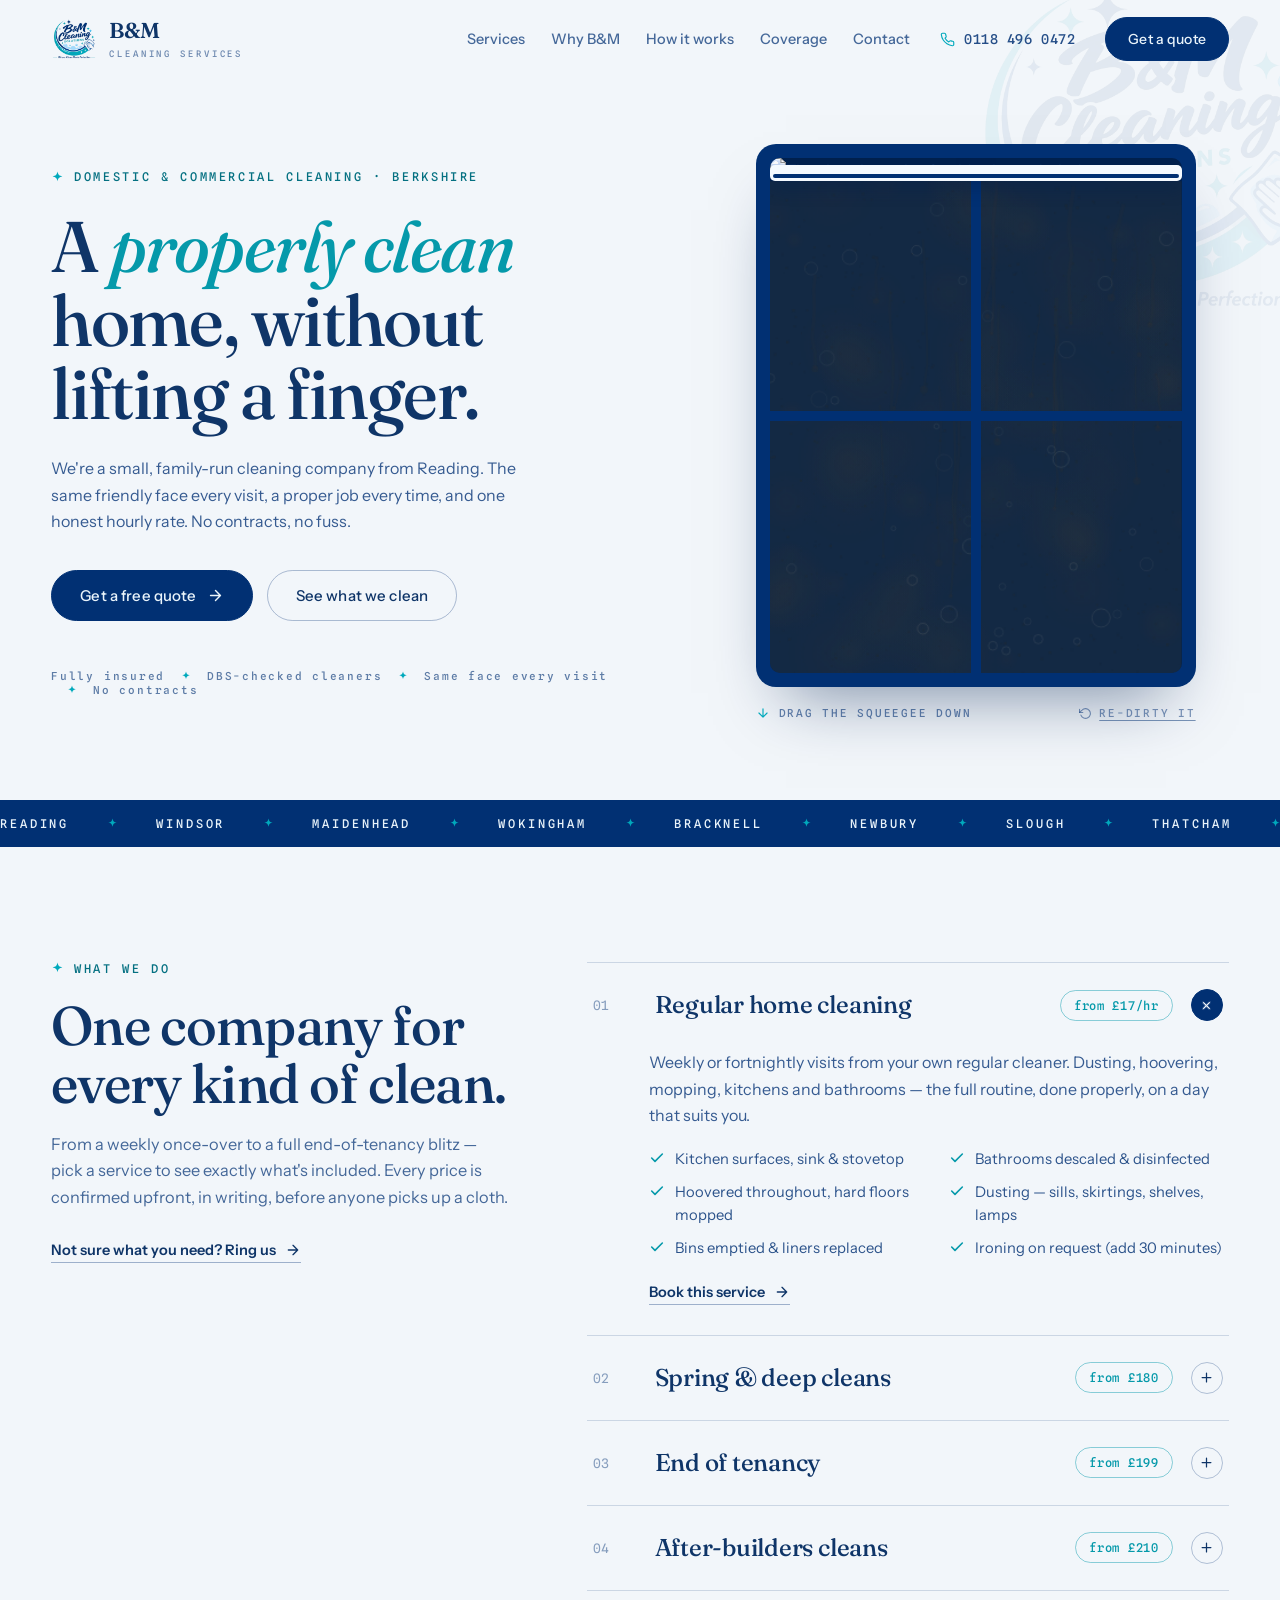
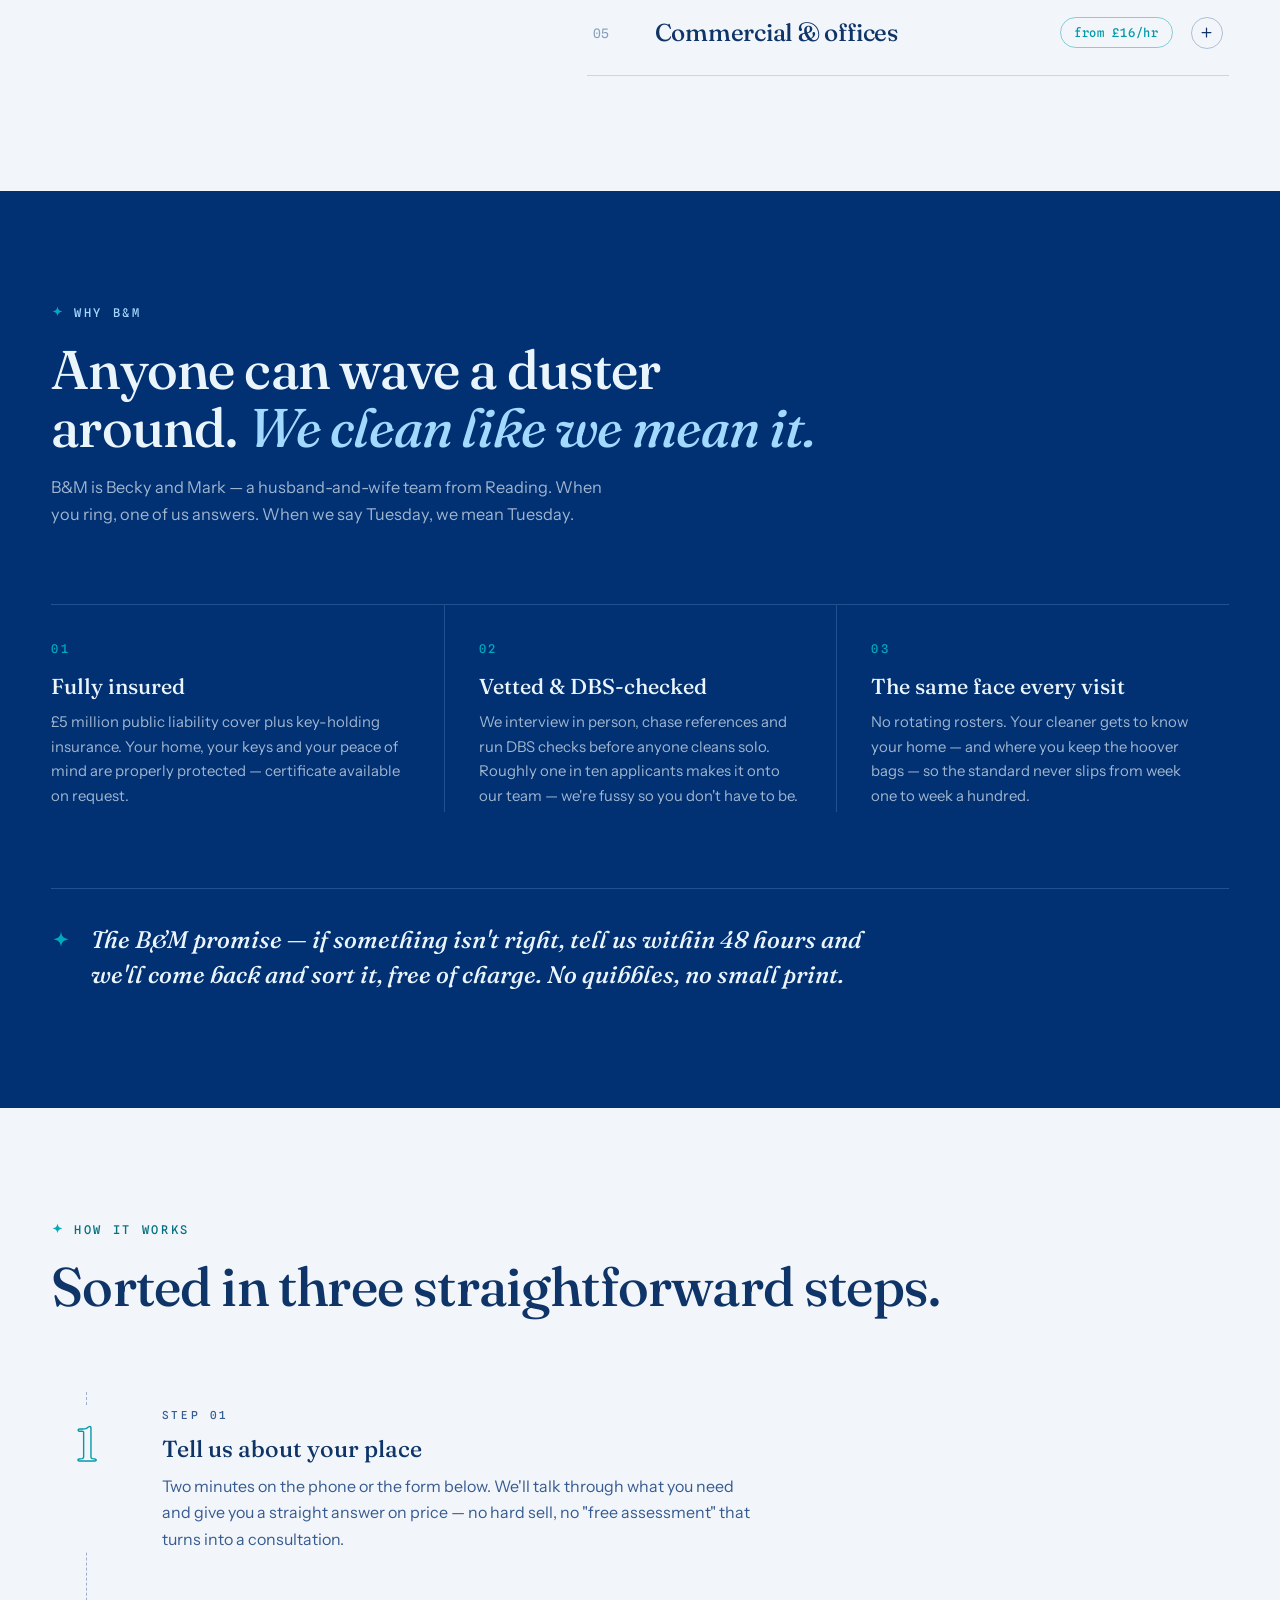
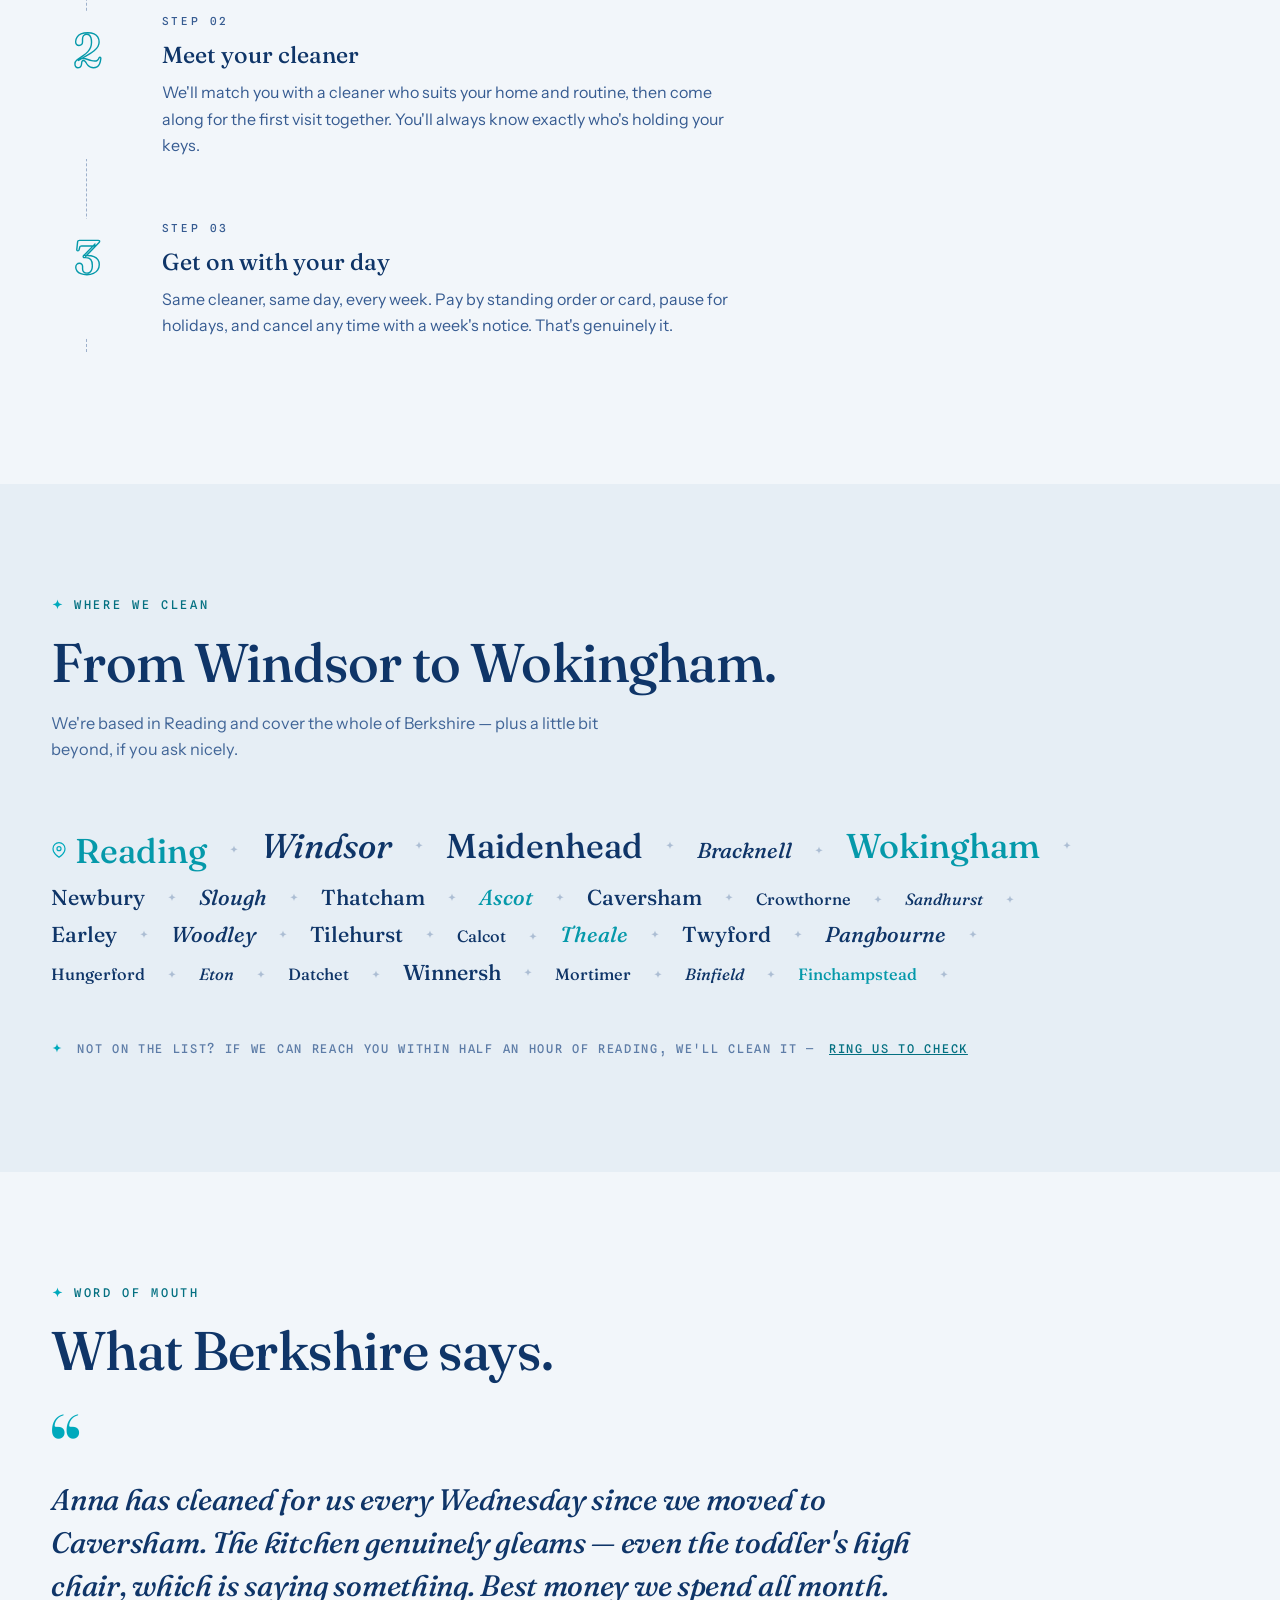
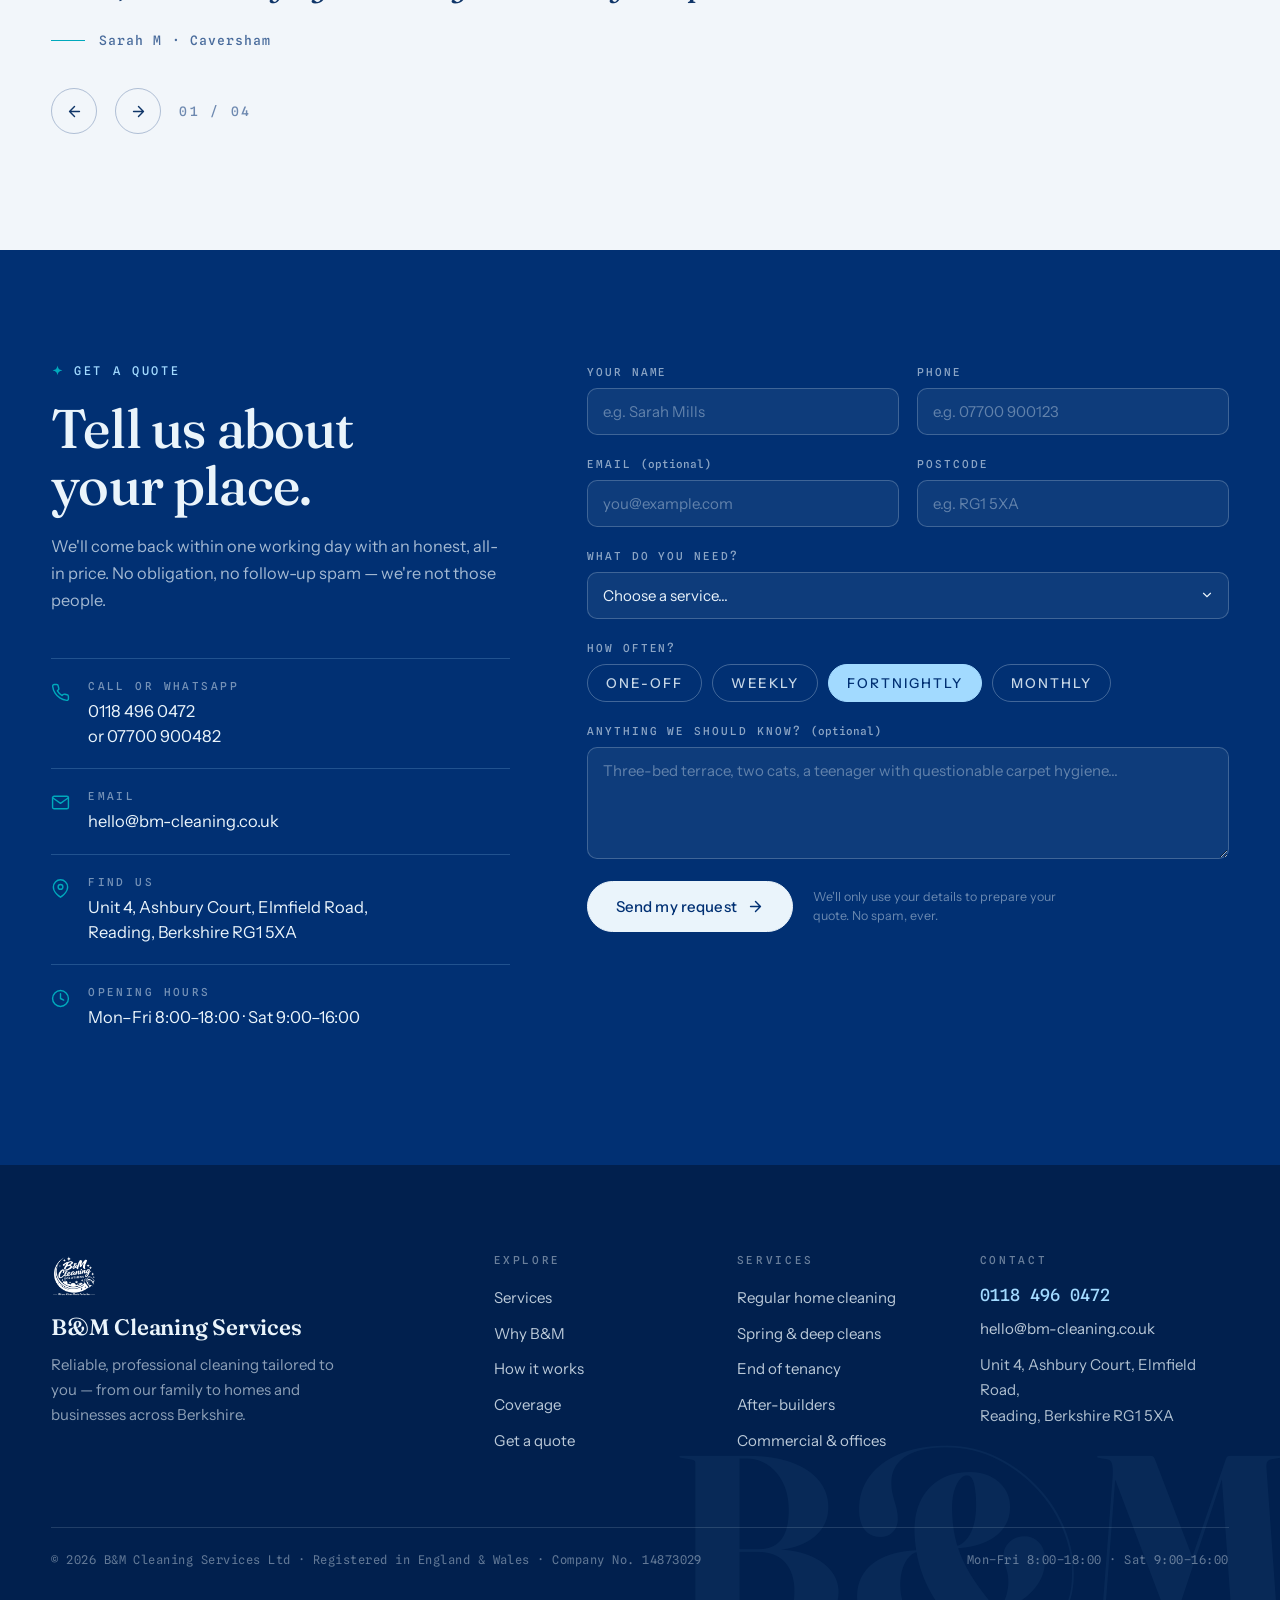
==== index.html @ b9543eba "Rename clean2.html to index.html" ====
<!DOCTYPE html>
<html lang="en-GB">
<head>
<meta charset="UTF-8">
<meta name="viewport" content="width=device-width, initial-scale=1.0">
<title>B&M Cleaning Services | Domestic &amp; Commercial Cleaners in Reading &amp; Berkshire</title>
<meta name="description" content="B&M Cleaning Services — reliable, professional home and office cleaning across Berkshire. Based in Reading. Fully insured, DBS-checked, no contracts.">
<meta name="theme-color" content="#013073">
<link rel="icon" type="image/png" href="logo.png">
<link rel="apple-touch-icon" href="logo.png">
<link rel="preconnect" href="https://fonts.googleapis.com">
<link rel="preconnect" href="https://fonts.gstatic.com" crossorigin>
<link href="https://fonts.googleapis.com/css2?family=Fraunces:ital,opsz,wght@0,9..144,340..640;1,9..144,340..640&family=Instrument+Sans:ital,wght@0,400..600;1,400..600&family=Spline+Sans+Mono:wght@400;500&display=swap" rel="stylesheet">
<style>
/* ---------- Tokens & reset ---------- */
:root{
  --paper:#F2F6FA;
  --paper-2:#E6EEF5;
  --ink:#0F3568;
  --navy:#013073;       /* brand primary */
  --navy-deep:#01204E;
  --cyan:#00A9BC;       /* brand accent */
  --sky:#A2DAFF;        /* brand light */
  --teal:#0599AA;       /* brand mid */
  --teal-ink:#047081;   /* darkened teal for small text on light bg (AA contrast) */
  --ice:#EAF4FB;
  --line:rgba(1,48,115,.16);
  --lined:rgba(162,218,255,.2);
  --serif:"Fraunces",Georgia,serif;
  --sans:"Instrument Sans",Helvetica,sans-serif;
  --mono:"Spline Sans Mono",monospace;
}
*{margin:0;padding:0;box-sizing:border-box;-webkit-tap-highlight-color:transparent}
html{scroll-behavior:smooth;scroll-padding-top:96px}
body{font-family:var(--sans);background:var(--paper);color:var(--ink);-webkit-font-smoothing:antialiased;line-height:1.5}
img{display:block;max-width:100%}
ul,ol{list-style:none}
a{color:inherit}
button{font:inherit;color:inherit}
[hidden]{display:none!important}
::selection{background:var(--teal);color:#fff}
.container{width:min(1200px,92vw);margin-inline:auto}
section{padding:clamp(72px,9vw,128px) 0;position:relative}

/* ---------- Shared bits ---------- */
.eyebrow{display:flex;align-items:center;gap:10px;font:500 12px/1 var(--mono);letter-spacing:.22em;text-transform:uppercase;color:var(--teal-ink)}
.eyebrow .sp{width:13px;height:13px;flex:none;color:var(--cyan);animation:spin 16s linear infinite}
@keyframes spin{to{transform:rotate(360deg)}}
.h2{font-family:var(--serif);font-weight:500;font-size:clamp(2.1rem,4.4vw,3.4rem);line-height:1.06;letter-spacing:-.015em;text-wrap:balance;margin-top:22px}
.sec-sub{margin-top:18px;max-width:52ch;color:rgba(1,48,115,.72);line-height:1.65;font-size:1.02rem}
.btn{display:inline-flex;align-items:center;gap:10px;padding:15px 28px;border-radius:999px;background:var(--navy);border:1px solid var(--navy);color:var(--ice);font:500 15px var(--sans);letter-spacing:.01em;text-decoration:none;cursor:pointer;transition:background .25s,transform .25s,box-shadow .25s,border-color .25s}
.btn svg{width:17px;height:17px;transition:transform .25s}
.btn:hover{background:var(--teal);border-color:var(--teal);transform:translateY(-2px);box-shadow:0 12px 26px -14px rgba(1,48,115,.55)}
.btn:hover svg{transform:translateX(4px)}
.btn:active{transform:translateY(0)}
.btn-ghost{background:transparent;color:var(--ink);border-color:rgba(1,48,115,.3)}
.btn-ghost:hover{background:rgba(1,48,115,.05);border-color:var(--ink);color:var(--ink);box-shadow:none}
.btn-light{background:var(--ice);border-color:var(--ice);color:var(--navy)}
.btn-light:hover{background:var(--sky);border-color:var(--sky);color:var(--navy-deep)}
.link-arrow{display:inline-flex;align-items:center;gap:9px;font:600 14.5px var(--sans);color:var(--ink);text-decoration:none;border-bottom:1.5px solid rgba(1,48,115,.35);padding-bottom:3px;transition:color .2s,border-color .2s;background:none;border-top:0;border-left:0;border-right:0;cursor:pointer}
.link-arrow svg{width:16px;height:16px;transition:transform .25s}
.link-arrow:hover{color:var(--teal);border-color:var(--teal)}
.link-arrow:hover svg{transform:translateX(4px)}
.reveal{opacity:0;transform:translateY(26px);transition:opacity .7s ease var(--d,0s),transform .7s cubic-bezier(.22,1,.36,1) var(--d,0s)}
.reveal.in{opacity:1;transform:none}

/* ---------- Header ---------- */
.site-header{position:fixed;inset:0 0 auto 0;z-index:80;border-bottom:1px solid transparent;transition:background .3s,border-color .3s,box-shadow .3s}
.site-header.scrolled{background:rgba(242,246,250,.92);backdrop-filter:blur(12px);border-color:rgba(1,48,115,.12);box-shadow:0 10px 30px -20px rgba(1,32,78,.3)}
.head-inner{display:flex;align-items:center;gap:30px;height:78px}
.brand{display:flex;align-items:center;gap:12px;text-decoration:none}
.brand-logo{width:46px;height:46px;object-fit:contain;flex:none}
.brand-name{font:600 1.35rem/1 var(--serif);letter-spacing:-.01em}
.brand-sub{display:block;font:500 9px var(--mono);letter-spacing:.32em;text-transform:uppercase;color:rgba(1,48,115,.55);margin-top:4px}
.nav{display:flex;gap:26px;margin-left:auto}
.nav a{font:500 14.5px var(--sans);color:rgba(1,48,115,.72);text-decoration:none;padding:6px 0;position:relative}
.nav a::after{content:"";position:absolute;left:0;bottom:0;width:0;height:1.5px;background:var(--cyan);transition:width .25s}
.nav a:hover{color:var(--ink)}
.nav a:hover::after{width:100%}
.head-tel{display:flex;align-items:center;gap:9px;font:500 13.5px var(--mono);letter-spacing:.04em;color:rgba(1,48,115,.85);text-decoration:none;white-space:nowrap}
.head-tel svg{width:15px;height:15px;color:var(--cyan)}
.head-tel:hover{color:var(--teal)}
.head-cta{padding:12px 22px;font-size:14px}
.burger{display:none;width:44px;height:44px;margin-left:auto;border:1px solid rgba(1,48,115,.25);border-radius:50%;background:none;cursor:pointer;place-items:center}
.burger svg{width:20px;height:20px}
@media(max-width:940px){.nav,.head-tel,.head-cta{display:none}.burger{display:grid}}

/* Mobile nav overlay */
.mnav{position:fixed;inset:0;z-index:90;background:var(--navy);color:var(--ice);display:flex;flex-direction:column;padding:26px 6vw 40px;opacity:0;visibility:hidden;transition:opacity .35s,visibility .35s}
.mnav.open{opacity:1;visibility:visible}
.mnav-top{display:flex;justify-content:space-between;align-items:center}
.mnav-logo{width:32px;height:32px;object-fit:contain}
.mnav-close{width:46px;height:46px;border:1px solid var(--lined);border-radius:50%;background:none;cursor:pointer;display:grid;place-items:center}
.mnav-close svg{width:19px;height:19px}
.mnav-links{margin:auto 0;display:flex;flex-direction:column}
.mnav-links a{font:480 2.1rem/1.2 var(--serif);color:var(--ice);text-decoration:none;padding:12px 0;border-bottom:1px solid var(--lined);opacity:0;transform:translateY(14px);transition:opacity .45s var(--d,0s),transform .45s var(--d,0s)}
.mnav.open .mnav-links a{opacity:1;transform:none}
.mnav-foot{display:flex;flex-wrap:wrap;gap:14px;align-items:center;justify-content:space-between}
.mnav-foot a.tel{font:500 1.15rem var(--mono);text-decoration:none;color:var(--sky)}

/* ---------- Hero ---------- */
.hero{padding:calc(108px + 4vh) 0 76px;overflow:hidden}
.hero-bg-logo{position:absolute;top:-40px;right:-60px;width:min(34vw,380px);aspect-ratio:1;opacity:.07;mix-blend-mode:multiply;pointer-events:none;z-index:0}
.hero-grid{position:relative;z-index:1;display:grid;grid-template-columns:1.08fr .92fr;gap:clamp(40px,6vw,88px);align-items:center}
.hero h1{font:500 clamp(2.7rem,5.6vw,4.9rem)/1.03 var(--serif);letter-spacing:-.022em;margin:26px 0 24px;max-width:13ch;text-wrap:balance}
.hero h1 em{font-style:italic;color:var(--teal);font-weight:480}
.hero-sub{max-width:46ch;color:rgba(1,48,115,.78);font-size:clamp(1rem,1.25vw,1.13rem);line-height:1.65}
.hero-ctas{display:flex;flex-wrap:wrap;gap:14px;margin-top:36px}
.hero-trust{margin-top:48px;display:flex;flex-wrap:wrap;align-items:center;font:500 11px var(--mono);letter-spacing:.16em;color:rgba(1,48,115,.62)}
.hero-trust .sp{width:10px;height:10px;margin:0 16px;color:var(--cyan);animation:spin 10s linear infinite}
.fade-up{opacity:0;transform:translateY(26px);animation:fadeUp .85s cubic-bezier(.22,1,.36,1) forwards}
@keyframes fadeUp{to{opacity:1;transform:none}}

/* The window */
.window{position:relative;max-width:440px;margin-inline:auto;user-select:none}
.window-frame{background:var(--navy);padding:clamp(10px,1.4vw,14px);border-radius:20px;box-shadow:0 36px 64px -30px rgba(1,32,78,.5)}
.pane{position:relative;aspect-ratio:4/5;border-radius:10px;overflow:hidden;background:#01214E;cursor:grab;touch-action:none;outline:none}
.pane:active{cursor:grabbing}
.pane:focus-visible{outline:2px solid var(--sky);outline-offset:4px}
.pane img{position:absolute;inset:0;width:100%;height:100%;object-fit:cover;pointer-events:none}
.dirty{position:absolute;inset:0;z-index:2;clip-path:inset(4.5% 0 0 0)}
.dirty img{filter:saturate(.4) brightness(.62) contrast(.94) sepia(.3) blur(1.4px);transform:scale(1.02)}
.grime{position:absolute;inset:0;background-size:cover;background-position:center;opacity:.95;transition:opacity .45s}
.dirty::after{content:"";position:absolute;inset:0;background:rgba(60,50,30,.14)}
.mullion-v,.mullion-h{position:absolute;background:var(--navy);z-index:3}
.mullion-v{left:50%;top:0;bottom:0;width:10px;transform:translateX(-50%)}
.mullion-h{top:50%;left:0;right:0;height:10px;transform:translateY(-50%)}
.squeegee{position:absolute;left:0;right:0;top:3%;z-index:5;transform:translateY(-50%)}
.squeegee.sq-anim{animation:nudge 2.4s ease-in-out infinite}
@keyframes nudge{0%,100%{transform:translateY(-50%)}50%{transform:translateY(calc(-50% + 16px))}}
.window.touched .squeegee.sq-anim{animation:none}
.sq-blade{position:relative;height:16px;background:#F5FAFF;border-radius:5px;box-shadow:0 8px 16px rgba(1,32,78,.4);transition:transform .2s ease-out}
.sq-blade::after{content:"";position:absolute;left:3px;right:3px;bottom:3px;height:4px;border-radius:3px;background:var(--navy)}
.sq-handle{position:absolute;left:50%;bottom:100%;transform:translateX(-50%);width:11px;height:92px;background:var(--navy-deep);border-radius:6px 6px 0 0;box-shadow:0 6px 14px rgba(1,32,78,.3)}
.sq-handle::after{content:"";position:absolute;left:-3px;right:-3px;top:9px;height:15px;border-radius:4px;background:var(--cyan)}
.window.resetting .squeegee{transition:top .9s cubic-bezier(.65,0,.35,1)}
.window.resetting .dirty{transition:clip-path .9s cubic-bezier(.65,0,.35,1)}
.window.resetting .grime{opacity:0}
.pop{position:absolute;color:var(--sky);opacity:0;pointer-events:none;z-index:4;transform:translate(-50%,-50%) scale(0)}
.window.done .pop{animation:popIn .8s cubic-bezier(.2,1.4,.4,1) var(--d,0s) forwards}
@keyframes popIn{0%{opacity:0;transform:translate(-50%,-50%) scale(0) rotate(-50deg)}100%{opacity:1;transform:translate(-50%,-50%) scale(1) rotate(0)}}
.window-cap{display:flex;justify-content:space-between;align-items:center;gap:14px;margin-top:15px;font:500 11px var(--mono);letter-spacing:.16em;text-transform:uppercase}
.cap-drag{display:flex;align-items:center;gap:9px;color:rgba(1,48,115,.6)}
.cap-drag svg{width:14px;height:14px;color:var(--cyan);animation:bob 1.6s ease-in-out infinite}
@keyframes bob{0%,100%{transform:translateY(0)}50%{transform:translateY(4px)}}
.cap-done{display:none;align-items:center;gap:9px;color:var(--teal)}
.cap-done .sp{width:12px;height:12px}
.window.done .cap-drag{display:none}
.window.done .cap-done{display:flex}
.reset-btn{display:inline-flex;align-items:center;gap:7px;background:none;border:none;cursor:pointer;font:500 11px var(--mono);letter-spacing:.16em;text-transform:uppercase;color:rgba(1,48,115,.5);text-decoration:underline;text-underline-offset:3px;transition:color .2s;padding:4px 0}
.reset-btn svg{width:13px;height:13px}
.reset-btn:hover{color:var(--cyan)}

/* ---------- Towns marquee ---------- */
.marquee{background:var(--navy);color:var(--ice);overflow:hidden;padding:16px 0}
.mq-track{display:flex;width:max-content;animation:mq 44s linear infinite}
.marquee:hover .mq-track{animation-play-state:paused}
.mq-group{display:flex;align-items:center;gap:38px;padding-right:38px;font:500 12px var(--mono);letter-spacing:.24em;text-transform:uppercase;white-space:nowrap}
.mq-group .sp{width:11px;height:11px;flex:none;color:var(--cyan);animation:spin 9s linear infinite}
@keyframes mq{to{transform:translateX(-50%)}}

/* ---------- Services ---------- */
.services-grid{display:grid;grid-template-columns:5fr 7fr;gap:clamp(40px,6vw,96px);align-items:start}
.svc-intro{position:sticky;top:112px}
.svc-intro .link-arrow{margin-top:30px}
.svc-list{border-top:1px solid var(--line)}
.svc{border-bottom:1px solid var(--line)}
.svc-head{display:grid;grid-template-columns:44px 1fr auto 32px;align-items:center;gap:18px;width:100%;padding:26px 6px;background:none;border:0;cursor:pointer;text-align:left;transition:background .25s}
.svc-no{font:400 13px var(--mono);color:rgba(1,48,115,.45);transition:color .25s}
.svc-title{font:480 clamp(1.22rem,1.9vw,1.58rem)/1.15 var(--serif);letter-spacing:-.01em;transition:transform .3s cubic-bezier(.22,1,.36,1)}
.svc-price{font:500 12px var(--mono);letter-spacing:.06em;color:var(--teal);border:1px solid rgba(5,153,170,.45);padding:7px 13px;border-radius:999px;white-space:nowrap}
.svc-toggle{width:32px;height:32px;border-radius:50%;border:1px solid rgba(1,48,115,.28);background:none;display:grid;place-items:center;transition:background .3s,border-color .3s,color .3s}
.svc-toggle svg{width:15px;height:15px;transition:transform .35s}
.svc-head:hover{background:rgba(1,48,115,.04)}
.svc-head:hover .svc-title{transform:translateX(6px)}
.svc-head:hover .svc-no{color:var(--cyan)}
.svc.open .svc-toggle{background:var(--navy);border-color:var(--navy);color:var(--paper)}
.svc.open .svc-toggle svg{transform:rotate(45deg)}
.svc-body{display:grid;grid-template-rows:0fr;transition:grid-template-rows .55s cubic-bezier(.22,1,.36,1)}
.svc.open .svc-body{grid-template-rows:1fr}
.svc-inner{overflow:hidden;min-height:0}
.svc-content{padding:2px 6px 30px 62px}
.svc-content .lead{max-width:56ch;color:rgba(1,48,115,.78);line-height:1.65;margin-bottom:20px}
.checklist{display:grid;grid-template-columns:1fr 1fr;gap:11px 26px}
.checklist li{display:flex;gap:10px;align-items:flex-start;font-size:.92rem;color:rgba(1,48,115,.82);line-height:1.5}
.checklist svg{width:16px;height:16px;flex:none;color:var(--teal);margin-top:2px}
.svc-content .link-arrow{margin-top:24px}

/* ---------- Why (dark) ---------- */
.why{background:var(--navy);color:var(--ice)}
.why .eyebrow{color:var(--sky)}
.why .eyebrow .sp{color:var(--cyan)}
.why .h2{max-width:22ch}
.why .h2 em{font-style:italic;color:var(--sky);font-weight:480}
.why-pts{display:grid;grid-template-columns:repeat(3,1fr);margin-top:clamp(44px,6vw,76px)}
.why-pt{padding:30px 34px 4px 0;border-top:1px solid var(--lined)}
.why-pt + .why-pt{border-left:1px solid var(--lined);padding-left:34px}
.why-pt .no{font:500 12px var(--mono);letter-spacing:.22em;color:var(--cyan)}
.why-pt h3{font:480 1.35rem var(--serif);margin:14px 0 10px}
.why-pt p{color:rgba(234,244,251,.68);font-size:.93rem;line-height:1.65}
.promise{margin-top:clamp(48px,6vw,76px);padding-top:34px;border-top:1px solid var(--lined);display:flex;gap:20px;align-items:flex-start}
.promise .sp{width:20px;height:20px;flex:none;color:var(--cyan);margin-top:8px;animation:spin 14s linear infinite}
.promise p{font:italic 480 clamp(1.15rem,2vw,1.5rem)/1.45 var(--serif);max-width:58ch;text-wrap:balance}

/* ---------- How it works ---------- */
.steps{position:relative;margin-top:clamp(36px,5vw,60px);max-width:820px}
.steps::before{content:"";position:absolute;left:35px;top:16px;bottom:16px;border-left:1px dashed rgba(1,48,115,.35)}
.step{display:grid;grid-template-columns:72px 1fr;gap:clamp(20px,3vw,42px);padding:30px 0}
.step-no{font:600 3rem/1 var(--serif);color:transparent;-webkit-text-stroke:1.4px var(--teal);background:var(--paper);text-align:center;position:relative;z-index:1;padding:14px 0}
@supports not (-webkit-text-stroke:1px black){.step-no{color:var(--teal)}}
.step-meta{font:500 11px var(--mono);letter-spacing:.24em;color:var(--teal);margin-bottom:10px}
.step h3{font:480 1.45rem var(--serif);margin-bottom:10px}
.step p{max-width:54ch;color:rgba(1,48,115,.78);line-height:1.65}

/* ---------- Coverage ---------- */
.coverage{background:var(--paper-2)}
.towns{display:flex;flex-wrap:wrap;align-items:baseline;column-gap:22px;row-gap:4px;margin-top:clamp(36px,5vw,56px);max-width:1050px}
.towns li{font:480 var(--fs,1.35rem)/1.55 var(--serif);display:flex;align-items:center;transition:color .2s;cursor:default}
.towns li:hover{color:var(--teal)}
.towns li .sp{width:10px;height:10px;margin-left:22px;color:rgba(1,48,115,.25);flex:none}
.towns li .pin{width:16px;height:16px;margin-right:8px;color:var(--cyan);flex:none;align-self:center}
.towns .lg{--fs:2.15rem}
.towns .sm{--fs:1.02rem}
.towns .it{font-style:italic}
.towns .lf{color:var(--teal)}
.coverage-note{margin-top:clamp(36px,5vw,52px);font:500 12px var(--mono);letter-spacing:.14em;text-transform:uppercase;color:rgba(1,48,115,.6);display:flex;flex-wrap:wrap;gap:8px 14px;align-items:center}
.coverage-note a{color:var(--teal-ink)}

/* ---------- Testimonials ---------- */
.tst-wrap{max-width:860px;margin-top:clamp(36px,5vw,56px)}
.tst-mark{font:600 5.5rem/0.4 var(--serif);color:var(--cyan);height:44px}
.tst-track{position:relative;transition:height .45s ease}
.tst-item{position:absolute;top:0;left:0;width:100%;opacity:0;transform:translateY(16px);transition:opacity .55s ease,transform .55s ease;pointer-events:none}
.tst-item.active{opacity:1;transform:none;pointer-events:auto}
.tst-q{font:italic 480 clamp(1.3rem,2.6vw,1.85rem)/1.45 var(--serif);letter-spacing:-.01em;text-wrap:balance}
.tst-a{margin-top:24px;display:flex;align-items:center;gap:14px;font:500 13px var(--mono);letter-spacing:.08em;color:rgba(1,48,115,.7)}
.tst-a::before{content:"";width:34px;height:1px;background:var(--cyan)}
.tst-ctl{display:flex;align-items:center;gap:18px;margin-top:40px}
.tst-btn{width:46px;height:46px;border-radius:50%;border:1px solid rgba(1,48,115,.28);background:none;display:grid;place-items:center;cursor:pointer;transition:background .25s,color .25s,border-color .25s}
.tst-btn svg{width:17px;height:17px}
.tst-btn:hover{background:var(--navy);border-color:var(--navy);color:var(--paper)}
.tst-count{font:500 13px var(--mono);letter-spacing:.18em;color:rgba(1,48,115,.55)}

/* ---------- Quote (dark) ---------- */
.quote{background:var(--navy);color:var(--ice)}
.quote .eyebrow{color:var(--sky)}
.quote .eyebrow .sp{color:var(--cyan)}
.quote-grid{display:grid;grid-template-columns:5fr 7fr;gap:clamp(44px,6vw,96px);align-items:start}
.c-list{margin-top:clamp(30px,4vw,44px)}
.c-row{display:flex;gap:18px;padding:20px 0;border-top:1px solid var(--lined);align-items:flex-start;text-decoration:none;transition:opacity .2s}
a.c-row:hover .c-value{color:var(--sky)}
.c-row svg{width:19px;height:19px;color:var(--cyan);flex:none;margin-top:4px}
.c-label{display:block;font:500 11px var(--mono);letter-spacing:.22em;text-transform:uppercase;color:rgba(234,244,251,.5);margin-bottom:6px}
.c-value{font-size:1.03rem;line-height:1.5;transition:color .2s}
.c-row:hover svg{animation:spin 3s linear infinite}
.form{display:grid;grid-template-columns:1fr 1fr;gap:22px 18px}
.field{display:flex;flex-direction:column;gap:9px}
.field.full{grid-column:1/-1}
.field label{font:500 11px var(--mono);letter-spacing:.18em;text-transform:uppercase;color:rgba(234,244,251,.6)}
.field input,.field select,.field textarea{background:rgba(234,244,251,.06);border:1px solid rgba(234,244,251,.22);color:var(--ice);border-radius:10px;padding:13px 15px;font:400 15px var(--sans);width:100%;transition:border-color .2s,background .2s}
.field input::placeholder,.field textarea::placeholder{color:rgba(234,244,251,.38)}
.field input:focus,.field select:focus,.field textarea:focus{outline:none;border-color:var(--sky);background:rgba(234,244,251,.1)}
.field select{appearance:none;-webkit-appearance:none;background-image:url("data:image/svg+xml,%3Csvg xmlns='http://www.w3.org/2000/svg' viewBox='0 0 24 24' fill='none' stroke='%23EAF4FB' stroke-width='2' stroke-linecap='round'%3E%3Cpath d='M6 9l6 6 6-6'/%3E%3C/svg%3E");background-repeat:no-repeat;background-position:right 14px center;background-size:14px;padding-right:42px;cursor:pointer}
.field select option{color:var(--ink);background:var(--paper)}
.field textarea{min-height:112px;resize:vertical}
.err{display:none;font-size:12.5px;color:#FF9E8C}
.field.error .err{display:block}
.field.error input,.field.error select{border-color:#F0826E}
.pills{display:flex;flex-wrap:wrap;gap:10px}
.pill{position:relative;display:inline-flex}
.pill input{position:absolute;opacity:0;pointer-events:none}
.pill span{padding:10px 18px;border-radius:999px;border:1px solid rgba(234,244,251,.28);font:500 13.5px var(--sans);color:rgba(234,244,251,.85);cursor:pointer;transition:background .2s,border-color .2s,color .2s}
.pill span:hover{border-color:rgba(234,244,251,.65)}
.pill input:checked + span{background:var(--sky);border-color:var(--sky);color:var(--navy)}
.pill input:focus-visible + span{outline:2px solid var(--cyan);outline-offset:2px}
.form-foot{grid-column:1/-1;display:flex;flex-wrap:wrap;align-items:center;gap:20px}
.form-note{font-size:12.5px;color:rgba(234,244,251,.45);max-width:34ch;line-height:1.55}
.form-success{padding:8px 0}
.ok-ring{width:60px;height:60px;margin-bottom:26px}
.ok-ring circle{stroke-dasharray:170;stroke-dashoffset:170;animation:draw .7s .1s ease forwards}
.ok-ring path{stroke-dasharray:42;stroke-dashoffset:42;animation:draw .45s .65s ease forwards}
@keyframes draw{to{stroke-dashoffset:0}}
.form-success h3{font:500 1.9rem var(--serif);margin-bottom:14px}
.form-success p{color:rgba(234,244,251,.75);line-height:1.7;max-width:52ch;margin-bottom:26px}
.form-success .ref{color:var(--sky);font:500 15px var(--mono)}

/* ---------- Footer ---------- */
footer{background:var(--navy-deep);color:var(--ice);padding:clamp(56px,7vw,88px) 0 34px;position:relative;overflow:hidden}
.foot-grid{display:grid;grid-template-columns:2fr 1fr 1fr 1.25fr;gap:44px;position:relative;z-index:1}
.foot-logo{width:46px;height:46px;object-fit:contain}
.foot-brand .brand-name{display:block;margin-top:14px;font:600 1.4rem var(--serif)}
.foot-brand p{color:rgba(234,244,251,.6);max-width:30ch;margin-top:12px;font-size:.94rem;line-height:1.65}
.f-h{font:500 11px var(--mono);letter-spacing:.24em;text-transform:uppercase;color:rgba(234,244,251,.45);margin-bottom:18px}
.f-list li{margin-bottom:11px}
.f-list a{color:rgba(234,244,251,.8);text-decoration:none;font-size:.94rem;transition:color .2s}
.f-list a:hover{color:var(--sky)}
.f-addr{font-size:.94rem;line-height:1.7;color:rgba(234,244,251,.75);font-style:normal}
.f-tel{display:block;font:500 1.05rem var(--mono);color:var(--sky);text-decoration:none;margin-bottom:11px}
.f-tel:hover{text-decoration:underline}
.foot-bottom{margin-top:clamp(40px,5vw,64px);padding-top:24px;border-top:1px solid rgba(234,244,251,.14);display:flex;justify-content:space-between;flex-wrap:wrap;gap:12px 24px;font:400 12px var(--mono);letter-spacing:.04em;color:rgba(234,244,251,.42);position:relative;z-index:1}
.foot-ghost{position:absolute;right:-16px;bottom:-70px;font:700 clamp(9rem,20vw,17rem)/1 var(--serif);color:rgba(162,218,255,.05);pointer-events:none;user-select:none}

/* ---------- Responsive ---------- */
@media(max-width:980px){
  .hero-grid{grid-template-columns:1fr;gap:56px}
  .window{max-width:400px}
  .services-grid{grid-template-columns:1fr;gap:40px}
  .svc-intro{position:static}
  .why-pts{grid-template-columns:1fr}
  .why-pt + .why-pt{border-left:none;padding-left:0}
  .quote-grid{grid-template-columns:1fr}
  .foot-grid{grid-template-columns:1fr 1fr}
}
@media(max-width:620px){
  .checklist{grid-template-columns:1fr}
  .form{grid-template-columns:1fr}
  .svc-content{padding-left:0}
  .svc-head{grid-template-columns:32px 1fr auto 30px;gap:12px}
  .svc-price{display:none}
  .step-no{font-size:2.4rem;padding:10px 0}
  .steps::before{left:29px}
  .promise{gap:14px}
  .foot-grid{grid-template-columns:1fr}
  .brand-logo{width:40px;height:40px}
}
@media(prefers-reduced-motion:reduce){
  *,*::before,*::after{animation:none!important;transition:none!important}
  .reveal{opacity:1;transform:none}
  html{scroll-behavior:auto}
}
</style>
</head>
<body>

<!-- Icon sprite -->
<svg xmlns="http://www.w3.org/2000/svg" style="position:absolute;width:0;height:0;overflow:hidden" aria-hidden="true">
  <symbol id="i-sparkle" viewBox="0 0 24 24"><path fill="currentColor" d="M12 1C13.2 7 15 8.8 21 10C15 11.2 13.2 13 12 19C10.8 13 9 11.2 3 10C9 8.8 10.8 7 12 1Z"/></symbol>
  <symbol id="i-phone" viewBox="0 0 24 24" fill="none" stroke="currentColor" stroke-width="1.8" stroke-linecap="round" stroke-linejoin="round"><path d="M22 16.92v3a2 2 0 0 1-2.18 2 19.79 19.79 0 0 1-8.63-3.07 19.5 19.5 0 0 1-6-6 19.79 19.79 0 0 1-3.07-8.67A2 2 0 0 1 4.11 2h3a2 2 0 0 1 2 1.72c.127.96.361 1.903.7 2.81a2 2 0 0 1-.45 2.11L8.09 9.91a16 16 0 0 0 6 6l1.27-1.27a2 2 0 0 1 2.11-.45c.907.339 1.85.573 2.81.7A2 2 0 0 1 22 16.92z"/></symbol>
  <symbol id="i-mail" viewBox="0 0 24 24" fill="none" stroke="currentColor" stroke-width="1.8" stroke-linecap="round" stroke-linejoin="round"><rect x="2" y="4" width="20" height="16" rx="2"/><path d="m22 6-10 7L2 6"/></symbol>
  <symbol id="i-pin" viewBox="0 0 24 24" fill="none" stroke="currentColor" stroke-width="1.8" stroke-linecap="round" stroke-linejoin="round"><path d="M21 10c0 7-9 13-9 13s-9-6-9-13a9 9 0 0 1 18 0z"/><circle cx="12" cy="10" r="3"/></symbol>
  <symbol id="i-clock" viewBox="0 0 24 24" fill="none" stroke="currentColor" stroke-width="1.8" stroke-linecap="round" stroke-linejoin="round"><circle cx="12" cy="12" r="10"/><path d="M12 6v6l4 2"/></symbol>
  <symbol id="i-check" viewBox="0 0 24 24" fill="none" stroke="currentColor" stroke-width="2.4" stroke-linecap="round" stroke-linejoin="round"><path d="M20 6 9 17l-5-5"/></symbol>
  <symbol id="i-arrow" viewBox="0 0 24 24" fill="none" stroke="currentColor" stroke-width="2" stroke-linecap="round" stroke-linejoin="round"><path d="M5 12h14M12 5l7 7-7 7"/></symbol>
  <symbol id="i-arrow-down" viewBox="0 0 24 24" fill="none" stroke="currentColor" stroke-width="2" stroke-linecap="round" stroke-linejoin="round"><path d="M12 5v14M5 12l7 7 7-7"/></symbol>
  <symbol id="i-arrow-left" viewBox="0 0 24 24" fill="none" stroke="currentColor" stroke-width="2" stroke-linecap="round" stroke-linejoin="round"><path d="M19 12H5M12 19l-7-7 7-7"/></symbol>
  <symbol id="i-plus" viewBox="0 0 24 24" fill="none" stroke="currentColor" stroke-width="2" stroke-linecap="round"><path d="M12 5v14M5 12h14"/></symbol>
  <symbol id="i-close" viewBox="0 0 24 24" fill="none" stroke="currentColor" stroke-width="2" stroke-linecap="round"><path d="M18 6 6 18M6 6l12 12"/></symbol>
  <symbol id="i-menu" viewBox="0 0 24 24" fill="none" stroke="currentColor" stroke-width="2" stroke-linecap="round"><path d="M3 8h18M3 16h18"/></symbol>
  <symbol id="i-reset" viewBox="0 0 24 24" fill="none" stroke="currentColor" stroke-width="2" stroke-linecap="round" stroke-linejoin="round"><path d="M1 4v6h6"/><path d="M3.51 15a9 9 0 1 0 2.13-9.36L1 10"/></symbol>
</svg>

<!-- Header -->
<header class="site-header" id="siteHeader">
  <div class="container head-inner">
    <a class="brand" href="#top" aria-label="B&M Cleaning Services — home">
      <img class="brand-logo" src="logo.png" alt="B&M Cleaning Services logo" width="46" height="46">
      <span>
        <span class="brand-name">B&amp;M</span>
        <span class="brand-sub">Cleaning Services</span>
      </span>
    </a>
    <nav class="nav" aria-label="Main">
      <a href="#services">Services</a>
      <a href="#why">Why B&amp;M</a>
      <a href="#how">How it works</a>
      <a href="#coverage">Coverage</a>
      <a href="#quote">Contact</a>
    </nav>
    <a class="head-tel" href="tel:+441184960472"><svg aria-hidden="true"><use href="#i-phone"/></svg>0118 496 0472</a>
    <a class="btn head-cta" href="#quote">Get a quote</a>
    <button class="burger" id="burger" aria-label="Open menu" aria-expanded="false"><svg aria-hidden="true"><use href="#i-menu"/></svg></button>
  </div>
</header>

<!-- Mobile nav -->
<div class="mnav" id="mnav" aria-hidden="true">
  <div class="mnav-top">
    <img class="mnav-logo" src="logo.png" alt="" width="32" height="32">
    <button class="mnav-close" id="mnavClose" aria-label="Close menu"><svg aria-hidden="true"><use href="#i-close"/></svg></button>
  </div>
  <nav class="mnav-links" aria-label="Mobile">
    <a href="#services" style="--d:.05s">Services</a>
    <a href="#why" style="--d:.1s">Why B&amp;M</a>
    <a href="#how" style="--d:.15s">How it works</a>
    <a href="#coverage" style="--d:.2s">Coverage</a>
    <a href="#quote" style="--d:.25s">Contact</a>
  </nav>
  <div class="mnav-foot">
    <a class="tel" href="tel:+441184960472">0118 496 0472</a>
    <a class="btn btn-light" href="#quote">Get a quote</a>
  </div>
</div>

<main id="top">

  <!-- Hero -->
  <section class="hero">
    <img class="hero-bg-logo" src="logo.png" alt="" aria-hidden="true">
    <div class="container hero-grid">
      <div class="hero-copy">
        <p class="eyebrow fade-up"><svg class="sp" aria-hidden="true"><use href="#i-sparkle"/></svg>Domestic &amp; commercial cleaning · Berkshire</p>
        <h1 class="fade-up" style="animation-delay:.1s">A <em>properly clean</em> home, without lifting a finger.</h1>
        <p class="hero-sub fade-up" style="animation-delay:.2s">We're a small, family-run cleaning company from Reading. The same friendly face every visit, a proper job every time, and one honest hourly rate. No contracts, no fuss.</p>
        <div class="hero-ctas fade-up" style="animation-delay:.3s">
          <a class="btn" href="#quote">Get a free quote <svg aria-hidden="true"><use href="#i-arrow"/></svg></a>
          <a class="btn btn-ghost" href="#services">See what we clean</a>
        </div>
        <p class="hero-trust fade-up" style="animation-delay:.4s">
          <span>Fully insured</span><svg class="sp" aria-hidden="true"><use href="#i-sparkle"/></svg>
          <span>DBS-checked cleaners</span><svg class="sp" aria-hidden="true"><use href="#i-sparkle"/></svg>
          <span>Same face every visit</span><svg class="sp" aria-hidden="true"><use href="#i-sparkle"/></svg>
          <span>No contracts</span>
        </p>
      </div>

      <!-- The wipeable window -->
      <div class="hero-window fade-up" style="animation-delay:.25s">
        <div class="window" id="windowEl">
          <div class="window-frame">
            <div class="pane" id="pane" role="slider" tabindex="0"
                 aria-label="Squeegee — drag it down (or use the arrow keys) to clean the window"
                 aria-valuemin="0" aria-valuemax="100" aria-valuenow="3">
              <img class="base" src="https://picsum.photos/seed/bm-berkshire/720/900.jpg" alt="The view through a freshly cleaned window" draggable="false">
              <div class="dirty" id="dirtyLayer" style="clip-path:inset(4.5% 0 0 0)">
                <img src="https://picsum.photos/seed/bm-berkshire/720/900.jpg" alt="" aria-hidden="true" draggable="false">
                <div class="grime" id="grime"></div>
              </div>
              <div class="mullion-v" aria-hidden="true"></div>
              <div class="mullion-h" aria-hidden="true"></div>
              <svg class="pop" style="left:24%;top:20%;width:30px;height:30px;--d:.05s" aria-hidden="true"><use href="#i-sparkle"/></svg>
              <svg class="pop" style="left:72%;top:34%;width:22px;height:22px;--d:.2s" aria-hidden="true"><use href="#i-sparkle"/></svg>
              <svg class="pop" style="left:46%;top:74%;width:36px;height:36px;--d:.35s" aria-hidden="true"><use href="#i-sparkle"/></svg>
              <div class="squeegee sq-anim" id="squeegee" style="top:3%">
                <div class="sq-handle" aria-hidden="true"></div>
                <div class="sq-blade" id="sqBlade" aria-hidden="true"></div>
              </div>
            </div>
          </div>
          <div class="window-cap">
            <span class="cap-drag"><svg aria-hidden="true"><use href="#i-arrow-down"/></svg>Drag the squeegee down</span>
            <span class="cap-done"><svg class="sp" aria-hidden="true"><use href="#i-sparkle"/></svg>Spotless. That's the B&amp;M standard</span>
            <button class="reset-btn" id="resetBtn" type="button"><svg aria-hidden="true"><use href="#i-reset"/></svg>Re-dirty it</button>
          </div>
        </div>
      </div>
    </div>
  </section>

  <!-- Towns marquee -->
  <div class="marquee" aria-label="Towns we serve across Berkshire">
    <div class="mq-track">
      <div class="mq-group">
        <span>Reading</span><svg class="sp" aria-hidden="true"><use href="#i-sparkle"/></svg>
        <span>Windsor</span><svg class="sp" aria-hidden="true"><use href="#i-sparkle"/></svg>
        <span>Maidenhead</span><svg class="sp" aria-hidden="true"><use href="#i-sparkle"/></svg>
        <span>Wokingham</span><svg class="sp" aria-hidden="true"><use href="#i-sparkle"/></svg>
        <span>Bracknell</span><svg class="sp" aria-hidden="true"><use href="#i-sparkle"/></svg>
        <span>Newbury</span><svg class="sp" aria-hidden="true"><use href="#i-sparkle"/></svg>
        <span>Slough</span><svg class="sp" aria-hidden="true"><use href="#i-sparkle"/></svg>
        <span>Thatcham</span><svg class="sp" aria-hidden="true"><use href="#i-sparkle"/></svg>
        <span>Ascot</span><svg class="sp" aria-hidden="true"><use href="#i-sparkle"/></svg>
        <span>Caversham</span><svg class="sp" aria-hidden="true"><use href="#i-sparkle"/></svg>
        <span>Crowthorne</span><svg class="sp" aria-hidden="true"><use href="#i-sparkle"/></svg>
        <span>Sandhurst</span><svg class="sp" aria-hidden="true"><use href="#i-sparkle"/></svg>
        <span>Earley</span><svg class="sp" aria-hidden="true"><use href="#i-sparkle"/></svg>
        <span>Woodley</span><svg class="sp" aria-hidden="true"><use href="#i-sparkle"/></svg>
        <span>Tilehurst</span><svg class="sp" aria-hidden="true"><use href="#i-sparkle"/></svg>
        <span>Theale</span><svg class="sp" aria-hidden="true"><use href="#i-sparkle"/></svg>
        <span>Twyford</span><svg class="sp" aria-hidden="true"><use href="#i-sparkle"/></svg>
        <span>Pangbourne</span><svg class="sp" aria-hidden="true"><use href="#i-sparkle"/></svg>
        <span>Hungerford</span><svg class="sp" aria-hidden="true"><use href="#i-sparkle"/></svg>
        <span>Eton</span><svg class="sp" aria-hidden="true"><use href="#i-sparkle"/></svg>
        <span>Datchet</span><svg class="sp" aria-hidden="true"><use href="#i-sparkle"/></svg>
        <span>Winnersh</span><svg class="sp" aria-hidden="true"><use href="#i-sparkle"/></svg>
      </div>
      <div class="mq-group" aria-hidden="true">
        <span>Reading</span><svg class="sp"><use href="#i-sparkle"/></svg>
        <span>Windsor</span><svg class="sp"><use href="#i-sparkle"/></svg>
        <span>Maidenhead</span><svg class="sp"><use href="#i-sparkle"/></svg>
        <span>Wokingham</span><svg class="sp"><use href="#i-sparkle"/></svg>
        <span>Bracknell</span><svg class="sp"><use href="#i-sparkle"/></svg>
        <span>Newbury</span><svg class="sp"><use href="#i-sparkle"/></svg>
        <span>Slough</span><svg class="sp"><use href="#i-sparkle"/></svg>
        <span>Thatcham</span><svg class="sp"><use href="#i-sparkle"/></svg>
        <span>Ascot</span><svg class="sp"><use href="#i-sparkle"/></svg>
        <span>Caversham</span><svg class="sp"><use href="#i-sparkle"/></svg>
        <span>Crowthorne</span><svg class="sp"><use href="#i-sparkle"/></svg>
        <span>Sandhurst</span><svg class="sp"><use href="#i-sparkle"/></svg>
        <span>Earley</span><svg class="sp"><use href="#i-sparkle"/></svg>
        <span>Woodley</span><svg class="sp"><use href="#i-sparkle"/></svg>
        <span>Tilehurst</span><svg class="sp"><use href="#i-sparkle"/></svg>
        <span>Theale</span><svg class="sp"><use href="#i-sparkle"/></svg>
        <span>Twyford</span><svg class="sp"><use href="#i-sparkle"/></svg>
        <span>Pangbourne</span><svg class="sp"><use href="#i-sparkle"/></svg>
        <span>Hungerford</span><svg class="sp"><use href="#i-sparkle"/></svg>
        <span>Eton</span><svg class="sp"><use href="#i-sparkle"/></svg>
        <span>Datchet</span><svg class="sp"><use href="#i-sparkle"/></svg>
        <span>Winnersh</span><svg class="sp"><use href="#i-sparkle"/></svg>
      </div>
    </div>
  </div>

  <!-- Services -->
  <section id="services">
    <div class="container services-grid">
      <div class="svc-intro reveal">
        <p class="eyebrow"><svg class="sp" aria-hidden="true"><use href="#i-sparkle"/></svg>What we do</p>
        <h2 class="h2">One company for every kind of clean.</h2>
        <p class="sec-sub">From a weekly once-over to a full end-of-tenancy blitz — pick a service to see exactly what's included. Every price is confirmed upfront, in writing, before anyone picks up a cloth.</p>
        <button class="link-arrow" type="button" id="introRing">Not sure what you need? Ring us <svg aria-hidden="true"><use href="#i-arrow"/></svg></button>
      </div>

      <div class="svc-list">
        <div class="svc open reveal">
          <button class="svc-head" aria-expanded="true">
            <span class="svc-no">01</span>
            <span class="svc-title">Regular home cleaning</span>
            <span class="svc-price">from £17/hr</span>
            <span class="svc-toggle"><svg aria-hidden="true"><use href="#i-plus"/></svg></span>
          </button>
          <div class="svc-body"><div class="svc-inner"><div class="svc-content">
            <p class="lead">Weekly or fortnightly visits from your own regular cleaner. Dusting, hoovering, mopping, kitchens and bathrooms — the full routine, done properly, on a day that suits you.</p>
            <ul class="checklist">
              <li><svg aria-hidden="true"><use href="#i-check"/></svg>Kitchen surfaces, sink &amp; stovetop</li>
              <li><svg aria-hidden="true"><use href="#i-check"/></svg>Bathrooms descaled &amp; disinfected</li>
              <li><svg aria-hidden="true"><use href="#i-check"/></svg>Hoovered throughout, hard floors mopped</li>
              <li><svg aria-hidden="true"><use href="#i-check"/></svg>Dusting — sills, skirtings, shelves, lamps</li>
              <li><svg aria-hidden="true"><use href="#i-check"/></svg>Bins emptied &amp; liners replaced</li>
              <li><svg aria-hidden="true"><use href="#i-check"/></svg>Ironing on request (add 30 minutes)</li>
            </ul>
            <button class="link-arrow" type="button" data-book="Regular home cleaning">Book this service <svg aria-hidden="true"><use href="#i-arrow"/></svg></button>
          </div></div></div>
        </div>

        <div class="svc reveal" style="--d:.06s">
          <button class="svc-head" aria-expanded="false">
            <span class="svc-no">02</span>
            <span class="svc-title">Spring &amp; deep cleans</span>
            <span class="svc-price">from £180</span>
            <span class="svc-toggle"><svg aria-hidden="true"><use href="#i-plus"/></svg></span>
          </button>
          <div class="svc-body"><div class="svc-inner"><div class="svc-content">
            <p class="lead">The once- or twice-a-year reset. We go everywhere the weekly clean doesn't — behind, on top of, and inside the things you'd rather not think about.</p>
            <ul class="checklist">
              <li><svg aria-hidden="true"><use href="#i-check"/></svg>Inside all kitchen cabinets &amp; drawers</li>
              <li><svg aria-hidden="true"><use href="#i-check"/></svg>Oven, extractor &amp; fridge deep-cleaned</li>
              <li><svg aria-hidden="true"><use href="#i-check"/></svg>Limescale &amp; grout treatment</li>
              <li><svg aria-hidden="true"><use href="#i-check"/></svg>Skirting boards, frames &amp; light switches</li>
              <li><svg aria-hidden="true"><use href="#i-check"/></svg>Interior windows &amp; mirrors</li>
              <li><svg aria-hidden="true"><use href="#i-check"/></svg>Behind &amp; under movable furniture</li>
            </ul>
            <button class="link-arrow" type="button" data-book="Spring &amp; deep clean">Book this service <svg aria-hidden="true"><use href="#i-arrow"/></svg></button>
          </div></div></div>
        </div>

        <div class="svc reveal" style="--d:.12s">
          <button class="svc-head" aria-expanded="false">
            <span class="svc-no">03</span>
            <span class="svc-title">End of tenancy</span>
            <span class="svc-price">from £199</span>
            <span class="svc-toggle"><svg aria-hidden="true"><use href="#i-plus"/></svg></span>
          </button>
          <div class="svc-body"><div class="svc-inner"><div class="svc-content">
            <p class="lead">Landlord- and letting-agent-approved cleans, worked through a 60-point inventory checklist. Book with your move date and we'll handle the rest — including key collection if you've already left.</p>
            <ul class="checklist">
              <li><svg aria-hidden="true"><use href="#i-check"/></svg>60-point checklist, photographed on completion</li>
              <li><svg aria-hidden="true"><use href="#i-check"/></svg>Carpets steam-cleaned (optional add-on)</li>
              <li><svg aria-hidden="true"><use href="#i-check"/></svg>Oven &amp; all appliances, inside and out</li>
              <li><svg aria-hidden="true"><use href="#i-check"/></svg>Walls, skirtings &amp; woodwork wiped down</li>
              <li><svg aria-hidden="true"><use href="#i-check"/></svg>48-hour re-clean guarantee if your agent flags anything</li>
              <li><svg aria-hidden="true"><use href="#i-check"/></svg>Certificate of completion for your landlord</li>
            </ul>
            <button class="link-arrow" type="button" data-book="End of tenancy clean">Book this service <svg aria-hidden="true"><use href="#i-arrow"/></svg></button>
          </div></div></div>
        </div>

        <div class="svc reveal" style="--d:.18s">
          <button class="svc-head" aria-expanded="false">
            <span class="svc-no">04</span>
            <span class="svc-title">After-builders cleans</span>
            <span class="svc-price">from £210</span>
            <span class="svc-toggle"><svg aria-hidden="true"><use href="#i-plus"/></svg></span>
          </button>
          <div class="svc-body"><div class="svc-inner"><div class="svc-content">
            <p class="lead">Building dust gets everywhere — including places builders swear don't exist. We do the fine-detail clean that turns a building site back into a home.</p>
            <ul class="checklist">
              <li><svg aria-hidden="true"><use href="#i-check"/></svg>Fine dust extraction — every surface &amp; crevice</li>
              <li><svg aria-hidden="true"><use href="#i-check"/></svg>Paint splatter &amp; adhesive removal</li>
              <li><svg aria-hidden="true"><use href="#i-check"/></svg>Windows, frames &amp; sills, in and out where safe</li>
              <li><svg aria-hidden="true"><use href="#i-check"/></svg>Full deep clean of kitchen &amp; bathrooms</li>
              <li><svg aria-hidden="true"><use href="#i-check"/></svg>Builders' rubble bagged for collection</li>
              <li><svg aria-hidden="true"><use href="#i-check"/></svg>Air out &amp; final polish throughout</li>
            </ul>
            <button class="link-arrow" type="button" data-book="After-builders clean">Book this service <svg aria-hidden="true"><use href="#i-arrow"/></svg></button>
          </div></div></div>
        </div>

        <div class="svc reveal" style="--d:.24s">
          <button class="svc-head" aria-expanded="false">
            <span class="svc-no">05</span>
            <span class="svc-title">Commercial &amp; offices</span>
            <span class="svc-price">from £16/hr</span>
            <span class="svc-toggle"><svg aria-hidden="true"><use href="#i-plus"/></svg></span>
          </button>
          <div class="svc-body"><div class="svc-inner"><div class="svc-content">
            <p class="lead">Offices, surgeries, salons and studios across Berkshire. Out-of-hours cleaning with secure key-holding, so your team walks into a fresh space every morning.</p>
            <ul class="checklist">
              <li><svg aria-hidden="true"><use href="#i-check"/></svg>Early-morning or evening shifts, 7 days a week</li>
              <li><svg aria-hidden="true"><use href="#i-check"/></svg>Key-holding &amp; alarm-code protocols</li>
              <li><svg aria-hidden="true"><use href="#i-check"/></svg>Kitchens, washrooms &amp; communal areas</li>
              <li><svg aria-hidden="true"><use href="#i-check"/></svg>Consumables restocked at cost</li>
              <li><svg aria-hidden="true"><use href="#i-check"/></svg>Same dedicated team, full holiday cover</li>
              <li><svg aria-hidden="true"><use href="#i-check"/></svg>Monthly invoice — no surprises</li>
            </ul>
            <button class="link-arrow" type="button" data-book="Commercial cleaning">Book this service <svg aria-hidden="true"><use href="#i-arrow"/></svg></button>
          </div></div></div>
        </div>
      </div>
    </div>
  </section>

  <!-- Why B&M -->
  <section class="why" id="why">
    <div class="container">
      <div class="reveal">
        <p class="eyebrow"><svg class="sp" aria-hidden="true"><use href="#i-sparkle"/></svg>Why B&amp;M</p>
        <h2 class="h2">Anyone can wave a duster around. <em>We clean like we mean it.</em></h2>
        <p class="sec-sub" style="color:rgba(234,244,251,.68)">B&amp;M is Becky and Mark — a husband-and-wife team from Reading. When you ring, one of us answers. When we say Tuesday, we mean Tuesday.</p>
      </div>
      <div class="why-pts">
        <div class="why-pt reveal">
          <span class="no">01</span>
          <h3>Fully insured</h3>
          <p>£5 million public liability cover plus key-holding insurance. Your home, your keys and your peace of mind are properly protected — certificate available on request.</p>
        </div>
        <div class="why-pt reveal" style="--d:.1s">
          <span class="no">02</span>
          <h3>Vetted &amp; DBS-checked</h3>
          <p>We interview in person, chase references and run DBS checks before anyone cleans solo. Roughly one in ten applicants makes it onto our team — we're fussy so you don't have to be.</p>
        </div>
        <div class="why-pt reveal" style="--d:.2s">
          <span class="no">03</span>
          <h3>The same face every visit</h3>
          <p>No rotating rosters. Your cleaner gets to know your home — and where you keep the hoover bags — so the standard never slips from week one to week a hundred.</p>
        </div>
      </div>
      <div class="promise reveal">
        <svg class="sp" aria-hidden="true"><use href="#i-sparkle"/></svg>
        <p>The B&amp;M promise — if something isn't right, tell us within 48 hours and we'll come back and sort it, free of charge. No quibbles, no small print.</p>
      </div>
    </div>
  </section>

  <!-- How it works -->
  <section id="how">
    <div class="container">
      <div class="reveal">
        <p class="eyebrow"><svg class="sp" aria-hidden="true"><use href="#i-sparkle"/></svg>How it works</p>
        <h2 class="h2">Sorted in three straightforward steps.</h2>
      </div>
      <ol class="steps">
        <li class="step reveal">
          <span class="step-no">1</span>
          <div>
            <p class="step-meta">STEP 01</p>
            <h3>Tell us about your place</h3>
            <p>Two minutes on the phone or the form below. We'll talk through what you need and give you a straight answer on price — no hard sell, no "free assessment" that turns into a consultation.</p>
          </div>
        </li>
        <li class="step reveal" style="--d:.08s">
          <span class="step-no">2</span>
          <div>
            <p class="step-meta">STEP 02</p>
            <h3>Meet your cleaner</h3>
            <p>We'll match you with a cleaner who suits your home and routine, then come along for the first visit together. You'll always know exactly who's holding your keys.</p>
          </div>
        </li>
        <li class="step reveal" style="--d:.16s">
          <span class="step-no">3</span>
          <div>
            <p class="step-meta">STEP 03</p>
            <h3>Get on with your day</h3>
            <p>Same cleaner, same day, every week. Pay by standing order or card, pause for holidays, and cancel any time with a week's notice. That's genuinely it.</p>
          </div>
        </li>
      </ol>
    </div>
  </section>

  <!-- Coverage -->
  <section class="coverage" id="coverage">
    <div class="container">
      <div class="reveal">
        <p class="eyebrow"><svg class="sp" aria-hidden="true"><use href="#i-sparkle"/></svg>Where we clean</p>
        <h2 class="h2">From Windsor to Wokingham.</h2>
        <p class="sec-sub">We're based in Reading and cover the whole of Berkshire — plus a little bit beyond, if you ask nicely.</p>
      </div>
      <ul class="towns reveal">
        <li class="lg lf"><svg class="pin" aria-hidden="true"><use href="#i-pin"/></svg>Reading<svg class="sp" aria-hidden="true"><use href="#i-sparkle"/></svg></li>
        <li class="lg it">Windsor<svg class="sp" aria-hidden="true"><use href="#i-sparkle"/></svg></li>
        <li class="lg">Maidenhead<svg class="sp" aria-hidden="true"><use href="#i-sparkle"/></svg></li>
        <li class="it">Bracknell<svg class="sp" aria-hidden="true"><use href="#i-sparkle"/></svg></li>
        <li class="lg lf">Wokingham<svg class="sp" aria-hidden="true"><use href="#i-sparkle"/></svg></li>
        <li>Newbury<svg class="sp" aria-hidden="true"><use href="#i-sparkle"/></svg></li>
        <li class="it">Slough<svg class="sp" aria-hidden="true"><use href="#i-sparkle"/></svg></li>
        <li>Thatcham<svg class="sp" aria-hidden="true"><use href="#i-sparkle"/></svg></li>
        <li class="it lf">Ascot<svg class="sp" aria-hidden="true"><use href="#i-sparkle"/></svg></li>
        <li>Caversham<svg class="sp" aria-hidden="true"><use href="#i-sparkle"/></svg></li>
        <li class="sm">Crowthorne<svg class="sp" aria-hidden="true"><use href="#i-sparkle"/></svg></li>
        <li class="sm it">Sandhurst<svg class="sp" aria-hidden="true"><use href="#i-sparkle"/></svg></li>
        <li>Earley<svg class="sp" aria-hidden="true"><use href="#i-sparkle"/></svg></li>
        <li class="it">Woodley<svg class="sp" aria-hidden="true"><use href="#i-sparkle"/></svg></li>
        <li>Tilehurst<svg class="sp" aria-hidden="true"><use href="#i-sparkle"/></svg></li>
        <li class="sm">Calcot<svg class="sp" aria-hidden="true"><use href="#i-sparkle"/></svg></li>
        <li class="it lf">Theale<svg class="sp" aria-hidden="true"><use href="#i-sparkle"/></svg></li>
        <li>Twyford<svg class="sp" aria-hidden="true"><use href="#i-sparkle"/></svg></li>
        <li class="it">Pangbourne<svg class="sp" aria-hidden="true"><use href="#i-sparkle"/></svg></li>
        <li class="sm">Hungerford<svg class="sp" aria-hidden="true"><use href="#i-sparkle"/></svg></li>
        <li class="sm it">Eton<svg class="sp" aria-hidden="true"><use href="#i-sparkle"/></svg></li>
        <li class="sm">Datchet<svg class="sp" aria-hidden="true"><use href="#i-sparkle"/></svg></li>
        <li>Winnersh<svg class="sp" aria-hidden="true"><use href="#i-sparkle"/></svg></li>
        <li class="sm">Mortimer<svg class="sp" aria-hidden="true"><use href="#i-sparkle"/></svg></li>
        <li class="sm it">Binfield<svg class="sp" aria-hidden="true"><use href="#i-sparkle"/></svg></li>
        <li class="sm lf">Finchampstead<svg class="sp" aria-hidden="true"><use href="#i-sparkle"/></svg></li>
      </ul>
      <p class="coverage-note reveal">
        <svg class="sp" style="width:12px;height:12px;color:var(--cyan)" aria-hidden="true"><use href="#i-sparkle"/></svg>
        <span>Not on the list? If we can reach you within half an hour of Reading, we'll clean it —</span>
        <a href="tel:+441184960472">ring us to check</a>
      </p>
    </div>
  </section>

  <!-- Testimonials -->
  <section id="testimonials">
    <div class="container">
      <div class="reveal">
        <p class="eyebrow"><svg class="sp" aria-hidden="true"><use href="#i-sparkle"/></svg>Word of mouth</p>
        <h2 class="h2">What Berkshire says.</h2>
      </div>
      <div class="tst-wrap reveal" id="tstWrap">
        <div class="tst-mark" aria-hidden="true">&ldquo;</div>
        <div class="tst-track" id="tstTrack">
          <div class="tst-item active">
            <p class="tst-q">Anna has cleaned for us every Wednesday since we moved to Caversham. The kitchen genuinely gleams — even the toddler's high chair, which is saying something. Best money we spend all month.</p>
            <p class="tst-a">Sarah M · Caversham</p>
          </div>
          <div class="tst-item">
            <p class="tst-q">End-of-tenancy clean on our flat in Windsor. Full deposit back, no quibbles from the letting agent, and they even did the oven without being asked.</p>
            <p class="tst-a">James H · Windsor</p>
          </div>
          <div class="tst-item">
            <p class="tst-q">B&amp;M come into my dental practice in Bracknell after hours. Immaculate every morning, completely discreet, and in two years they've never once let us down.</p>
            <p class="tst-a">Priya K · Bracknell</p>
          </div>
          <div class="tst-item">
            <p class="tst-q">They deep-cleaned Mum's bungalow before we moved her in. Kind, careful with her things, and the oven looked brand new by the time they left.</p>
            <p class="tst-a">Denise W · Thatcham</p>
          </div>
        </div>
        <div class="tst-ctl">
          <button class="tst-btn" id="tstPrev" aria-label="Previous testimonial"><svg aria-hidden="true"><use href="#i-arrow-left"/></svg></button>
          <button class="tst-btn" id="tstNext" aria-label="Next testimonial"><svg aria-hidden="true"><use href="#i-arrow"/></svg></button>
          <span class="tst-count" id="tstCount">01 / 04</span>
        </div>
      </div>
    </div>
  </section>

  <!-- Quote / contact -->
  <section class="quote" id="quote">
    <div class="container quote-grid">
      <div class="reveal">
        <p class="eyebrow"><svg class="sp" aria-hidden="true"><use href="#i-sparkle"/></svg>Get a quote</p>
        <h2 class="h2">Tell us about your place.</h2>
        <p class="sec-sub" style="color:rgba(234,244,251,.7)">We'll come back within one working day with an honest, all-in price. No obligation, no follow-up spam — we're not those people.</p>
        <div class="c-list">
          <a class="c-row" href="tel:+441184960472">
            <svg aria-hidden="true"><use href="#i-phone"/></svg>
            <span><span class="c-label">Call or WhatsApp</span><span class="c-value">0118 496 0472<br>or 07700 900482</span></span>
          </a>
          <a class="c-row" href="mailto:hello@bm-cleaning.co.uk">
            <svg aria-hidden="true"><use href="#i-mail"/></svg>
            <span><span class="c-label">Email</span><span class="c-value">hello@bm-cleaning.co.uk</span></span>
          </a>
          <div class="c-row">
            <svg aria-hidden="true"><use href="#i-pin"/></svg>
            <span><span class="c-label">Find us</span><span class="c-value">Unit 4, Ashbury Court, Elmfield Road,<br>Reading, Berkshire RG1 5XA</span></span>
          </div>
          <div class="c-row">
            <svg aria-hidden="true"><use href="#i-clock"/></svg>
            <span><span class="c-label">Opening hours</span><span class="c-value">Mon–Fri 8:00–18:00 · Sat 9:00–16:00</span></span>
          </div>
        </div>
      </div>

      <div class="reveal" style="--d:.1s">
        <form class="form" id="quoteForm" novalidate>
          <div class="field">
            <label for="q-name">Your name</label>
            <input id="q-name" name="name" type="text" placeholder="e.g. Sarah Mills" autocomplete="name">
            <span class="err">Please tell us your name</span>
          </div>
          <div class="field">
            <label for="q-phone">Phone</label>
            <input id="q-phone" name="phone" type="tel" placeholder="e.g. 07700 900123" autocomplete="tel">
            <span class="err">Please add a UK phone number so we can ring you back</span>
          </div>
          <div class="field">
            <label for="q-email">Email <span style="text-transform:none;letter-spacing:0">(optional)</span></label>
            <input id="q-email" name="email" type="email" placeholder="you@example.com" autocomplete="email">
            <span class="err">That email doesn't look right</span>
          </div>
          <div class="field">
            <label for="q-post">Postcode</label>
            <input id="q-post" name="postcode" type="text" placeholder="e.g. RG1 5XA" autocomplete="postal-code">
            <span class="err">Please enter a UK postcode, e.g. RG1 5XA</span>
          </div>
          <div class="field full">
            <label for="q-svc">What do you need?</label>
            <select id="q-svc" name="service">
              <option value="" selected disabled>Choose a service…</option>
              <option>Regular home cleaning</option>
              <option>Spring &amp; deep clean</option>
              <option>End of tenancy clean</option>
              <option>After-builders clean</option>
              <option>Commercial / office cleaning</option>
              <option>Not sure yet — advise me</option>
            </select>
            <span class="err">Pick the closest option — "not sure" is fine</span>
          </div>
          <div class="field full">
            <label>How often?</label>
            <div class="pills">
              <label class="pill"><input type="radio" name="frequency" value="One-off"><span>One-off</span></label>
              <label class="pill"><input type="radio" name="frequency" value="Weekly"><span>Weekly</span></label>
              <label class="pill"><input type="radio" name="frequency" value="Fortnightly" checked><span>Fortnightly</span></label>
              <label class="pill"><input type="radio" name="frequency" value="Monthly"><span>Monthly</span></label>
            </div>
          </div>
          <div class="field full">
            <label for="q-msg">Anything we should know? <span style="text-transform:none;letter-spacing:0">(optional)</span></label>
            <textarea id="q-msg" name="message" placeholder="Three-bed terrace, two cats, a teenager with questionable carpet hygiene…"></textarea>
          </div>
          <div class="form-foot">
            <button class="btn btn-light" type="submit" id="submitBtn">Send my request <svg aria-hidden="true"><use href="#i-arrow"/></svg></button>
            <p class="form-note">We'll only use your details to prepare your quote. No spam, ever.</p>
          </div>
        </form>

        <div class="form-success" id="formSuccess" role="status" aria-live="polite" hidden>
          <svg class="ok-ring" viewBox="0 0 60 60" fill="none" stroke="#A2DAFF" stroke-width="2" stroke-linecap="round" stroke-linejoin="round" aria-hidden="true">
            <circle cx="30" cy="30" r="27"/>
            <path d="M20 31.5 L27.5 39 L42 23" stroke-width="2.5"/>
          </svg>
          <h3 id="okName">Thanks.</h3>
          <p>Your request is in — reference <span class="ref" id="okRef">BM-0000</span>. We'll ring you on <strong id="okPhone"></strong> within one working day. If it's urgent, call <a href="tel:+441184960472" style="color:var(--sky)">0118 496 0472</a>.</p>
          <button class="btn btn-ghost" type="button" id="againBtn" style="border-color:rgba(234,244,251,.4);color:var(--ice)">Make another enquiry</button>
        </div>
      </div>
    </div>
  </section>
</main>

<!-- Footer -->
<footer>
  <div class="foot-ghost" aria-hidden="true">B&amp;M</div>
  <div class="container">
    <div class="foot-grid">
      <div class="foot-brand">
        <img class="foot-logo" src="logo-white.png" alt="B&M Cleaning Services" width="46" height="46">
        <span class="brand-name">B&amp;M Cleaning Services</span>
        <p>Reliable, professional cleaning tailored to you — from our family to homes and businesses across Berkshire.</p>
      </div>
      <div>
        <p class="f-h">Explore</p>
        <ul class="f-list">
          <li><a href="#services">Services</a></li>
          <li><a href="#why">Why B&amp;M</a></li>
          <li><a href="#how">How it works</a></li>
          <li><a href="#coverage">Coverage</a></li>
          <li><a href="#quote">Get a quote</a></li>
        </ul>
      </div>
      <div>
        <p class="f-h">Services</p>
        <ul class="f-list">
          <li><a href="#services">Regular home cleaning</a></li>
          <li><a href="#services">Spring &amp; deep cleans</a></li>
          <li><a href="#services">End of tenancy</a></li>
          <li><a href="#services">After-builders</a></li>
          <li><a href="#services">Commercial &amp; offices</a></li>
        </ul>
      </div>
      <div>
        <p class="f-h">Contact</p>
        <a class="f-tel" href="tel:+441184960472">0118 496 0472</a>
        <ul class="f-list">
          <li><a href="mailto:hello@bm-cleaning.co.uk">hello@bm-cleaning.co.uk</a></li>
        </ul>
        <address class="f-addr">Unit 4, Ashbury Court, Elmfield Road,<br>Reading, Berkshire RG1 5XA</address>
      </div>
    </div>
    <div class="foot-bottom">
      <span>© <span id="year">2025</span> B&amp;M Cleaning Services Ltd · Registered in England &amp; Wales · Company No. 14873029</span>
      <span>Mon–Fri 8:00–18:00 · Sat 9:00–16:00</span>
    </div>
  </div>
</footer>

<script>
(function(){
  "use strict";
  var reduceMotion = window.matchMedia("(prefers-reduced-motion: reduce)").matches;

  /* ---------- Header ---------- */
  var header = document.getElementById("siteHeader");
  window.addEventListener("scroll", function(){
    header.classList.toggle("scrolled", window.scrollY > 10);
  }, {passive:true});

  /* ---------- Mobile nav ---------- */
  var burger = document.getElementById("burger"),
      mnav = document.getElementById("mnav"),
      mnavClose = document.getElementById("mnavClose");
  function setNav(open){
    mnav.classList.toggle("open", open);
    mnav.setAttribute("aria-hidden", String(!open));
    burger.setAttribute("aria-expanded", String(open));
    document.body.style.overflow = open ? "hidden" : "";
  }
  burger.addEventListener("click", function(){ setNav(true); });
  mnavClose.addEventListener("click", function(){ setNav(false); });
  mnav.querySelectorAll("a").forEach(function(a){ a.addEventListener("click", function(){ setNav(false); }); });
  document.addEventListener("keydown", function(e){ if(e.key === "Escape") setNav(false); });

  /* ---------- Reveal on scroll ---------- */
  var io = new IntersectionObserver(function(entries){
    entries.forEach(function(en){
      if(en.isIntersecting){ en.target.classList.add("in"); io.unobserve(en.target); }
    });
  }, {threshold:.12});
  document.querySelectorAll(".reveal").forEach(function(el){ io.observe(el); });

  /* ---------- Services accordion ---------- */
  document.querySelectorAll(".svc-head").forEach(function(btn){
    btn.addEventListener("click", function(){
      var item = btn.closest(".svc"), wasOpen = item.classList.contains("open");
      document.querySelectorAll(".svc.open").forEach(function(o){
        o.classList.remove("open");
        o.querySelector(".svc-head").setAttribute("aria-expanded", "false");
      });
      if(!wasOpen){
        item.classList.add("open");
        btn.setAttribute("aria-expanded", "true");
      }
    });
  });
  /* "Book this service" jumps to the form and pre-selects the service */
  document.querySelectorAll("[data-book]").forEach(function(btn){
    btn.addEventListener("click", function(){
      var sel = document.getElementById("q-svc"), want = btn.getAttribute("data-book");
      Array.prototype.forEach.call(sel.options, function(o){
        if(o.text.indexOf(want.replace(/ clean$/, "")) === 0) sel.value = o.value || o.text;
      });
      document.getElementById("quote").scrollIntoView({behavior: reduceMotion ? "auto" : "smooth"});
    });
  });
  document.getElementById("introRing").addEventListener("click", function(){
    window.location.href = "tel:+441184960472";
  });

  /* ---------- The squeegee window ---------- */
  var winEl = document.getElementById("windowEl"),
      pane = document.getElementById("pane"),
      squeegee = document.getElementById("squeegee"),
      blade = document.getElementById("sqBlade"),
      dirty = document.getElementById("dirtyLayer"),
      grime = document.getElementById("grime"),
      resetBtn = document.getElementById("resetBtn");

  var pos = 3, dragging = false, startY = 0, startPos = 3, rect = null,
      done = false, busy = false;

  /* Procedurally generate a layer of grime — different every time */
  function makeGrime(){
    var c = document.createElement("canvas");
    c.width = 360; c.height = 450;
    var x = c.getContext("2d");
    x.fillStyle = "rgba(92,80,56,.15)"; x.fillRect(0, 0, 360, 450);
    var i, cx, cy, r, g, a, dx, dy, len;
    for(i = 0; i < 70; i++){ /* blotches */
      cx = Math.random()*360; cy = Math.random()*450; r = 8 + Math.random()*44;
      a = .04 + Math.random()*.09;
      g = x.createRadialGradient(cx, cy, 0, cx, cy, r);
      g.addColorStop(0, "rgba(88,74,50," + a + ")");
      g.addColorStop(1, "rgba(88,74,50,0)");
      x.fillStyle = g; x.beginPath(); x.arc(cx, cy, r, 0, 7); x.fill();
    }
    for(i = 0; i < 26; i++){ /* drips with a droplet at the end */
      dx = Math.random()*360; dy = Math.random()*220; len = 30 + Math.random()*140;
      x.strokeStyle = "rgba(70,58,36," + (.05 + Math.random()*.08) + ")";
      x.lineWidth = 1 + Math.random()*2.5;
      x.beginPath(); x.moveTo(dx, dy);
      var s; for(s = 0; s < 6; s++){ dx += (Math.random()-.5)*6; dy += len/6; x.lineTo(dx, dy); }
      x.stroke();
      x.fillStyle = "rgba(70,58,36,.14)";
      x.beginPath(); x.arc(dx, dy, 1.5 + Math.random()*2, 0, 7); x.fill();
    }
    for(i = 0; i < 650; i++){ /* fine specks */
      x.fillStyle = "rgba(46,38,22," + (.06 + Math.random()*.16) + ")";
      var sp2 = .5 + Math.random()*1.8;
      x.fillRect(Math.random()*360, Math.random()*450, sp2, sp2);
    }
    for(i = 0; i < 40; i++){ /* dried water rings */
      x.strokeStyle = "rgba(200,205,190," + (.05 + Math.random()*.09) + ")";
      x.lineWidth = 1;
      x.beginPath(); x.arc(Math.random()*360, Math.random()*450, 2 + Math.random()*6, 0, 7); x.stroke();
    }
    grime.style.backgroundImage = "url(" + c.toDataURL() + ")";
  }
  makeGrime();

  function render(){
    squeegee.style.top = pos + "%";
    dirty.style.clipPath = "inset(" + Math.max(pos + 1.5, 0) + "% 0 0 0)";
    pane.setAttribute("aria-valuenow", Math.round(pos));
    if(pos >= 100 && !done){ done = true; winEl.classList.add("done"); }
    else if(pos < 100 && done){ done = false; winEl.classList.remove("done"); }
  }
  function setPos(p){
    pos = Math.max(2, Math.min(100, p));
    render();
  }
  render();

  pane.addEventListener("pointerdown", function(e){
    if(busy) return;
    e.preventDefault();
    winEl.classList.add("touched");
    dragging = true;
    pane.setPointerCapture(e.pointerId);
    rect = pane.getBoundingClientRect();
    startY = e.clientY;
    setPos(((e.clientY - rect.top) / rect.height) * 100); /* jump to where you grab */
    startPos = pos;
  });
  pane.addEventListener("pointermove", function(e){
    if(!dragging) return;
    var next = startPos + ((e.clientY - startY) / rect.height) * 100;
    /* tilt the blade slightly with drag direction — feels physical */
    var tilt = Math.max(-4, Math.min(4, (next - pos) * 2.2));
    blade.style.transform = "rotate(" + tilt + "deg)";
    setPos(next);
  });
  function endDrag(){ dragging = false; blade.style.transform = "rotate(0deg)"; }
  pane.addEventListener("pointerup", endDrag);
  pane.addEventListener("pointercancel", endDrag);
  pane.addEventListener("dragstart", function(e){ e.preventDefault(); });

  pane.addEventListener("keydown", function(e){
    var k = e.key, hit = true;
    if(k === "ArrowDown" || k === "ArrowRight") setPos(pos + 6);
    else if(k === "ArrowUp" || k === "ArrowLeft") setPos(pos - 6);
    else if(k === "Home") setPos(2);
    else if(k === "End") setPos(100);
    else hit = false;
    if(hit){ winEl.classList.add("touched"); e.preventDefault(); }
  });

  resetBtn.addEventListener("click", function(){
    if(busy) return;
    busy = true;
    winEl.classList.add("resetting");
    setPos(3);
    setTimeout(makeGrime, 500);
    setTimeout(function(){
      winEl.classList.remove("resetting");
      busy = false;
    }, 1000);
  });

  /* ---------- Testimonials ---------- */
  var items = Array.prototype.slice.call(document.querySelectorAll(".tst-item")),
      track = document.getElementById("tstTrack"),
      count = document.getElementById("tstCount"),
      ti = 0, timer = null;
  function sizeTrack(){ track.style.height = items[ti].offsetHeight + "px"; }
  function show(n){
    ti = (n + items.length) % items.length;
    items.forEach(function(el, i){ el.classList.toggle("active", i === ti); });
    count.textContent = ("0" + (ti + 1)).slice(-2) + " / " + ("0" + items.length).slice(-2);
    sizeTrack();
  }
  document.getElementById("tstPrev").addEventListener("click", function(){ show(ti - 1); restart(); });
  document.getElementById("tstNext").addEventListener("click", function(){ show(ti + 1); restart(); });
  var wrap = document.getElementById("tstWrap");
  function start(){ if(!reduceMotion && !timer) timer = setInterval(function(){ show(ti + 1); }, 6500); }
  function stop(){ clearInterval(timer); timer = null; }
  function restart(){ stop(); start(); }
  wrap.addEventListener("mouseenter", stop);
  wrap.addEventListener("mouseleave", start);
  window.addEventListener("resize", sizeTrack);
  if(document.fonts && document.fonts.ready) document.fonts.ready.then(sizeTrack);
  start();

  /* ---------- Quote form ---------- */
  /* Note: this demo validates locally and shows a confirmation panel.
     Wire the submit handler to your form backend / email service before going live. */
  var form = document.getElementById("quoteForm"),
      success = document.getElementById("formSuccess"),
      submitBtn = document.getElementById("submitBtn");

  function fieldOf(input){ return input.closest(".field"); }
  function setErr(input, on){ fieldOf(input).classList.toggle("error", on); return on; }

  form.addEventListener("submit", function(e){
    e.preventDefault();
    var name = document.getElementById("q-name"),
        phone = document.getElementById("q-phone"),
        email = document.getElementById("q-email"),
        post = document.getElementById("q-post"),
        svc = document.getElementById("q-svc");
    var bad = null, b;

    b = setErr(name, name.value.trim().length < 2); if(b && !bad) bad = name;
    b = setErr(phone, !/^(\+44|0)\d{9,10}$/.test(phone.value.replace(/[\s\-\(\)]/g, ""))); if(b && !bad) bad = phone;
    b = setErr(email, email.value.trim() !== "" && !/^[^\s@]+@[^\s@]+\.[^\s@]+$/.test(email.value.trim())); if(b && !bad) bad = email;
    b = setErr(post, !/^[A-Za-z]{1,2}\d[A-Za-z\d]?\s*\d[A-Za-z]{2}$/.test(post.value.trim())); if(b && !bad) bad = post;
    b = setErr(svc, !svc.value); if(b && !bad) bad = svc;

    if(bad){ bad.focus(); return; }

    submitBtn.disabled = true;
    submitBtn.firstChild.textContent = "Sending… ";
    setTimeout(function(){
      var first = name.value.trim().split(/\s+/)[0];
      document.getElementById("okName").textContent = "Thanks, " + first + ".";
      document.getElementById("okRef").textContent = "BM-" + (1000 + Math.floor(Math.random() * 9000));
      document.getElementById("okPhone").textContent = phone.value.trim();
      form.hidden = true;
      success.hidden = false;
      submitBtn.disabled = false;
      submitBtn.firstChild.textContent = "Send my request ";
    }, 900);
  });
  ["q-name","q-phone","q-email","q-post","q-svc"].forEach(function(id){
    var el = document.getElementById(id);
    el.addEventListener("input", function(){ fieldOf(el).classList.remove("error"); });
    el.addEventListener("change", function(){ fieldOf(el).classList.remove("error"); });
  });
  document.getElementById("againBtn").addEventListener("click", function(){
    form.reset();
    form.hidden = false;
    success.hidden = true;
    document.getElementById("q-name").focus();
  });

  /* ---------- Footer year ---------- */
  document.getElementById("year").textContent = new Date().getFullYear();
})();
</script>
</body>
</html>
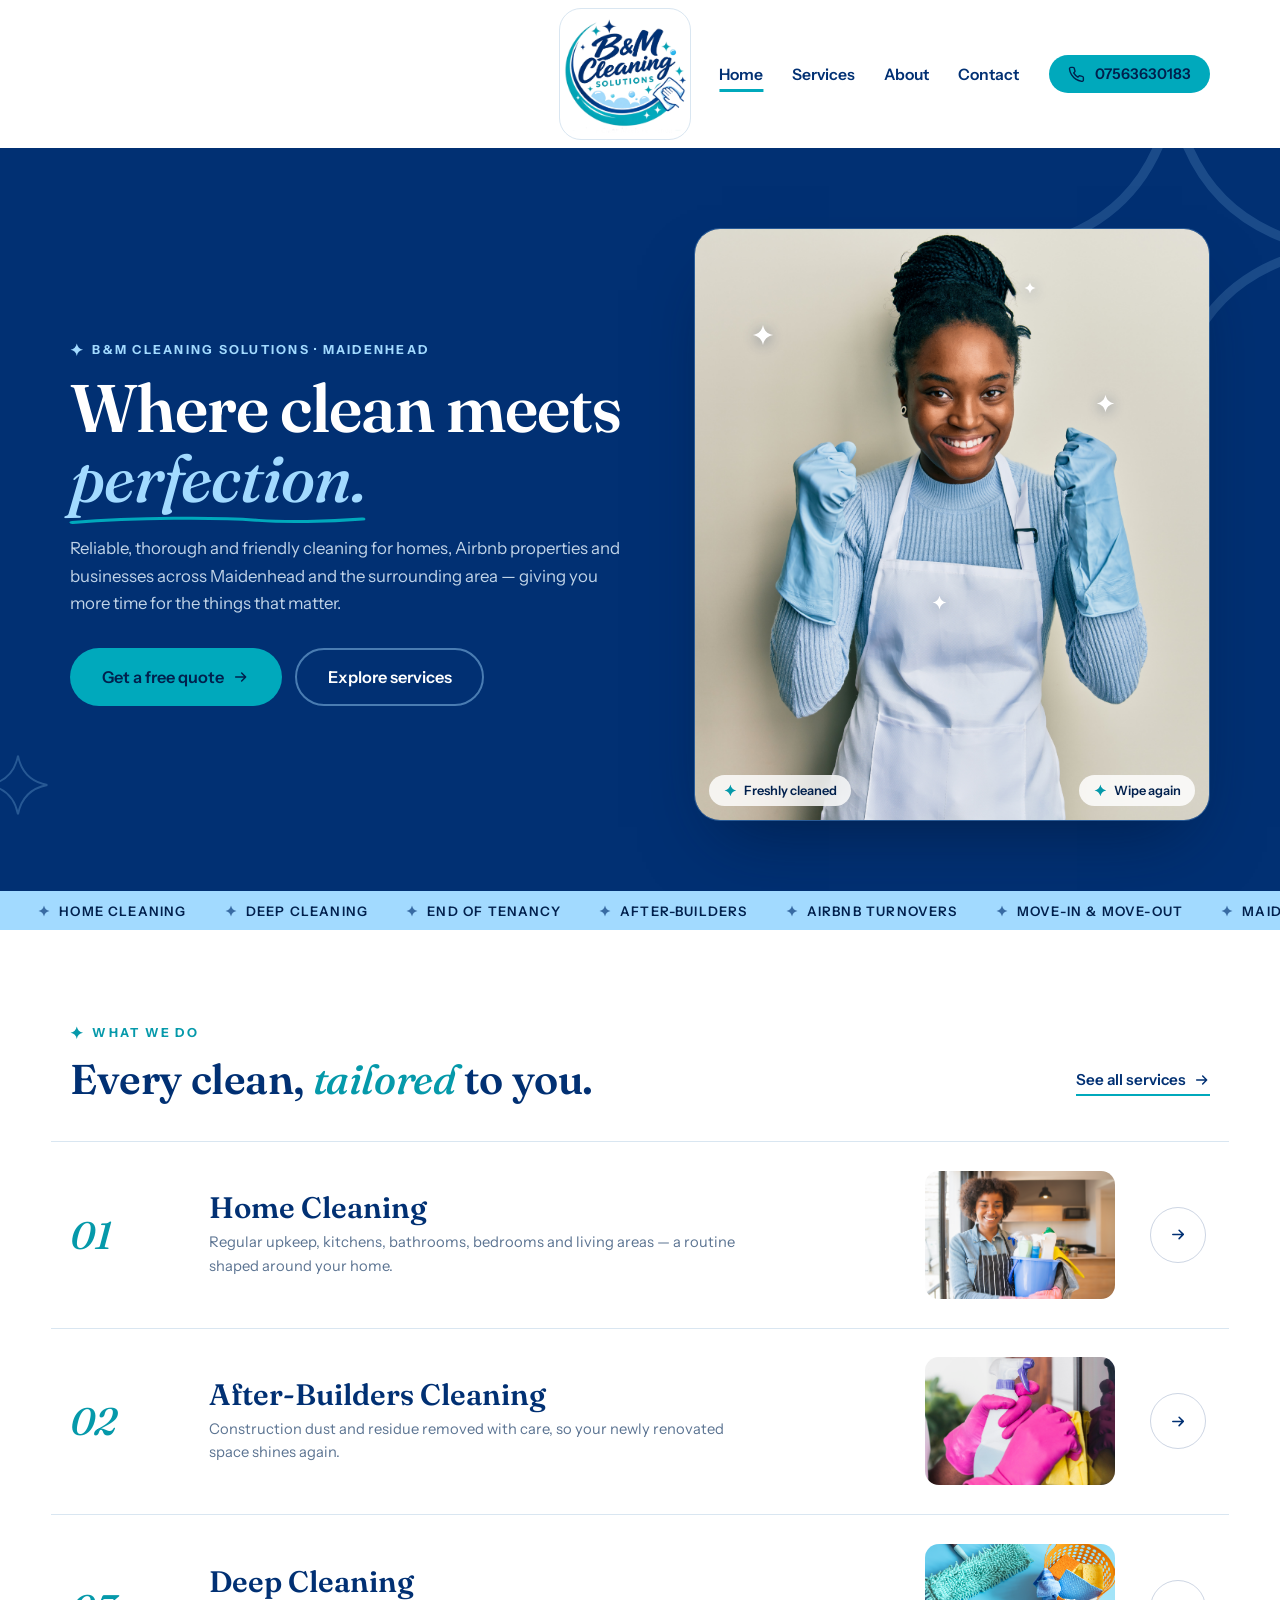
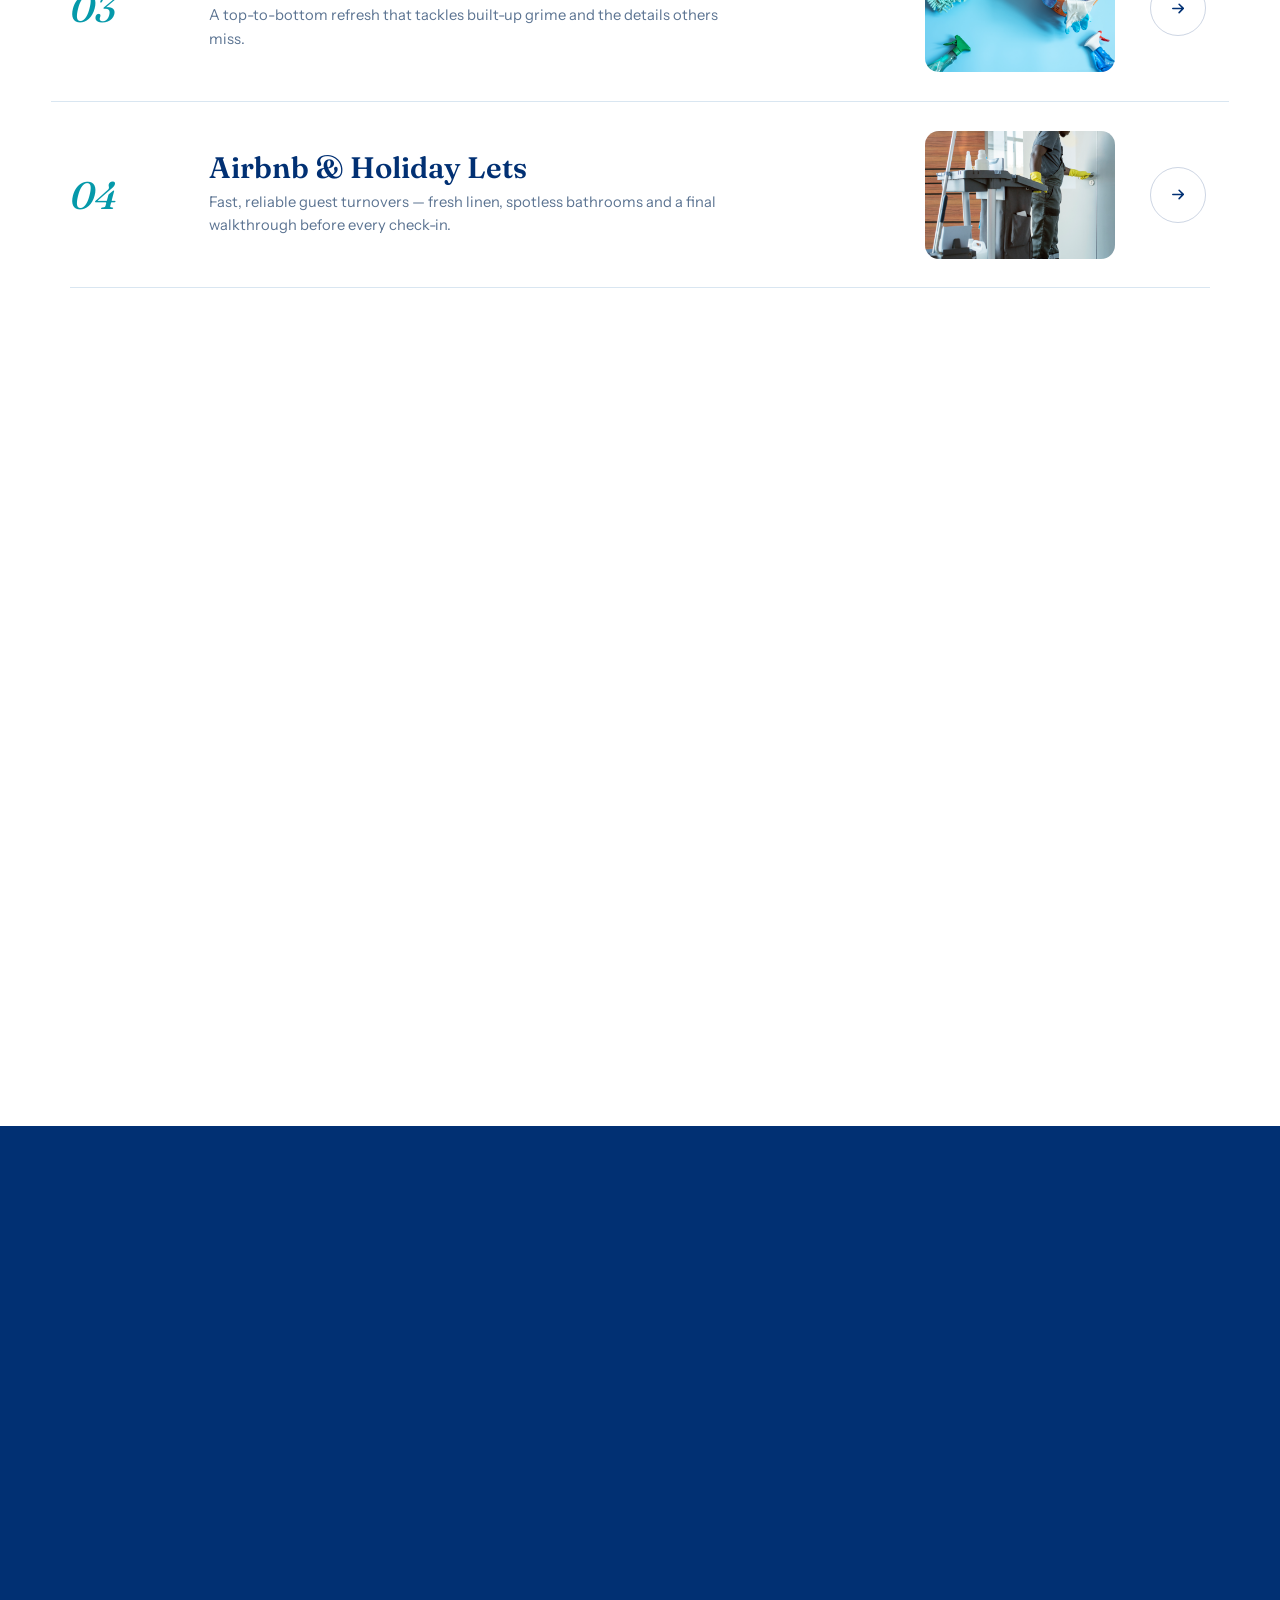
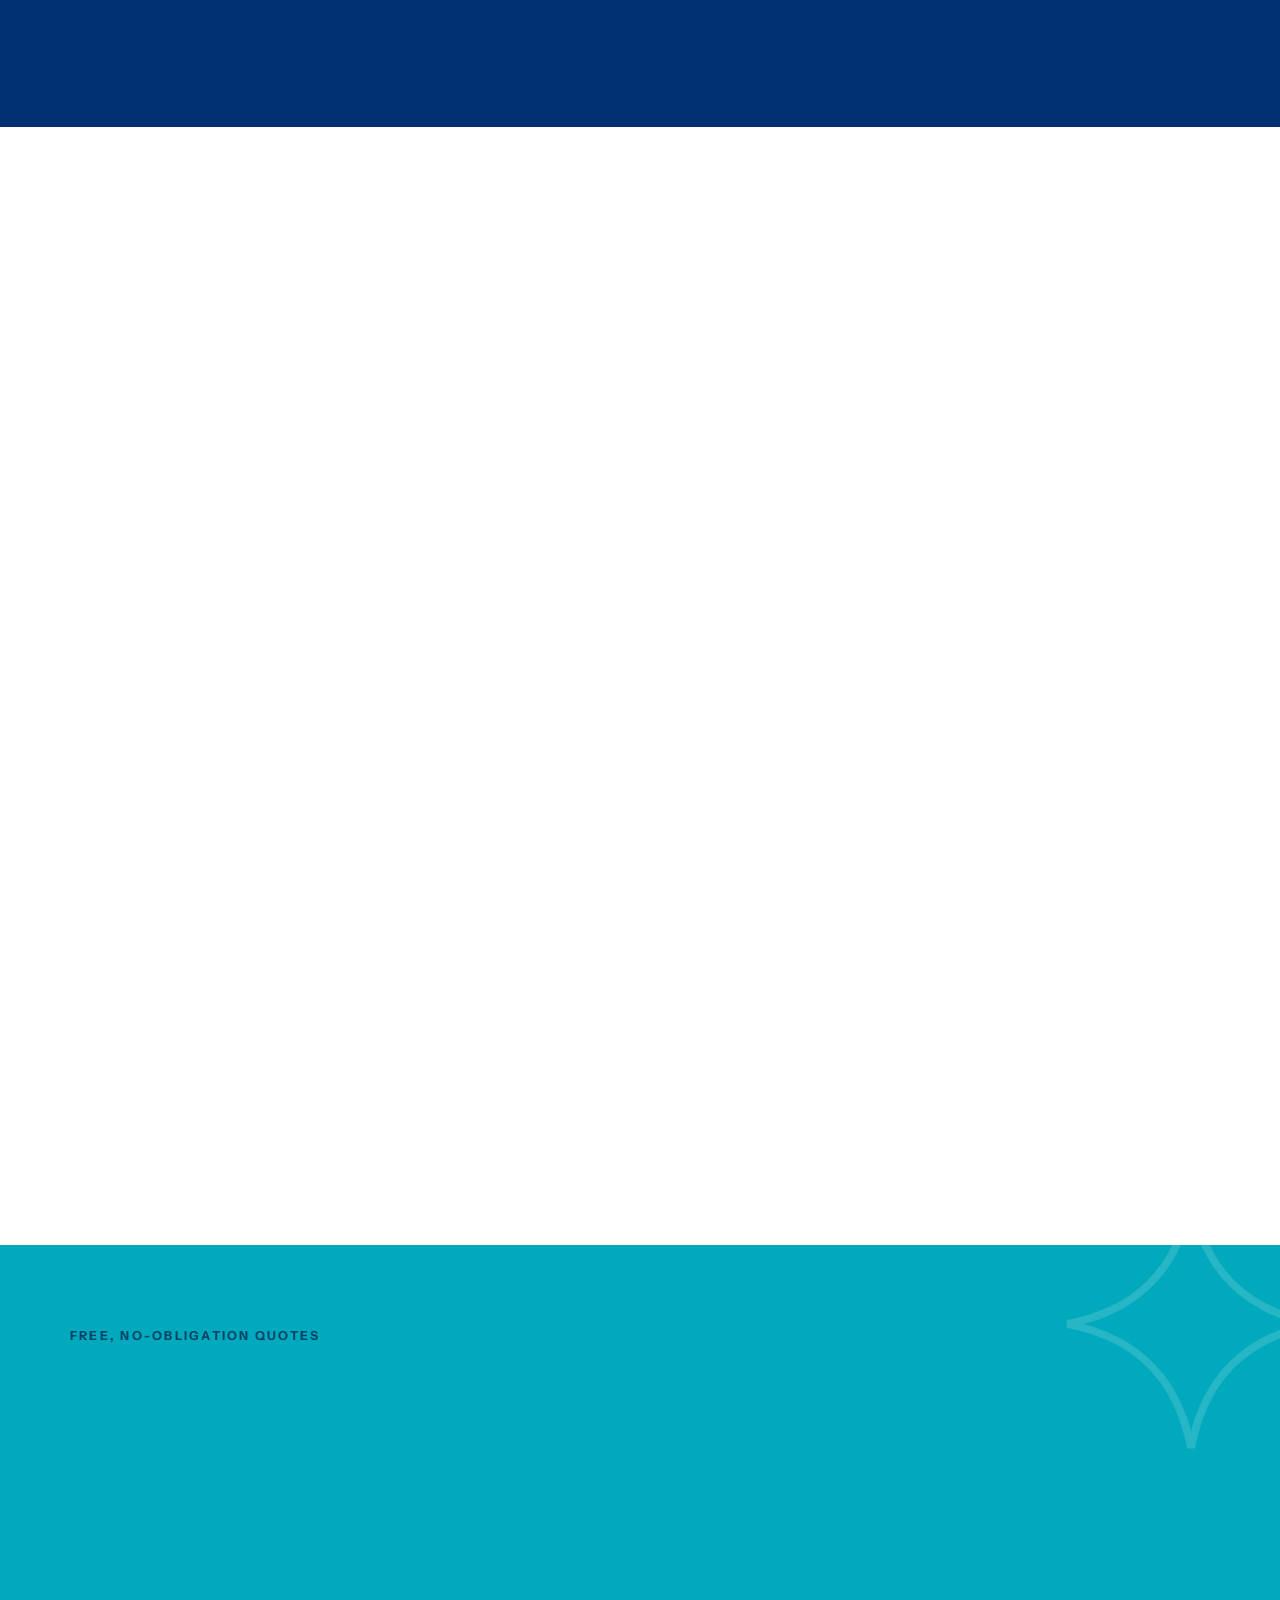
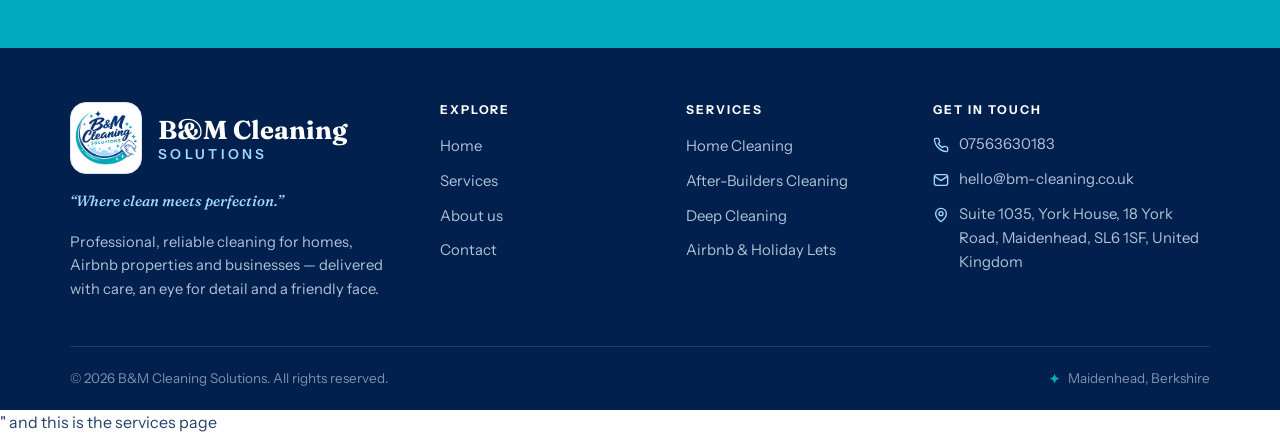
==== commit 65448099: "first commit" ====
--- a/index.html
+++ b/index.html
@@ -1,1164 +1,504 @@
 <!DOCTYPE html>
-<html lang="en-GB">
+<html lang="en">
 <head>
 <meta charset="UTF-8">
-<meta name="viewport" content="width=device-width, initial-scale=1.0">
-<title>B&M Cleaning Services | Domestic &amp; Commercial Cleaners in Reading &amp; Berkshire</title>
-<meta name="description" content="B&M Cleaning Services — reliable, professional home and office cleaning across Berkshire. Based in Reading. Fully insured, DBS-checked, no contracts.">
+<meta name="viewport" content="width=device-width, initial-scale=1">
+<title>B&amp;M Cleaning Solutions | Home &amp; Airbnb Cleaning in Maidenhead, Berkshire</title>
+<meta name="description" content="Reliable, thorough and friendly home cleaning, deep cleaning, after-builders cleaning and Airbnb turnovers across Maidenhead, Windsor, Slough and the surrounding area.">
+<link rel="icon" href="images/logo.png">
 <meta name="theme-color" content="#013073">
-<link rel="icon" type="image/png" href="logo.png">
-<link rel="apple-touch-icon" href="logo.png">
 <link rel="preconnect" href="https://fonts.googleapis.com">
 <link rel="preconnect" href="https://fonts.gstatic.com" crossorigin>
-<link href="https://fonts.googleapis.com/css2?family=Fraunces:ital,opsz,wght@0,9..144,340..640;1,9..144,340..640&family=Instrument+Sans:ital,wght@0,400..600;1,400..600&family=Spline+Sans+Mono:wght@400;500&display=swap" rel="stylesheet">
+<link href="https://fonts.googleapis.com/css2?family=Fraunces:ital,opsz,wght@0,9..144,400..700;1,9..144,400..700&family=Instrument+Sans:wght@400..700&display=swap" rel="stylesheet">
+<link rel="stylesheet" href="styles.css">
 <style>
-/* ---------- Tokens & reset ---------- */
-:root{
-  --paper:#F2F6FA;
-  --paper-2:#E6EEF5;
-  --ink:#0F3568;
-  --navy:#013073;       /* brand primary */
-  --navy-deep:#01204E;
-  --cyan:#00A9BC;       /* brand accent */
-  --sky:#A2DAFF;        /* brand light */
-  --teal:#0599AA;       /* brand mid */
-  --teal-ink:#047081;   /* darkened teal for small text on light bg (AA contrast) */
-  --ice:#EAF4FB;
-  --line:rgba(1,48,115,.16);
-  --lined:rgba(162,218,255,.2);
-  --serif:"Fraunces",Georgia,serif;
-  --sans:"Instrument Sans",Helvetica,sans-serif;
-  --mono:"Spline Sans Mono",monospace;
-}
-*{margin:0;padding:0;box-sizing:border-box;-webkit-tap-highlight-color:transparent}
-html{scroll-behavior:smooth;scroll-padding-top:96px}
-body{font-family:var(--sans);background:var(--paper);color:var(--ink);-webkit-font-smoothing:antialiased;line-height:1.5}
-img{display:block;max-width:100%}
-ul,ol{list-style:none}
-a{color:inherit}
-button{font:inherit;color:inherit}
-[hidden]{display:none!important}
-::selection{background:var(--teal);color:#fff}
-.container{width:min(1200px,92vw);margin-inline:auto}
-section{padding:clamp(72px,9vw,128px) 0;position:relative}
-
-/* ---------- Shared bits ---------- */
-.eyebrow{display:flex;align-items:center;gap:10px;font:500 12px/1 var(--mono);letter-spacing:.22em;text-transform:uppercase;color:var(--teal-ink)}
-.eyebrow .sp{width:13px;height:13px;flex:none;color:var(--cyan);animation:spin 16s linear infinite}
-@keyframes spin{to{transform:rotate(360deg)}}
-.h2{font-family:var(--serif);font-weight:500;font-size:clamp(2.1rem,4.4vw,3.4rem);line-height:1.06;letter-spacing:-.015em;text-wrap:balance;margin-top:22px}
-.sec-sub{margin-top:18px;max-width:52ch;color:rgba(1,48,115,.72);line-height:1.65;font-size:1.02rem}
-.btn{display:inline-flex;align-items:center;gap:10px;padding:15px 28px;border-radius:999px;background:var(--navy);border:1px solid var(--navy);color:var(--ice);font:500 15px var(--sans);letter-spacing:.01em;text-decoration:none;cursor:pointer;transition:background .25s,transform .25s,box-shadow .25s,border-color .25s}
-.btn svg{width:17px;height:17px;transition:transform .25s}
-.btn:hover{background:var(--teal);border-color:var(--teal);transform:translateY(-2px);box-shadow:0 12px 26px -14px rgba(1,48,115,.55)}
-.btn:hover svg{transform:translateX(4px)}
-.btn:active{transform:translateY(0)}
-.btn-ghost{background:transparent;color:var(--ink);border-color:rgba(1,48,115,.3)}
-.btn-ghost:hover{background:rgba(1,48,115,.05);border-color:var(--ink);color:var(--ink);box-shadow:none}
-.btn-light{background:var(--ice);border-color:var(--ice);color:var(--navy)}
-.btn-light:hover{background:var(--sky);border-color:var(--sky);color:var(--navy-deep)}
-.link-arrow{display:inline-flex;align-items:center;gap:9px;font:600 14.5px var(--sans);color:var(--ink);text-decoration:none;border-bottom:1.5px solid rgba(1,48,115,.35);padding-bottom:3px;transition:color .2s,border-color .2s;background:none;border-top:0;border-left:0;border-right:0;cursor:pointer}
-.link-arrow svg{width:16px;height:16px;transition:transform .25s}
-.link-arrow:hover{color:var(--teal);border-color:var(--teal)}
-.link-arrow:hover svg{transform:translateX(4px)}
-.reveal{opacity:0;transform:translateY(26px);transition:opacity .7s ease var(--d,0s),transform .7s cubic-bezier(.22,1,.36,1) var(--d,0s)}
-.reveal.in{opacity:1;transform:none}
-
-/* ---------- Header ---------- */
-.site-header{position:fixed;inset:0 0 auto 0;z-index:80;border-bottom:1px solid transparent;transition:background .3s,border-color .3s,box-shadow .3s}
-.site-header.scrolled{background:rgba(242,246,250,.92);backdrop-filter:blur(12px);border-color:rgba(1,48,115,.12);box-shadow:0 10px 30px -20px rgba(1,32,78,.3)}
-.head-inner{display:flex;align-items:center;gap:30px;height:78px}
-.brand{display:flex;align-items:center;gap:12px;text-decoration:none}
-.brand-logo{width:46px;height:46px;object-fit:contain;flex:none}
-.brand-name{font:600 1.35rem/1 var(--serif);letter-spacing:-.01em}
-.brand-sub{display:block;font:500 9px var(--mono);letter-spacing:.32em;text-transform:uppercase;color:rgba(1,48,115,.55);margin-top:4px}
-.nav{display:flex;gap:26px;margin-left:auto}
-.nav a{font:500 14.5px var(--sans);color:rgba(1,48,115,.72);text-decoration:none;padding:6px 0;position:relative}
-.nav a::after{content:"";position:absolute;left:0;bottom:0;width:0;height:1.5px;background:var(--cyan);transition:width .25s}
-.nav a:hover{color:var(--ink)}
-.nav a:hover::after{width:100%}
-.head-tel{display:flex;align-items:center;gap:9px;font:500 13.5px var(--mono);letter-spacing:.04em;color:rgba(1,48,115,.85);text-decoration:none;white-space:nowrap}
-.head-tel svg{width:15px;height:15px;color:var(--cyan)}
-.head-tel:hover{color:var(--teal)}
-.head-cta{padding:12px 22px;font-size:14px}
-.burger{display:none;width:44px;height:44px;margin-left:auto;border:1px solid rgba(1,48,115,.25);border-radius:50%;background:none;cursor:pointer;place-items:center}
-.burger svg{width:20px;height:20px}
-@media(max-width:940px){.nav,.head-tel,.head-cta{display:none}.burger{display:grid}}
-
-/* Mobile nav overlay */
-.mnav{position:fixed;inset:0;z-index:90;background:var(--navy);color:var(--ice);display:flex;flex-direction:column;padding:26px 6vw 40px;opacity:0;visibility:hidden;transition:opacity .35s,visibility .35s}
-.mnav.open{opacity:1;visibility:visible}
-.mnav-top{display:flex;justify-content:space-between;align-items:center}
-.mnav-logo{width:32px;height:32px;object-fit:contain}
-.mnav-close{width:46px;height:46px;border:1px solid var(--lined);border-radius:50%;background:none;cursor:pointer;display:grid;place-items:center}
-.mnav-close svg{width:19px;height:19px}
-.mnav-links{margin:auto 0;display:flex;flex-direction:column}
-.mnav-links a{font:480 2.1rem/1.2 var(--serif);color:var(--ice);text-decoration:none;padding:12px 0;border-bottom:1px solid var(--lined);opacity:0;transform:translateY(14px);transition:opacity .45s var(--d,0s),transform .45s var(--d,0s)}
-.mnav.open .mnav-links a{opacity:1;transform:none}
-.mnav-foot{display:flex;flex-wrap:wrap;gap:14px;align-items:center;justify-content:space-between}
-.mnav-foot a.tel{font:500 1.15rem var(--mono);text-decoration:none;color:var(--sky)}
-
-/* ---------- Hero ---------- */
-.hero{padding:calc(108px + 4vh) 0 76px;overflow:hidden}
-.hero-bg-logo{position:absolute;top:-40px;right:-60px;width:min(34vw,380px);aspect-ratio:1;opacity:.07;mix-blend-mode:multiply;pointer-events:none;z-index:0}
-.hero-grid{position:relative;z-index:1;display:grid;grid-template-columns:1.08fr .92fr;gap:clamp(40px,6vw,88px);align-items:center}
-.hero h1{font:500 clamp(2.7rem,5.6vw,4.9rem)/1.03 var(--serif);letter-spacing:-.022em;margin:26px 0 24px;max-width:13ch;text-wrap:balance}
-.hero h1 em{font-style:italic;color:var(--teal);font-weight:480}
-.hero-sub{max-width:46ch;color:rgba(1,48,115,.78);font-size:clamp(1rem,1.25vw,1.13rem);line-height:1.65}
-.hero-ctas{display:flex;flex-wrap:wrap;gap:14px;margin-top:36px}
-.hero-trust{margin-top:48px;display:flex;flex-wrap:wrap;align-items:center;font:500 11px var(--mono);letter-spacing:.16em;color:rgba(1,48,115,.62)}
-.hero-trust .sp{width:10px;height:10px;margin:0 16px;color:var(--cyan);animation:spin 10s linear infinite}
-.fade-up{opacity:0;transform:translateY(26px);animation:fadeUp .85s cubic-bezier(.22,1,.36,1) forwards}
-@keyframes fadeUp{to{opacity:1;transform:none}}
-
-/* The window */
-.window{position:relative;max-width:440px;margin-inline:auto;user-select:none}
-.window-frame{background:var(--navy);padding:clamp(10px,1.4vw,14px);border-radius:20px;box-shadow:0 36px 64px -30px rgba(1,32,78,.5)}
-.pane{position:relative;aspect-ratio:4/5;border-radius:10px;overflow:hidden;background:#01214E;cursor:grab;touch-action:none;outline:none}
-.pane:active{cursor:grabbing}
-.pane:focus-visible{outline:2px solid var(--sky);outline-offset:4px}
-.pane img{position:absolute;inset:0;width:100%;height:100%;object-fit:cover;pointer-events:none}
-.dirty{position:absolute;inset:0;z-index:2;clip-path:inset(4.5% 0 0 0)}
-.dirty img{filter:saturate(.4) brightness(.62) contrast(.94) sepia(.3) blur(1.4px);transform:scale(1.02)}
-.grime{position:absolute;inset:0;background-size:cover;background-position:center;opacity:.95;transition:opacity .45s}
-.dirty::after{content:"";position:absolute;inset:0;background:rgba(60,50,30,.14)}
-.mullion-v,.mullion-h{position:absolute;background:var(--navy);z-index:3}
-.mullion-v{left:50%;top:0;bottom:0;width:10px;transform:translateX(-50%)}
-.mullion-h{top:50%;left:0;right:0;height:10px;transform:translateY(-50%)}
-.squeegee{position:absolute;left:0;right:0;top:3%;z-index:5;transform:translateY(-50%)}
-.squeegee.sq-anim{animation:nudge 2.4s ease-in-out infinite}
-@keyframes nudge{0%,100%{transform:translateY(-50%)}50%{transform:translateY(calc(-50% + 16px))}}
-.window.touched .squeegee.sq-anim{animation:none}
-.sq-blade{position:relative;height:16px;background:#F5FAFF;border-radius:5px;box-shadow:0 8px 16px rgba(1,32,78,.4);transition:transform .2s ease-out}
-.sq-blade::after{content:"";position:absolute;left:3px;right:3px;bottom:3px;height:4px;border-radius:3px;background:var(--navy)}
-.sq-handle{position:absolute;left:50%;bottom:100%;transform:translateX(-50%);width:11px;height:92px;background:var(--navy-deep);border-radius:6px 6px 0 0;box-shadow:0 6px 14px rgba(1,32,78,.3)}
-.sq-handle::after{content:"";position:absolute;left:-3px;right:-3px;top:9px;height:15px;border-radius:4px;background:var(--cyan)}
-.window.resetting .squeegee{transition:top .9s cubic-bezier(.65,0,.35,1)}
-.window.resetting .dirty{transition:clip-path .9s cubic-bezier(.65,0,.35,1)}
-.window.resetting .grime{opacity:0}
-.pop{position:absolute;color:var(--sky);opacity:0;pointer-events:none;z-index:4;transform:translate(-50%,-50%) scale(0)}
-.window.done .pop{animation:popIn .8s cubic-bezier(.2,1.4,.4,1) var(--d,0s) forwards}
-@keyframes popIn{0%{opacity:0;transform:translate(-50%,-50%) scale(0) rotate(-50deg)}100%{opacity:1;transform:translate(-50%,-50%) scale(1) rotate(0)}}
-.window-cap{display:flex;justify-content:space-between;align-items:center;gap:14px;margin-top:15px;font:500 11px var(--mono);letter-spacing:.16em;text-transform:uppercase}
-.cap-drag{display:flex;align-items:center;gap:9px;color:rgba(1,48,115,.6)}
-.cap-drag svg{width:14px;height:14px;color:var(--cyan);animation:bob 1.6s ease-in-out infinite}
-@keyframes bob{0%,100%{transform:translateY(0)}50%{transform:translateY(4px)}}
-.cap-done{display:none;align-items:center;gap:9px;color:var(--teal)}
-.cap-done .sp{width:12px;height:12px}
-.window.done .cap-drag{display:none}
-.window.done .cap-done{display:flex}
-.reset-btn{display:inline-flex;align-items:center;gap:7px;background:none;border:none;cursor:pointer;font:500 11px var(--mono);letter-spacing:.16em;text-transform:uppercase;color:rgba(1,48,115,.5);text-decoration:underline;text-underline-offset:3px;transition:color .2s;padding:4px 0}
-.reset-btn svg{width:13px;height:13px}
-.reset-btn:hover{color:var(--cyan)}
-
-/* ---------- Towns marquee ---------- */
-.marquee{background:var(--navy);color:var(--ice);overflow:hidden;padding:16px 0}
-.mq-track{display:flex;width:max-content;animation:mq 44s linear infinite}
-.marquee:hover .mq-track{animation-play-state:paused}
-.mq-group{display:flex;align-items:center;gap:38px;padding-right:38px;font:500 12px var(--mono);letter-spacing:.24em;text-transform:uppercase;white-space:nowrap}
-.mq-group .sp{width:11px;height:11px;flex:none;color:var(--cyan);animation:spin 9s linear infinite}
-@keyframes mq{to{transform:translateX(-50%)}}
-
-/* ---------- Services ---------- */
-.services-grid{display:grid;grid-template-columns:5fr 7fr;gap:clamp(40px,6vw,96px);align-items:start}
-.svc-intro{position:sticky;top:112px}
-.svc-intro .link-arrow{margin-top:30px}
-.svc-list{border-top:1px solid var(--line)}
-.svc{border-bottom:1px solid var(--line)}
-.svc-head{display:grid;grid-template-columns:44px 1fr auto 32px;align-items:center;gap:18px;width:100%;padding:26px 6px;background:none;border:0;cursor:pointer;text-align:left;transition:background .25s}
-.svc-no{font:400 13px var(--mono);color:rgba(1,48,115,.45);transition:color .25s}
-.svc-title{font:480 clamp(1.22rem,1.9vw,1.58rem)/1.15 var(--serif);letter-spacing:-.01em;transition:transform .3s cubic-bezier(.22,1,.36,1)}
-.svc-price{font:500 12px var(--mono);letter-spacing:.06em;color:var(--teal);border:1px solid rgba(5,153,170,.45);padding:7px 13px;border-radius:999px;white-space:nowrap}
-.svc-toggle{width:32px;height:32px;border-radius:50%;border:1px solid rgba(1,48,115,.28);background:none;display:grid;place-items:center;transition:background .3s,border-color .3s,color .3s}
-.svc-toggle svg{width:15px;height:15px;transition:transform .35s}
-.svc-head:hover{background:rgba(1,48,115,.04)}
-.svc-head:hover .svc-title{transform:translateX(6px)}
-.svc-head:hover .svc-no{color:var(--cyan)}
-.svc.open .svc-toggle{background:var(--navy);border-color:var(--navy);color:var(--paper)}
-.svc.open .svc-toggle svg{transform:rotate(45deg)}
-.svc-body{display:grid;grid-template-rows:0fr;transition:grid-template-rows .55s cubic-bezier(.22,1,.36,1)}
-.svc.open .svc-body{grid-template-rows:1fr}
-.svc-inner{overflow:hidden;min-height:0}
-.svc-content{padding:2px 6px 30px 62px}
-.svc-content .lead{max-width:56ch;color:rgba(1,48,115,.78);line-height:1.65;margin-bottom:20px}
-.checklist{display:grid;grid-template-columns:1fr 1fr;gap:11px 26px}
-.checklist li{display:flex;gap:10px;align-items:flex-start;font-size:.92rem;color:rgba(1,48,115,.82);line-height:1.5}
-.checklist svg{width:16px;height:16px;flex:none;color:var(--teal);margin-top:2px}
-.svc-content .link-arrow{margin-top:24px}
-
-/* ---------- Why (dark) ---------- */
-.why{background:var(--navy);color:var(--ice)}
-.why .eyebrow{color:var(--sky)}
-.why .eyebrow .sp{color:var(--cyan)}
-.why .h2{max-width:22ch}
-.why .h2 em{font-style:italic;color:var(--sky);font-weight:480}
-.why-pts{display:grid;grid-template-columns:repeat(3,1fr);margin-top:clamp(44px,6vw,76px)}
-.why-pt{padding:30px 34px 4px 0;border-top:1px solid var(--lined)}
-.why-pt + .why-pt{border-left:1px solid var(--lined);padding-left:34px}
-.why-pt .no{font:500 12px var(--mono);letter-spacing:.22em;color:var(--cyan)}
-.why-pt h3{font:480 1.35rem var(--serif);margin:14px 0 10px}
-.why-pt p{color:rgba(234,244,251,.68);font-size:.93rem;line-height:1.65}
-.promise{margin-top:clamp(48px,6vw,76px);padding-top:34px;border-top:1px solid var(--lined);display:flex;gap:20px;align-items:flex-start}
-.promise .sp{width:20px;height:20px;flex:none;color:var(--cyan);margin-top:8px;animation:spin 14s linear infinite}
-.promise p{font:italic 480 clamp(1.15rem,2vw,1.5rem)/1.45 var(--serif);max-width:58ch;text-wrap:balance}
-
-/* ---------- How it works ---------- */
-.steps{position:relative;margin-top:clamp(36px,5vw,60px);max-width:820px}
-.steps::before{content:"";position:absolute;left:35px;top:16px;bottom:16px;border-left:1px dashed rgba(1,48,115,.35)}
-.step{display:grid;grid-template-columns:72px 1fr;gap:clamp(20px,3vw,42px);padding:30px 0}
-.step-no{font:600 3rem/1 var(--serif);color:transparent;-webkit-text-stroke:1.4px var(--teal);background:var(--paper);text-align:center;position:relative;z-index:1;padding:14px 0}
-@supports not (-webkit-text-stroke:1px black){.step-no{color:var(--teal)}}
-.step-meta{font:500 11px var(--mono);letter-spacing:.24em;color:var(--teal);margin-bottom:10px}
-.step h3{font:480 1.45rem var(--serif);margin-bottom:10px}
-.step p{max-width:54ch;color:rgba(1,48,115,.78);line-height:1.65}
-
-/* ---------- Coverage ---------- */
-.coverage{background:var(--paper-2)}
-.towns{display:flex;flex-wrap:wrap;align-items:baseline;column-gap:22px;row-gap:4px;margin-top:clamp(36px,5vw,56px);max-width:1050px}
-.towns li{font:480 var(--fs,1.35rem)/1.55 var(--serif);display:flex;align-items:center;transition:color .2s;cursor:default}
-.towns li:hover{color:var(--teal)}
-.towns li .sp{width:10px;height:10px;margin-left:22px;color:rgba(1,48,115,.25);flex:none}
-.towns li .pin{width:16px;height:16px;margin-right:8px;color:var(--cyan);flex:none;align-self:center}
-.towns .lg{--fs:2.15rem}
-.towns .sm{--fs:1.02rem}
-.towns .it{font-style:italic}
-.towns .lf{color:var(--teal)}
-.coverage-note{margin-top:clamp(36px,5vw,52px);font:500 12px var(--mono);letter-spacing:.14em;text-transform:uppercase;color:rgba(1,48,115,.6);display:flex;flex-wrap:wrap;gap:8px 14px;align-items:center}
-.coverage-note a{color:var(--teal-ink)}
-
-/* ---------- Testimonials ---------- */
-.tst-wrap{max-width:860px;margin-top:clamp(36px,5vw,56px)}
-.tst-mark{font:600 5.5rem/0.4 var(--serif);color:var(--cyan);height:44px}
-.tst-track{position:relative;transition:height .45s ease}
-.tst-item{position:absolute;top:0;left:0;width:100%;opacity:0;transform:translateY(16px);transition:opacity .55s ease,transform .55s ease;pointer-events:none}
-.tst-item.active{opacity:1;transform:none;pointer-events:auto}
-.tst-q{font:italic 480 clamp(1.3rem,2.6vw,1.85rem)/1.45 var(--serif);letter-spacing:-.01em;text-wrap:balance}
-.tst-a{margin-top:24px;display:flex;align-items:center;gap:14px;font:500 13px var(--mono);letter-spacing:.08em;color:rgba(1,48,115,.7)}
-.tst-a::before{content:"";width:34px;height:1px;background:var(--cyan)}
-.tst-ctl{display:flex;align-items:center;gap:18px;margin-top:40px}
-.tst-btn{width:46px;height:46px;border-radius:50%;border:1px solid rgba(1,48,115,.28);background:none;display:grid;place-items:center;cursor:pointer;transition:background .25s,color .25s,border-color .25s}
-.tst-btn svg{width:17px;height:17px}
-.tst-btn:hover{background:var(--navy);border-color:var(--navy);color:var(--paper)}
-.tst-count{font:500 13px var(--mono);letter-spacing:.18em;color:rgba(1,48,115,.55)}
-
-/* ---------- Quote (dark) ---------- */
-.quote{background:var(--navy);color:var(--ice)}
-.quote .eyebrow{color:var(--sky)}
-.quote .eyebrow .sp{color:var(--cyan)}
-.quote-grid{display:grid;grid-template-columns:5fr 7fr;gap:clamp(44px,6vw,96px);align-items:start}
-.c-list{margin-top:clamp(30px,4vw,44px)}
-.c-row{display:flex;gap:18px;padding:20px 0;border-top:1px solid var(--lined);align-items:flex-start;text-decoration:none;transition:opacity .2s}
-a.c-row:hover .c-value{color:var(--sky)}
-.c-row svg{width:19px;height:19px;color:var(--cyan);flex:none;margin-top:4px}
-.c-label{display:block;font:500 11px var(--mono);letter-spacing:.22em;text-transform:uppercase;color:rgba(234,244,251,.5);margin-bottom:6px}
-.c-value{font-size:1.03rem;line-height:1.5;transition:color .2s}
-.c-row:hover svg{animation:spin 3s linear infinite}
-.form{display:grid;grid-template-columns:1fr 1fr;gap:22px 18px}
-.field{display:flex;flex-direction:column;gap:9px}
-.field.full{grid-column:1/-1}
-.field label{font:500 11px var(--mono);letter-spacing:.18em;text-transform:uppercase;color:rgba(234,244,251,.6)}
-.field input,.field select,.field textarea{background:rgba(234,244,251,.06);border:1px solid rgba(234,244,251,.22);color:var(--ice);border-radius:10px;padding:13px 15px;font:400 15px var(--sans);width:100%;transition:border-color .2s,background .2s}
-.field input::placeholder,.field textarea::placeholder{color:rgba(234,244,251,.38)}
-.field input:focus,.field select:focus,.field textarea:focus{outline:none;border-color:var(--sky);background:rgba(234,244,251,.1)}
-.field select{appearance:none;-webkit-appearance:none;background-image:url("data:image/svg+xml,%3Csvg xmlns='http://www.w3.org/2000/svg' viewBox='0 0 24 24' fill='none' stroke='%23EAF4FB' stroke-width='2' stroke-linecap='round'%3E%3Cpath d='M6 9l6 6 6-6'/%3E%3C/svg%3E");background-repeat:no-repeat;background-position:right 14px center;background-size:14px;padding-right:42px;cursor:pointer}
-.field select option{color:var(--ink);background:var(--paper)}
-.field textarea{min-height:112px;resize:vertical}
-.err{display:none;font-size:12.5px;color:#FF9E8C}
-.field.error .err{display:block}
-.field.error input,.field.error select{border-color:#F0826E}
-.pills{display:flex;flex-wrap:wrap;gap:10px}
-.pill{position:relative;display:inline-flex}
-.pill input{position:absolute;opacity:0;pointer-events:none}
-.pill span{padding:10px 18px;border-radius:999px;border:1px solid rgba(234,244,251,.28);font:500 13.5px var(--sans);color:rgba(234,244,251,.85);cursor:pointer;transition:background .2s,border-color .2s,color .2s}
-.pill span:hover{border-color:rgba(234,244,251,.65)}
-.pill input:checked + span{background:var(--sky);border-color:var(--sky);color:var(--navy)}
-.pill input:focus-visible + span{outline:2px solid var(--cyan);outline-offset:2px}
-.form-foot{grid-column:1/-1;display:flex;flex-wrap:wrap;align-items:center;gap:20px}
-.form-note{font-size:12.5px;color:rgba(234,244,251,.45);max-width:34ch;line-height:1.55}
-.form-success{padding:8px 0}
-.ok-ring{width:60px;height:60px;margin-bottom:26px}
-.ok-ring circle{stroke-dasharray:170;stroke-dashoffset:170;animation:draw .7s .1s ease forwards}
-.ok-ring path{stroke-dasharray:42;stroke-dashoffset:42;animation:draw .45s .65s ease forwards}
-@keyframes draw{to{stroke-dashoffset:0}}
-.form-success h3{font:500 1.9rem var(--serif);margin-bottom:14px}
-.form-success p{color:rgba(234,244,251,.75);line-height:1.7;max-width:52ch;margin-bottom:26px}
-.form-success .ref{color:var(--sky);font:500 15px var(--mono)}
-
-/* ---------- Footer ---------- */
-footer{background:var(--navy-deep);color:var(--ice);padding:clamp(56px,7vw,88px) 0 34px;position:relative;overflow:hidden}
-.foot-grid{display:grid;grid-template-columns:2fr 1fr 1fr 1.25fr;gap:44px;position:relative;z-index:1}
-.foot-logo{width:46px;height:46px;object-fit:contain}
-.foot-brand .brand-name{display:block;margin-top:14px;font:600 1.4rem var(--serif)}
-.foot-brand p{color:rgba(234,244,251,.6);max-width:30ch;margin-top:12px;font-size:.94rem;line-height:1.65}
-.f-h{font:500 11px var(--mono);letter-spacing:.24em;text-transform:uppercase;color:rgba(234,244,251,.45);margin-bottom:18px}
-.f-list li{margin-bottom:11px}
-.f-list a{color:rgba(234,244,251,.8);text-decoration:none;font-size:.94rem;transition:color .2s}
-.f-list a:hover{color:var(--sky)}
-.f-addr{font-size:.94rem;line-height:1.7;color:rgba(234,244,251,.75);font-style:normal}
-.f-tel{display:block;font:500 1.05rem var(--mono);color:var(--sky);text-decoration:none;margin-bottom:11px}
-.f-tel:hover{text-decoration:underline}
-.foot-bottom{margin-top:clamp(40px,5vw,64px);padding-top:24px;border-top:1px solid rgba(234,244,251,.14);display:flex;justify-content:space-between;flex-wrap:wrap;gap:12px 24px;font:400 12px var(--mono);letter-spacing:.04em;color:rgba(234,244,251,.42);position:relative;z-index:1}
-.foot-ghost{position:absolute;right:-16px;bottom:-70px;font:700 clamp(9rem,20vw,17rem)/1 var(--serif);color:rgba(162,218,255,.05);pointer-events:none;user-select:none}
-
-/* ---------- Responsive ---------- */
-@media(max-width:980px){
-  .hero-grid{grid-template-columns:1fr;gap:56px}
-  .window{max-width:400px}
-  .services-grid{grid-template-columns:1fr;gap:40px}
-  .svc-intro{position:static}
-  .why-pts{grid-template-columns:1fr}
-  .why-pt + .why-pt{border-left:none;padding-left:0}
-  .quote-grid{grid-template-columns:1fr}
-  .foot-grid{grid-template-columns:1fr 1fr}
-}
-@media(max-width:620px){
-  .checklist{grid-template-columns:1fr}
-  .form{grid-template-columns:1fr}
-  .svc-content{padding-left:0}
-  .svc-head{grid-template-columns:32px 1fr auto 30px;gap:12px}
-  .svc-price{display:none}
-  .step-no{font-size:2.4rem;padding:10px 0}
-  .steps::before{left:29px}
-  .promise{gap:14px}
-  .foot-grid{grid-template-columns:1fr}
-  .brand-logo{width:40px;height:40px}
-}
-@media(prefers-reduced-motion:reduce){
-  *,*::before,*::after{animation:none!important;transition:none!important}
-  .reveal{opacity:1;transform:none}
-  html{scroll-behavior:auto}
-}
+  /* Added styles for the new reviews section to match the existing design */
+  .reviews-grid {
+    display: grid;
+    grid-template-columns: repeat(auto-fit, minmax(300px, 1fr));
+    gap: 32px;
+    margin-top: 48px;
+  }
+  .review-card {
+    background: #fff;
+    border: 1px solid #eef0f5;
+    border-radius: 16px;
+    padding: 36px;
+    display: flex;
+    flex-direction: column;
+    gap: 20px;
+    box-shadow: 0 10px 30px rgba(1, 48, 115, 0.07);
+  }
+  .review-card .stars {
+    display: flex;
+    gap: 4px;
+    color: #f5a623;
+  }
+  .review-card .stars .ic {
+    width: 22px;
+    height: 22px;
+  }
+  .review-card .review-cat {
+    font-size: 13px;
+    font-weight: 700;
+    color: #0599aa;
+    text-transform: uppercase;
+    letter-spacing: 0.8px;
+    margin: 0;
+  }
+  .review-card .review-text {
+    margin: 0;
+    font-size: 18px;
+    line-height: 1.65;
+    color: #2c2c2c;
+    font-style: italic;
+  }
+  .review-card .review-author {
+    margin-top: auto;
+    font-weight: 700;
+    color: #013073;
+    font-size: 16px;
+    letter-spacing: 0.5px;
+  }
 </style>
 </head>
 <body>
-
-<!-- Icon sprite -->
-<svg xmlns="http://www.w3.org/2000/svg" style="position:absolute;width:0;height:0;overflow:hidden" aria-hidden="true">
-  <symbol id="i-sparkle" viewBox="0 0 24 24"><path fill="currentColor" d="M12 1C13.2 7 15 8.8 21 10C15 11.2 13.2 13 12 19C10.8 13 9 11.2 3 10C9 8.8 10.8 7 12 1Z"/></symbol>
-  <symbol id="i-phone" viewBox="0 0 24 24" fill="none" stroke="currentColor" stroke-width="1.8" stroke-linecap="round" stroke-linejoin="round"><path d="M22 16.92v3a2 2 0 0 1-2.18 2 19.79 19.79 0 0 1-8.63-3.07 19.5 19.5 0 0 1-6-6 19.79 19.79 0 0 1-3.07-8.67A2 2 0 0 1 4.11 2h3a2 2 0 0 1 2 1.72c.127.96.361 1.903.7 2.81a2 2 0 0 1-.45 2.11L8.09 9.91a16 16 0 0 0 6 6l1.27-1.27a2 2 0 0 1 2.11-.45c.907.339 1.85.573 2.81.7A2 2 0 0 1 22 16.92z"/></symbol>
-  <symbol id="i-mail" viewBox="0 0 24 24" fill="none" stroke="currentColor" stroke-width="1.8" stroke-linecap="round" stroke-linejoin="round"><rect x="2" y="4" width="20" height="16" rx="2"/><path d="m22 6-10 7L2 6"/></symbol>
-  <symbol id="i-pin" viewBox="0 0 24 24" fill="none" stroke="currentColor" stroke-width="1.8" stroke-linecap="round" stroke-linejoin="round"><path d="M21 10c0 7-9 13-9 13s-9-6-9-13a9 9 0 0 1 18 0z"/><circle cx="12" cy="10" r="3"/></symbol>
-  <symbol id="i-clock" viewBox="0 0 24 24" fill="none" stroke="currentColor" stroke-width="1.8" stroke-linecap="round" stroke-linejoin="round"><circle cx="12" cy="12" r="10"/><path d="M12 6v6l4 2"/></symbol>
-  <symbol id="i-check" viewBox="0 0 24 24" fill="none" stroke="currentColor" stroke-width="2.4" stroke-linecap="round" stroke-linejoin="round"><path d="M20 6 9 17l-5-5"/></symbol>
-  <symbol id="i-arrow" viewBox="0 0 24 24" fill="none" stroke="currentColor" stroke-width="2" stroke-linecap="round" stroke-linejoin="round"><path d="M5 12h14M12 5l7 7-7 7"/></symbol>
-  <symbol id="i-arrow-down" viewBox="0 0 24 24" fill="none" stroke="currentColor" stroke-width="2" stroke-linecap="round" stroke-linejoin="round"><path d="M12 5v14M5 12l7 7 7-7"/></symbol>
-  <symbol id="i-arrow-left" viewBox="0 0 24 24" fill="none" stroke="currentColor" stroke-width="2" stroke-linecap="round" stroke-linejoin="round"><path d="M19 12H5M12 19l-7-7 7-7"/></symbol>
-  <symbol id="i-plus" viewBox="0 0 24 24" fill="none" stroke="currentColor" stroke-width="2" stroke-linecap="round"><path d="M12 5v14M5 12h14"/></symbol>
-  <symbol id="i-close" viewBox="0 0 24 24" fill="none" stroke="currentColor" stroke-width="2" stroke-linecap="round"><path d="M18 6 6 18M6 6l12 12"/></symbol>
-  <symbol id="i-menu" viewBox="0 0 24 24" fill="none" stroke="currentColor" stroke-width="2" stroke-linecap="round"><path d="M3 8h18M3 16h18"/></symbol>
-  <symbol id="i-reset" viewBox="0 0 24 24" fill="none" stroke="currentColor" stroke-width="2" stroke-linecap="round" stroke-linejoin="round"><path d="M1 4v6h6"/><path d="M3.51 15a9 9 0 1 0 2.13-9.36L1 10"/></symbol>
+<a class="skip" href="#main">Skip to content</a>
+
+<svg xmlns="http://www.w3.org/2000/svg" style="display:none" aria-hidden="true">
+  <symbol id="i-sparkle" viewBox="0 0 24 24"><path fill="currentColor" d="M12 1C13.2 7.2 16.8 10.8 23 12 16.8 13.2 13.2 16.8 12 23 10.8 16.8 7.2 13.2 1 12 7.2 10.8 10.8 7.2 12 1Z"/></symbol>
+  <symbol id="i-check" viewBox="0 0 24 24" fill="none" stroke="currentColor" stroke-width="2.4" stroke-linecap="round" stroke-linejoin="round"><path d="M4 12.5 9.5 18 20 6.5"/></symbol>
+  <symbol id="i-arrow" viewBox="0 0 24 24" fill="none" stroke="currentColor" stroke-width="2.2" stroke-linecap="round" stroke-linejoin="round"><path d="M4 12h15M13 6l6 6-6 6"/></symbol>
+  <symbol id="i-phone" viewBox="0 0 24 24" fill="none" stroke="currentColor" stroke-width="2" stroke-linecap="round" stroke-linejoin="round"><path d="M22 16.92v3a2 2 0 0 1-2.18 2 19.79 19.79 0 0 1-8.63-3.07 19.5 19.5 0 0 1-6-6 19.79 19.79 0 0 1-3.07-8.67A2 2 0 0 1 4.11 2h3a2 2 0 0 1 2 1.72c.13.96.36 1.9.7 2.81a2 2 0 0 1-.45 2.11L8.09 9.91a16 16 0 0 0 6 6l1.27-1.27a2 2 0 0 1 2.11-.45c.91.34 1.85.57 2.81.7A2 2 0 0 1 22 16.92z"/></symbol>
+  <symbol id="i-mail" viewBox="0 0 24 24" fill="none" stroke="currentColor" stroke-width="2" stroke-linecap="round" stroke-linejoin="round"><rect x="2" y="4" width="20" height="16" rx="3"/><path d="m3 7 9 6 9-6"/></symbol>
+  <symbol id="i-pin" viewBox="0 0 24 24" fill="none" stroke="currentColor" stroke-width="2" stroke-linecap="round" stroke-linejoin="round"><path d="M20 10c0 6-8 12-8 12s-8-6-8-12a8 8 0 0 1 16 0Z"/><circle cx="12" cy="10" r="3"/></symbol>
+  <symbol id="i-menu" viewBox="0 0 24 24" fill="none" stroke="currentColor" stroke-width="2.2" stroke-linecap="round"><path d="M4 7h16M4 12h16M4 17h16"/></symbol>
+  <symbol id="i-close" viewBox="0 0 24 24" fill="none" stroke="currentColor" stroke-width="2.2" stroke-linecap="round"><path d="M6 6l12 12M18 6 6 18"/></symbol>
+  <symbol id="i-chevron" viewBox="0 0 24 24" fill="none" stroke="currentColor" stroke-width="2.2" stroke-linecap="round" stroke-linejoin="round"><path d="m6 9 6 6 6-6"/></symbol>
+  <!-- Added Star Symbol for Reviews -->
+  <symbol id="i-star" viewBox="0 0 24 24" fill="currentColor"><path d="M12 2l3.09 6.26L22 9.27l-5 4.87L18.18 22 12 18.56 5.82 22 7 14.14l-5-4.87 6.91-1.01L12 2z"/></symbol>
 </svg>
 
-<!-- Header -->
-<header class="site-header" id="siteHeader">
-  <div class="container head-inner">
-    <a class="brand" href="#top" aria-label="B&M Cleaning Services — home">
-      <img class="brand-logo" src="logo.png" alt="B&M Cleaning Services logo" width="46" height="46">
-      <span>
-        <span class="brand-name">B&amp;M</span>
-        <span class="brand-sub">Cleaning Services</span>
-      </span>
+<header class="site-header">
+  <div class="header-inner container">
+    <a class="brand" href="index.html">
+      <img class="brand-logo" src="images/logo.png" alt="B&amp;M Cleaning Solutions logo" width="84" height="84">
     </a>
-    <nav class="nav" aria-label="Main">
-      <a href="#services">Services</a>
-      <a href="#why">Why B&amp;M</a>
-      <a href="#how">How it works</a>
-      <a href="#coverage">Coverage</a>
-      <a href="#quote">Contact</a>
+    <nav class="site-nav" id="siteNav" aria-label="Main navigation">
+      <div class="nav-links">
+        <a style="--i:0" href="index.html" aria-current="page">Home<svg class="ic nav-arrow"><use href="#i-arrow"/></svg></a>
+        <a style="--i:1" href="services.html">Services<svg class="ic nav-arrow"><use href="#i-arrow"/></svg></a>
+        <a style="--i:2" href="about.html">About<svg class="ic nav-arrow"><use href="#i-arrow"/></svg></a>
+        <a style="--i:3" href="contact.html">Contact<svg class="ic nav-arrow"><use href="#i-arrow"/></svg></a>
+      </div>
+      <div class="nav-foot">
+        <a class="nav-phone" href="tel:+447563630183"><svg class="ic"><use href="#i-phone"/></svg>07563630183</a>
+        <div class="nav-meta">
+          <a href="mailto:hello@bm-cleaning.co.uk">hello@bm-cleaning.co.uk</a>
+          <span>Maidenhead · Berkshire</span>
+        </div>
+      </div>
     </nav>
-    <a class="head-tel" href="tel:+441184960472"><svg aria-hidden="true"><use href="#i-phone"/></svg>0118 496 0472</a>
-    <a class="btn head-cta" href="#quote">Get a quote</a>
-    <button class="burger" id="burger" aria-label="Open menu" aria-expanded="false"><svg aria-hidden="true"><use href="#i-menu"/></svg></button>
+    <button class="nav-toggle" aria-expanded="false" aria-controls="siteNav" aria-label="Open menu">
+      <svg class="ic ic-menu"><use href="#i-menu"/></svg>
+      <svg class="ic ic-close"><use href="#i-close"/></svg>
+    </button>
   </div>
 </header>
 
-<!-- Mobile nav -->
-<div class="mnav" id="mnav" aria-hidden="true">
-  <div class="mnav-top">
-    <img class="mnav-logo" src="logo.png" alt="" width="32" height="32">
-    <button class="mnav-close" id="mnavClose" aria-label="Close menu"><svg aria-hidden="true"><use href="#i-close"/></svg></button>
-  </div>
-  <nav class="mnav-links" aria-label="Mobile">
-    <a href="#services" style="--d:.05s">Services</a>
-    <a href="#why" style="--d:.1s">Why B&amp;M</a>
-    <a href="#how" style="--d:.15s">How it works</a>
-    <a href="#coverage" style="--d:.2s">Coverage</a>
-    <a href="#quote" style="--d:.25s">Contact</a>
-  </nav>
-  <div class="mnav-foot">
-    <a class="tel" href="tel:+441184960472">0118 496 0472</a>
-    <a class="btn btn-light" href="#quote">Get a quote</a>
-  </div>
-</div>
-
-<main id="top">
-
-  <!-- Hero -->
+<main id="main">
+
   <section class="hero">
-    <img class="hero-bg-logo" src="logo.png" alt="" aria-hidden="true">
+    <svg class="deco deco-a" viewBox="0 0 24 24" aria-hidden="true"><path d="M12 1C13.2 7.2 16.8 10.8 23 12 16.8 13.2 13.2 16.8 12 23 10.8 16.8 7.2 13.2 1 12 7.2 10.8 10.8 7.2 12 1Z"/></svg>
+    <svg class="deco deco-b" viewBox="0 0 24 24" aria-hidden="true"><path d="M12 1C13.2 7.2 16.8 10.8 23 12 16.8 13.2 13.2 16.8 12 23 10.8 16.8 7.2 13.2 1 12 7.2 10.8 10.8 7.2 12 1Z"/></svg>
+
     <div class="container hero-grid">
       <div class="hero-copy">
-        <p class="eyebrow fade-up"><svg class="sp" aria-hidden="true"><use href="#i-sparkle"/></svg>Domestic &amp; commercial cleaning · Berkshire</p>
-        <h1 class="fade-up" style="animation-delay:.1s">A <em>properly clean</em> home, without lifting a finger.</h1>
-        <p class="hero-sub fade-up" style="animation-delay:.2s">We're a small, family-run cleaning company from Reading. The same friendly face every visit, a proper job every time, and one honest hourly rate. No contracts, no fuss.</p>
-        <div class="hero-ctas fade-up" style="animation-delay:.3s">
-          <a class="btn" href="#quote">Get a free quote <svg aria-hidden="true"><use href="#i-arrow"/></svg></a>
-          <a class="btn btn-ghost" href="#services">See what we clean</a>
+        <p class="eyebrow"><svg class="ic"><use href="#i-sparkle"/></svg>B&amp;M Cleaning Solutions · Maidenhead</p>
+        <h1>Where clean meets
+          <em>perfection.<svg class="squiggle" viewBox="0 0 220 16" preserveAspectRatio="none" aria-hidden="true"><path d="M4 11 C50 4 110 3 140 8 C160 11 190 10 216 6" pathLength="100"/></svg></em>
+        </h1>
+        <p class="lede">Reliable, thorough and friendly cleaning for homes, Airbnb properties and businesses across Maidenhead and the surrounding area — giving you more time for the things that matter.</p>
+        <div class="hero-actions">
+          <a class="btn btn-primary btn-lg" href="contact.html">Get a free quote<svg class="ic"><use href="#i-arrow"/></svg></a>
+          <a class="btn btn-ghost btn-lg" href="services.html">Explore services</a>
         </div>
-        <p class="hero-trust fade-up" style="animation-delay:.4s">
-          <span>Fully insured</span><svg class="sp" aria-hidden="true"><use href="#i-sparkle"/></svg>
-          <span>DBS-checked cleaners</span><svg class="sp" aria-hidden="true"><use href="#i-sparkle"/></svg>
-          <span>Same face every visit</span><svg class="sp" aria-hidden="true"><use href="#i-sparkle"/></svg>
-          <span>No contracts</span>
-        </p>
-      </div>
-
-      <!-- The wipeable window -->
-      <div class="hero-window fade-up" style="animation-delay:.25s">
-        <div class="window" id="windowEl">
-          <div class="window-frame">
-            <div class="pane" id="pane" role="slider" tabindex="0"
-                 aria-label="Squeegee — drag it down (or use the arrow keys) to clean the window"
-                 aria-valuemin="0" aria-valuemax="100" aria-valuenow="3">
-              <img class="base" src="https://picsum.photos/seed/bm-berkshire/720/900.jpg" alt="The view through a freshly cleaned window" draggable="false">
-              <div class="dirty" id="dirtyLayer" style="clip-path:inset(4.5% 0 0 0)">
-                <img src="https://picsum.photos/seed/bm-berkshire/720/900.jpg" alt="" aria-hidden="true" draggable="false">
-                <div class="grime" id="grime"></div>
-              </div>
-              <div class="mullion-v" aria-hidden="true"></div>
-              <div class="mullion-h" aria-hidden="true"></div>
-              <svg class="pop" style="left:24%;top:20%;width:30px;height:30px;--d:.05s" aria-hidden="true"><use href="#i-sparkle"/></svg>
-              <svg class="pop" style="left:72%;top:34%;width:22px;height:22px;--d:.2s" aria-hidden="true"><use href="#i-sparkle"/></svg>
-              <svg class="pop" style="left:46%;top:74%;width:36px;height:36px;--d:.35s" aria-hidden="true"><use href="#i-sparkle"/></svg>
-              <div class="squeegee sq-anim" id="squeegee" style="top:3%">
-                <div class="sq-handle" aria-hidden="true"></div>
-                <div class="sq-blade" id="sqBlade" aria-hidden="true"></div>
-              </div>
-            </div>
+      </div>
+
+      <div class="hero-window">
+        <div class="window-frame" id="wipeWindow">
+          <img class="main" draggable="false" src="images/cleanings/1.jpg" alt="A B&amp;M cleaner wiping down a kitchen worktop" data-fb="Home cleaning">
+          <svg class="spark" style="--d:.1s;width:22px;left:11%;top:16%" viewBox="0 0 24 24" aria-hidden="true"><path d="M12 1C13.2 7.2 16.8 10.8 23 12 16.8 13.2 13.2 16.8 12 23 10.8 16.8 7.2 13.2 1 12 7.2 10.8 10.8 7.2 12 1Z"/></svg>
+          <svg class="spark" style="--d:.28s;width:15px;left:46%;top:62%" viewBox="0 0 24 24" aria-hidden="true"><path d="M12 1C13.2 7.2 16.8 10.8 23 12 16.8 13.2 13.2 16.8 12 23 10.8 16.8 7.2 13.2 1 12 7.2 10.8 10.8 7.2 12 1Z"/></svg>
+          <svg class="spark" style="--d:.46s;width:19px;left:78%;top:28%" viewBox="0 0 24 24" aria-hidden="true"><path d="M12 1C13.2 7.2 16.8 10.8 23 12 16.8 13.2 13.2 16.8 12 23 10.8 16.8 7.2 13.2 1 12 7.2 10.8 10.8 7.2 12 1Z"/></svg>
+          <svg class="spark" style="--d:.6s;width:12px;left:64%;top:9%" viewBox="0 0 24 24" aria-hidden="true"><path d="M12 1C13.2 7.2 16.8 10.8 23 12 16.8 13.2 13.2 16.8 12 23 10.8 16.8 7.2 13.2 1 12 7.2 10.8 10.8 7.2 12 1Z"/></svg>
+
+          <div class="fog" id="fogLayer">
+            <img draggable="false" src="images/cleanings/1.jpg" alt="" aria-hidden="true">
+            <span class="fog-note">clean me<svg viewBox="0 0 60 24" aria-hidden="true"><path d="M2 16 C18 6 38 6 55 11 M47 5l9 6-10 4"/></svg></span>
           </div>
-          <div class="window-cap">
-            <span class="cap-drag"><svg aria-hidden="true"><use href="#i-arrow-down"/></svg>Drag the squeegee down</span>
-            <span class="cap-done"><svg class="sp" aria-hidden="true"><use href="#i-sparkle"/></svg>Spotless. That's the B&amp;M standard</span>
-            <button class="reset-btn" id="resetBtn" type="button"><svg aria-hidden="true"><use href="#i-reset"/></svg>Re-dirty it</button>
+
+          <div class="squeegee" id="squeegee">
+            <span class="sq-gleam"></span>
+            <span class="sq-blade"></span>
+            <span class="sq-grip"></span>
           </div>
+
+          <span class="window-chip window-caption"><svg class="ic"><use href="#i-sparkle"/></svg>Freshly cleaned</span>
+          <button class="window-chip wipe-again" type="button" id="wipeAgain"><svg class="ic"><use href="#i-sparkle"/></svg>Wipe again</button>
         </div>
       </div>
     </div>
   </section>
 
-  <!-- Towns marquee -->
-  <div class="marquee" aria-label="Towns we serve across Berkshire">
-    <div class="mq-track">
-      <div class="mq-group">
-        <span>Reading</span><svg class="sp" aria-hidden="true"><use href="#i-sparkle"/></svg>
-        <span>Windsor</span><svg class="sp" aria-hidden="true"><use href="#i-sparkle"/></svg>
-        <span>Maidenhead</span><svg class="sp" aria-hidden="true"><use href="#i-sparkle"/></svg>
-        <span>Wokingham</span><svg class="sp" aria-hidden="true"><use href="#i-sparkle"/></svg>
-        <span>Bracknell</span><svg class="sp" aria-hidden="true"><use href="#i-sparkle"/></svg>
-        <span>Newbury</span><svg class="sp" aria-hidden="true"><use href="#i-sparkle"/></svg>
-        <span>Slough</span><svg class="sp" aria-hidden="true"><use href="#i-sparkle"/></svg>
-        <span>Thatcham</span><svg class="sp" aria-hidden="true"><use href="#i-sparkle"/></svg>
-        <span>Ascot</span><svg class="sp" aria-hidden="true"><use href="#i-sparkle"/></svg>
-        <span>Caversham</span><svg class="sp" aria-hidden="true"><use href="#i-sparkle"/></svg>
-        <span>Crowthorne</span><svg class="sp" aria-hidden="true"><use href="#i-sparkle"/></svg>
-        <span>Sandhurst</span><svg class="sp" aria-hidden="true"><use href="#i-sparkle"/></svg>
-        <span>Earley</span><svg class="sp" aria-hidden="true"><use href="#i-sparkle"/></svg>
-        <span>Woodley</span><svg class="sp" aria-hidden="true"><use href="#i-sparkle"/></svg>
-        <span>Tilehurst</span><svg class="sp" aria-hidden="true"><use href="#i-sparkle"/></svg>
-        <span>Theale</span><svg class="sp" aria-hidden="true"><use href="#i-sparkle"/></svg>
-        <span>Twyford</span><svg class="sp" aria-hidden="true"><use href="#i-sparkle"/></svg>
-        <span>Pangbourne</span><svg class="sp" aria-hidden="true"><use href="#i-sparkle"/></svg>
-        <span>Hungerford</span><svg class="sp" aria-hidden="true"><use href="#i-sparkle"/></svg>
-        <span>Eton</span><svg class="sp" aria-hidden="true"><use href="#i-sparkle"/></svg>
-        <span>Datchet</span><svg class="sp" aria-hidden="true"><use href="#i-sparkle"/></svg>
-        <span>Winnersh</span><svg class="sp" aria-hidden="true"><use href="#i-sparkle"/></svg>
-      </div>
-      <div class="mq-group" aria-hidden="true">
-        <span>Reading</span><svg class="sp"><use href="#i-sparkle"/></svg>
-        <span>Windsor</span><svg class="sp"><use href="#i-sparkle"/></svg>
-        <span>Maidenhead</span><svg class="sp"><use href="#i-sparkle"/></svg>
-        <span>Wokingham</span><svg class="sp"><use href="#i-sparkle"/></svg>
-        <span>Bracknell</span><svg class="sp"><use href="#i-sparkle"/></svg>
-        <span>Newbury</span><svg class="sp"><use href="#i-sparkle"/></svg>
-        <span>Slough</span><svg class="sp"><use href="#i-sparkle"/></svg>
-        <span>Thatcham</span><svg class="sp"><use href="#i-sparkle"/></svg>
-        <span>Ascot</span><svg class="sp"><use href="#i-sparkle"/></svg>
-        <span>Caversham</span><svg class="sp"><use href="#i-sparkle"/></svg>
-        <span>Crowthorne</span><svg class="sp"><use href="#i-sparkle"/></svg>
-        <span>Sandhurst</span><svg class="sp"><use href="#i-sparkle"/></svg>
-        <span>Earley</span><svg class="sp"><use href="#i-sparkle"/></svg>
-        <span>Woodley</span><svg class="sp"><use href="#i-sparkle"/></svg>
-        <span>Tilehurst</span><svg class="sp"><use href="#i-sparkle"/></svg>
-        <span>Theale</span><svg class="sp"><use href="#i-sparkle"/></svg>
-        <span>Twyford</span><svg class="sp"><use href="#i-sparkle"/></svg>
-        <span>Pangbourne</span><svg class="sp"><use href="#i-sparkle"/></svg>
-        <span>Hungerford</span><svg class="sp"><use href="#i-sparkle"/></svg>
-        <span>Eton</span><svg class="sp"><use href="#i-sparkle"/></svg>
-        <span>Datchet</span><svg class="sp"><use href="#i-sparkle"/></svg>
-        <span>Winnersh</span><svg class="sp"><use href="#i-sparkle"/></svg>
+  <div class="ticker" aria-hidden="true">
+    <div class="ticker-track">
+      <div class="ticker-group">
+        <span class="tick"><svg class="ic"><use href="#i-sparkle"/></svg>Home Cleaning</span>
+        <span class="tick"><svg class="ic"><use href="#i-sparkle"/></svg>Deep Cleaning</span>
+        <span class="tick"><svg class="ic"><use href="#i-sparkle"/></svg>End of Tenancy</span>
+        <span class="tick"><svg class="ic"><use href="#i-sparkle"/></svg>After-Builders</span>
+        <span class="tick"><svg class="ic"><use href="#i-sparkle"/></svg>Airbnb Turnovers</span>
+        <span class="tick"><svg class="ic"><use href="#i-sparkle"/></svg>Move-In &amp; Move-Out</span>
+        <span class="tick"><svg class="ic"><use href="#i-sparkle"/></svg>Maidenhead &amp; Beyond</span>
+      </div>
+      <div class="ticker-group">
+        <span class="tick"><svg class="ic"><use href="#i-sparkle"/></svg>Home Cleaning</span>
+        <span class="tick"><svg class="ic"><use href="#i-sparkle"/></svg>Deep Cleaning</span>
+        <span class="tick"><svg class="ic"><use href="#i-sparkle"/></svg>End of Tenancy</span>
+        <span class="tick"><svg class="ic"><use href="#i-sparkle"/></svg>After-Builders</span>
+        <span class="tick"><svg class="ic"><use href="#i-sparkle"/></svg>Airbnb Turnovers</span>
+        <span class="tick"><svg class="ic"><use href="#i-sparkle"/></svg>Move-In &amp; Move-Out</span>
+        <span class="tick"><svg class="ic"><use href="#i-sparkle"/></svg>Maidenhead &amp; Beyond</span>
       </div>
     </div>
   </div>
 
-  <!-- Services -->
-  <section id="services">
-    <div class="container services-grid">
-      <div class="svc-intro reveal">
-        <p class="eyebrow"><svg class="sp" aria-hidden="true"><use href="#i-sparkle"/></svg>What we do</p>
-        <h2 class="h2">One company for every kind of clean.</h2>
-        <p class="sec-sub">From a weekly once-over to a full end-of-tenancy blitz — pick a service to see exactly what's included. Every price is confirmed upfront, in writing, before anyone picks up a cloth.</p>
-        <button class="link-arrow" type="button" id="introRing">Not sure what you need? Ring us <svg aria-hidden="true"><use href="#i-arrow"/></svg></button>
-      </div>
-
-      <div class="svc-list">
-        <div class="svc open reveal">
-          <button class="svc-head" aria-expanded="true">
-            <span class="svc-no">01</span>
-            <span class="svc-title">Regular home cleaning</span>
-            <span class="svc-price">from £17/hr</span>
-            <span class="svc-toggle"><svg aria-hidden="true"><use href="#i-plus"/></svg></span>
-          </button>
-          <div class="svc-body"><div class="svc-inner"><div class="svc-content">
-            <p class="lead">Weekly or fortnightly visits from your own regular cleaner. Dusting, hoovering, mopping, kitchens and bathrooms — the full routine, done properly, on a day that suits you.</p>
-            <ul class="checklist">
-              <li><svg aria-hidden="true"><use href="#i-check"/></svg>Kitchen surfaces, sink &amp; stovetop</li>
-              <li><svg aria-hidden="true"><use href="#i-check"/></svg>Bathrooms descaled &amp; disinfected</li>
-              <li><svg aria-hidden="true"><use href="#i-check"/></svg>Hoovered throughout, hard floors mopped</li>
-              <li><svg aria-hidden="true"><use href="#i-check"/></svg>Dusting — sills, skirtings, shelves, lamps</li>
-              <li><svg aria-hidden="true"><use href="#i-check"/></svg>Bins emptied &amp; liners replaced</li>
-              <li><svg aria-hidden="true"><use href="#i-check"/></svg>Ironing on request (add 30 minutes)</li>
-            </ul>
-            <button class="link-arrow" type="button" data-book="Regular home cleaning">Book this service <svg aria-hidden="true"><use href="#i-arrow"/></svg></button>
-          </div></div></div>
+  <section class="section">
+    <div class="container">
+      <div class="section-head split reveal">
+        <div>
+          <p class="eyebrow"><svg class="ic"><use href="#i-sparkle"/></svg>What we do</p>
+          <h2>Every clean, <em>tailored</em> to you.</h2>
         </div>
-
-        <div class="svc reveal" style="--d:.06s">
-          <button class="svc-head" aria-expanded="false">
-            <span class="svc-no">02</span>
-            <span class="svc-title">Spring &amp; deep cleans</span>
-            <span class="svc-price">from £180</span>
-            <span class="svc-toggle"><svg aria-hidden="true"><use href="#i-plus"/></svg></span>
-          </button>
-          <div class="svc-body"><div class="svc-inner"><div class="svc-content">
-            <p class="lead">The once- or twice-a-year reset. We go everywhere the weekly clean doesn't — behind, on top of, and inside the things you'd rather not think about.</p>
-            <ul class="checklist">
-              <li><svg aria-hidden="true"><use href="#i-check"/></svg>Inside all kitchen cabinets &amp; drawers</li>
-              <li><svg aria-hidden="true"><use href="#i-check"/></svg>Oven, extractor &amp; fridge deep-cleaned</li>
-              <li><svg aria-hidden="true"><use href="#i-check"/></svg>Limescale &amp; grout treatment</li>
-              <li><svg aria-hidden="true"><use href="#i-check"/></svg>Skirting boards, frames &amp; light switches</li>
-              <li><svg aria-hidden="true"><use href="#i-check"/></svg>Interior windows &amp; mirrors</li>
-              <li><svg aria-hidden="true"><use href="#i-check"/></svg>Behind &amp; under movable furniture</li>
-            </ul>
-            <button class="link-arrow" type="button" data-book="Spring &amp; deep clean">Book this service <svg aria-hidden="true"><use href="#i-arrow"/></svg></button>
-          </div></div></div>
+        <a class="head-link" href="services.html">See all services<svg class="ic"><use href="#i-arrow"/></svg></a>
+      </div>
+
+      <ol class="index-list">
+        <li>
+          <a class="index-row reveal" href="services.html#home-cleaning">
+            <span class="index-num">01</span>
+            <span class="index-body">
+              <span class="index-title">Home Cleaning</span>
+              <span class="index-desc">Regular upkeep, kitchens, bathrooms, bedrooms and living areas — a routine shaped around your home.</span>
+            </span>
+            <span class="index-media"><img src="images/cleanings/2.jpg" alt="Cleaning a kitchen worktop" data-fb="Home cleaning" loading="lazy"></span>
+            <span class="index-arrow"><svg class="ic"><use href="#i-arrow"/></svg></span>
+          </a>
+        </li>
+        <li>
+          <a class="index-row reveal" style="--d:.06s" href="services.html#after-builders">
+            <span class="index-num">02</span>
+            <span class="index-body">
+              <span class="index-title">After-Builders Cleaning</span>
+              <span class="index-desc">Construction dust and residue removed with care, so your newly renovated space shines again.</span>
+            </span>
+            <span class="index-media"><img src="images/cleanings/3.jpg" alt="Renovation work on a property" data-fb="After-builders cleaning" loading="lazy"></span>
+            <span class="index-arrow"><svg class="ic"><use href="#i-arrow"/></svg></span>
+          </a>
+        </li>
+        <li>
+          <a class="index-row reveal" style="--d:.12s" href="services.html#deep-cleaning">
+            <span class="index-num">03</span>
+            <span class="index-body">
+              <span class="index-title">Deep Cleaning</span>
+              <span class="index-desc">A top-to-bottom refresh that tackles built-up grime and the details others miss.</span>
+            </span>
+            <span class="index-media"><img src="images/cleanings/4.jpg" alt="Deep cleaning a bathroom" data-fb="Deep cleaning" loading="lazy"></span>
+            <span class="index-arrow"><svg class="ic"><use href="#i-arrow"/></svg></span>
+          </a>
+        </li>
+        <li>
+          <a class="index-row reveal" style="--d:.18s" href="services.html#airbnb">
+            <span class="index-num">04</span>
+            <span class="index-body">
+              <span class="index-title">Airbnb &amp; Holiday Lets</span>
+              <span class="index-desc">Fast, reliable guest turnovers — fresh linen, spotless bathrooms and a final walkthrough before every check-in.</span>
+            </span>
+            <span class="index-media"><img src="images/cleanings/5.jpg" alt="Fresh bed linen for a holiday let" data-fb="Airbnb cleaning" loading="lazy"></span>
+            <span class="index-arrow"><svg class="ic"><use href="#i-arrow"/></svg></span>
+          </a>
+        </li>
+      </ol>
+    </div>
+  </section>
+
+  <section class="section">
+    <div class="container feature-grid">
+      <div class="photo-stack reveal">
+        <img class="ps-main" src="images/cleanings/27.jpg" alt="A B&amp;M cleaner at work in a family kitchen" data-fb="The B&amp;M team at work" loading="lazy">
+        <img class="ps-sub" src="images/cleanings/7.jpg" alt="A freshly cleaned living room" data-fb="Fresh spaces" loading="lazy">
+        <svg class="spin-badge" viewBox="0 0 100 100" aria-hidden="true">
+          <circle cx="50" cy="50" r="49" fill="#fff"/>
+          <defs><path id="badge-circ" d="M50 50 m -37 0 a 37 37 0 1 1 74 0 a 37 37 0 1 1 -74 0"/></defs>
+          <text font-size="7" letter-spacing="1.1" fill="#013073" font-weight="600" font-family="Instrument Sans, sans-serif"><textPath href="#badge-circ" textLength="232">WHERE CLEAN MEETS PERFECTION · B&amp;M CLEANING ·</textPath></text>
+          <path d="M50 38c1.1 5.6 4.2 8.7 9.8 9.8-5.6 1.1-8.7 4.2-9.8 9.8-1.1-5.6-4.2-8.7-9.8-9.8 5.6-1.1 8.7-4.2 9.8-9.8Z" fill="#0599aa"/>
+        </svg>
+      </div>
+      <div class="at-copy reveal" style="--d:.1s">
+          <p class="eyebrow"><svg class="ic"><use href="#i-sparkle"/></svg>About B&amp;M</p>
+          <h2>A local team with <em>big</em> standards.</h2>
+          <p class="sub">At B&amp;M Cleaning Services, we believe a clean, well-kept space makes a real difference. Based in Maidenhead, we take the time to understand what every home and business needs — then deliver it with care, reliability and an eye for the details others miss.</p>
+          <blockquote class="pull-quote">
+            “Where clean meets perfection.”
+            <cite>The B&amp;M promise</cite>
+          </blockquote>
+          <a class="head-link" href="about.html">More about us<svg class="ic"><use href="#i-arrow"/></svg></a>
         </div>
-
-        <div class="svc reveal" style="--d:.12s">
-          <button class="svc-head" aria-expanded="false">
-            <span class="svc-no">03</span>
-            <span class="svc-title">End of tenancy</span>
-            <span class="svc-price">from £199</span>
-            <span class="svc-toggle"><svg aria-hidden="true"><use href="#i-plus"/></svg></span>
-          </button>
-          <div class="svc-body"><div class="svc-inner"><div class="svc-content">
-            <p class="lead">Landlord- and letting-agent-approved cleans, worked through a 60-point inventory checklist. Book with your move date and we'll handle the rest — including key collection if you've already left.</p>
-            <ul class="checklist">
-              <li><svg aria-hidden="true"><use href="#i-check"/></svg>60-point checklist, photographed on completion</li>
-              <li><svg aria-hidden="true"><use href="#i-check"/></svg>Carpets steam-cleaned (optional add-on)</li>
-              <li><svg aria-hidden="true"><use href="#i-check"/></svg>Oven &amp; all appliances, inside and out</li>
-              <li><svg aria-hidden="true"><use href="#i-check"/></svg>Walls, skirtings &amp; woodwork wiped down</li>
-              <li><svg aria-hidden="true"><use href="#i-check"/></svg>48-hour re-clean guarantee if your agent flags anything</li>
-              <li><svg aria-hidden="true"><use href="#i-check"/></svg>Certificate of completion for your landlord</li>
-            </ul>
-            <button class="link-arrow" type="button" data-book="End of tenancy clean">Book this service <svg aria-hidden="true"><use href="#i-arrow"/></svg></button>
-          </div></div></div>
-        </div>
-
-        <div class="svc reveal" style="--d:.18s">
-          <button class="svc-head" aria-expanded="false">
-            <span class="svc-no">04</span>
-            <span class="svc-title">After-builders cleans</span>
-            <span class="svc-price">from £210</span>
-            <span class="svc-toggle"><svg aria-hidden="true"><use href="#i-plus"/></svg></span>
-          </button>
-          <div class="svc-body"><div class="svc-inner"><div class="svc-content">
-            <p class="lead">Building dust gets everywhere — including places builders swear don't exist. We do the fine-detail clean that turns a building site back into a home.</p>
-            <ul class="checklist">
-              <li><svg aria-hidden="true"><use href="#i-check"/></svg>Fine dust extraction — every surface &amp; crevice</li>
-              <li><svg aria-hidden="true"><use href="#i-check"/></svg>Paint splatter &amp; adhesive removal</li>
-              <li><svg aria-hidden="true"><use href="#i-check"/></svg>Windows, frames &amp; sills, in and out where safe</li>
-              <li><svg aria-hidden="true"><use href="#i-check"/></svg>Full deep clean of kitchen &amp; bathrooms</li>
-              <li><svg aria-hidden="true"><use href="#i-check"/></svg>Builders' rubble bagged for collection</li>
-              <li><svg aria-hidden="true"><use href="#i-check"/></svg>Air out &amp; final polish throughout</li>
-            </ul>
-            <button class="link-arrow" type="button" data-book="After-builders clean">Book this service <svg aria-hidden="true"><use href="#i-arrow"/></svg></button>
-          </div></div></div>
-        </div>
-
-        <div class="svc reveal" style="--d:.24s">
-          <button class="svc-head" aria-expanded="false">
-            <span class="svc-no">05</span>
-            <span class="svc-title">Commercial &amp; offices</span>
-            <span class="svc-price">from £16/hr</span>
-            <span class="svc-toggle"><svg aria-hidden="true"><use href="#i-plus"/></svg></span>
-          </button>
-          <div class="svc-body"><div class="svc-inner"><div class="svc-content">
-            <p class="lead">Offices, surgeries, salons and studios across Berkshire. Out-of-hours cleaning with secure key-holding, so your team walks into a fresh space every morning.</p>
-            <ul class="checklist">
-              <li><svg aria-hidden="true"><use href="#i-check"/></svg>Early-morning or evening shifts, 7 days a week</li>
-              <li><svg aria-hidden="true"><use href="#i-check"/></svg>Key-holding &amp; alarm-code protocols</li>
-              <li><svg aria-hidden="true"><use href="#i-check"/></svg>Kitchens, washrooms &amp; communal areas</li>
-              <li><svg aria-hidden="true"><use href="#i-check"/></svg>Consumables restocked at cost</li>
-              <li><svg aria-hidden="true"><use href="#i-check"/></svg>Same dedicated team, full holiday cover</li>
-              <li><svg aria-hidden="true"><use href="#i-check"/></svg>Monthly invoice — no surprises</li>
-            </ul>
-            <button class="link-arrow" type="button" data-book="Commercial cleaning">Book this service <svg aria-hidden="true"><use href="#i-arrow"/></svg></button>
-          </div></div></div>
-        </div>
-      </div>
-    </div>
-  </section>
-
-  <!-- Why B&M -->
-  <section class="why" id="why">
+    </div>
+  </section>
+
+  <section class="section principles">
+    <div class="container principles-grid">
+      <div class="reveal">
+        <p class="eyebrow"><svg class="ic"><use href="#i-sparkle"/></svg>Why choose us</p>
+        <h2>The B&amp;M <em>standard</em>.</h2>
+        <p class="sub">What every visit includes — whether it’s a weekly spruce-up, a full deep clean or a guest turnover.</p>
+        <a class="btn btn-ghost" href="about.html">Our commitments</a>
+      </div>
+      <ul class="pr-list">
+        <li class="pr-item reveal">
+          <span class="pr-ic"><svg class="ic"><use href="#i-sparkle"/></svg></span>
+          <div><h3>Reliable &amp; professional</h3><p>We turn up when we say we will — prepared, punctual and ready to get stuck in.</p></div>
+        </li>
+        <li class="pr-item reveal" style="--d:.08s">
+          <span class="pr-ic"><svg class="ic"><use href="#i-sparkle"/></svg></span>
+          <div><h3>Detail-obsessed</h3><p>From skirting boards to light switches, we catch what everyday cleans often overlook.</p></div>
+        </li>
+        <li class="pr-item reveal" style="--d:.16s">
+          <span class="pr-ic"><svg class="ic"><use href="#i-sparkle"/></svg></span>
+          <div><h3>Care &amp; respect</h3><p>Your home is treated like our own — carefully, considerately, every single visit.</p></div>
+        </li>
+        <li class="pr-item reveal" style="--d:.24s">
+          <span class="pr-ic"><svg class="ic"><use href="#i-sparkle"/></svg></span>
+          <div><h3>Friendly &amp; trustworthy</h3><p>A warm, honest service you can rely on week after week — that’s the reputation we’re building.</p></div>
+        </li>
+      </ul>
+    </div>
+  </section>
+
+  <!-- New Reviews Section Added Here -->
+  <section class="section reviews-section">
     <div class="container">
-      <div class="reveal">
-        <p class="eyebrow"><svg class="sp" aria-hidden="true"><use href="#i-sparkle"/></svg>Why B&amp;M</p>
-        <h2 class="h2">Anyone can wave a duster around. <em>We clean like we mean it.</em></h2>
-        <p class="sec-sub" style="color:rgba(234,244,251,.68)">B&amp;M is Becky and Mark — a husband-and-wife team from Reading. When you ring, one of us answers. When we say Tuesday, we mean Tuesday.</p>
-      </div>
-      <div class="why-pts">
-        <div class="why-pt reveal">
-          <span class="no">01</span>
-          <h3>Fully insured</h3>
-          <p>£5 million public liability cover plus key-holding insurance. Your home, your keys and your peace of mind are properly protected — certificate available on request.</p>
-        </div>
-        <div class="why-pt reveal" style="--d:.1s">
-          <span class="no">02</span>
-          <h3>Vetted &amp; DBS-checked</h3>
-          <p>We interview in person, chase references and run DBS checks before anyone cleans solo. Roughly one in ten applicants makes it onto our team — we're fussy so you don't have to be.</p>
-        </div>
-        <div class="why-pt reveal" style="--d:.2s">
-          <span class="no">03</span>
-          <h3>The same face every visit</h3>
-          <p>No rotating rosters. Your cleaner gets to know your home — and where you keep the hoover bags — so the standard never slips from week one to week a hundred.</p>
-        </div>
-      </div>
-      <div class="promise reveal">
-        <svg class="sp" aria-hidden="true"><use href="#i-sparkle"/></svg>
-        <p>The B&amp;M promise — if something isn't right, tell us within 48 hours and we'll come back and sort it, free of charge. No quibbles, no small print.</p>
-      </div>
-    </div>
-  </section>
-
-  <!-- How it works -->
-  <section id="how">
+      <div class="section-head reveal">
+        <p class="eyebrow"><svg class="ic"><use href="#i-sparkle"/></svg>Client Reviews</p>
+        <h2>What our <em>clients</em> say.</h2>
+      </div>
+      <div class="reviews-grid">
+        <article class="review-card reveal">
+          <div class="stars">
+            <svg class="ic"><use href="#i-star"/></svg>
+            <svg class="ic"><use href="#i-star"/></svg>
+            <svg class="ic"><use href="#i-star"/></svg>
+            <svg class="ic"><use href="#i-star"/></svg>
+            <svg class="ic"><use href="#i-star"/></svg>
+          </div>
+          <p class="review-cat">Airbnb &amp; Holiday-Let Cleaning</p>
+          <blockquote class="review-text">“A reliable and professional cleaning service for our holiday let. The property was left spotless and guest-ready, with great attention to detail. It is reassuring to know we can count on a team that takes cleanliness and presentation seriously.”</blockquote>
+          <p class="review-author">TIM</p>
+        </article>
+        
+        <article class="review-card reveal" style="--d:.08s">
+          <div class="stars">
+            <svg class="ic"><use href="#i-star"/></svg>
+            <svg class="ic"><use href="#i-star"/></svg>
+            <svg class="ic"><use href="#i-star"/></svg>
+            <svg class="ic"><use href="#i-star"/></svg>
+            <svg class="ic"><use href="#i-star"/></svg>
+          </div>
+          <p class="review-cat">End-of-Tenancy Cleaning</p>
+          <blockquote class="review-text">“A brilliant end-of-tenancy cleaning service. The property was left clean, tidy and ready for the next occupants. Communication was clear, and the team was thorough and professional throughout. Highly recommended!”</blockquote>
+          <p class="review-author">A. JENKINS</p>
+        </article>
+        
+        <article class="review-card reveal" style="--d:.16s">
+          <div class="stars">
+            <svg class="ic"><use href="#i-star"/></svg>
+            <svg class="ic"><use href="#i-star"/></svg>
+            <svg class="ic"><use href="#i-star"/></svg>
+            <svg class="ic"><use href="#i-star"/></svg>
+            <svg class="ic"><use href="#i-star"/></svg>
+          </div>
+          <p class="review-cat">Home Cleaning</p>
+          <blockquote class="review-text">“Excellent cleaning service! The team was professional, friendly and paid great attention to detail. My home was left spotless, fresh and beautifully clean. I would definitely recommend their services to anyone looking for a reliable cleaning company.”</blockquote>
+          <p class="review-author">BHATIA</p>
+        </article>
+      </div>
+    </div>
+  </section>
+
+  <section class="section-sm section">
     <div class="container">
-      <div class="reveal">
-        <p class="eyebrow"><svg class="sp" aria-hidden="true"><use href="#i-sparkle"/></svg>How it works</p>
-        <h2 class="h2">Sorted in three straightforward steps.</h2>
-      </div>
-      <ol class="steps">
-        <li class="step reveal">
-          <span class="step-no">1</span>
-          <div>
-            <p class="step-meta">STEP 01</p>
-            <h3>Tell us about your place</h3>
-            <p>Two minutes on the phone or the form below. We'll talk through what you need and give you a straight answer on price — no hard sell, no "free assessment" that turns into a consultation.</p>
-          </div>
-        </li>
-        <li class="step reveal" style="--d:.08s">
-          <span class="step-no">2</span>
-          <div>
-            <p class="step-meta">STEP 02</p>
-            <h3>Meet your cleaner</h3>
-            <p>We'll match you with a cleaner who suits your home and routine, then come along for the first visit together. You'll always know exactly who's holding your keys.</p>
-          </div>
-        </li>
-        <li class="step reveal" style="--d:.16s">
-          <span class="step-no">3</span>
-          <div>
-            <p class="step-meta">STEP 03</p>
-            <h3>Get on with your day</h3>
-            <p>Same cleaner, same day, every week. Pay by standing order or card, pause for holidays, and cancel any time with a week's notice. That's genuinely it.</p>
-          </div>
-        </li>
-      </ol>
-    </div>
-  </section>
-
-  <!-- Coverage -->
-  <section class="coverage" id="coverage">
-    <div class="container">
-      <div class="reveal">
-        <p class="eyebrow"><svg class="sp" aria-hidden="true"><use href="#i-sparkle"/></svg>Where we clean</p>
-        <h2 class="h2">From Windsor to Wokingham.</h2>
-        <p class="sec-sub">We're based in Reading and cover the whole of Berkshire — plus a little bit beyond, if you ask nicely.</p>
-      </div>
-      <ul class="towns reveal">
-        <li class="lg lf"><svg class="pin" aria-hidden="true"><use href="#i-pin"/></svg>Reading<svg class="sp" aria-hidden="true"><use href="#i-sparkle"/></svg></li>
-        <li class="lg it">Windsor<svg class="sp" aria-hidden="true"><use href="#i-sparkle"/></svg></li>
-        <li class="lg">Maidenhead<svg class="sp" aria-hidden="true"><use href="#i-sparkle"/></svg></li>
-        <li class="it">Bracknell<svg class="sp" aria-hidden="true"><use href="#i-sparkle"/></svg></li>
-        <li class="lg lf">Wokingham<svg class="sp" aria-hidden="true"><use href="#i-sparkle"/></svg></li>
-        <li>Newbury<svg class="sp" aria-hidden="true"><use href="#i-sparkle"/></svg></li>
-        <li class="it">Slough<svg class="sp" aria-hidden="true"><use href="#i-sparkle"/></svg></li>
-        <li>Thatcham<svg class="sp" aria-hidden="true"><use href="#i-sparkle"/></svg></li>
-        <li class="it lf">Ascot<svg class="sp" aria-hidden="true"><use href="#i-sparkle"/></svg></li>
-        <li>Caversham<svg class="sp" aria-hidden="true"><use href="#i-sparkle"/></svg></li>
-        <li class="sm">Crowthorne<svg class="sp" aria-hidden="true"><use href="#i-sparkle"/></svg></li>
-        <li class="sm it">Sandhurst<svg class="sp" aria-hidden="true"><use href="#i-sparkle"/></svg></li>
-        <li>Earley<svg class="sp" aria-hidden="true"><use href="#i-sparkle"/></svg></li>
-        <li class="it">Woodley<svg class="sp" aria-hidden="true"><use href="#i-sparkle"/></svg></li>
-        <li>Tilehurst<svg class="sp" aria-hidden="true"><use href="#i-sparkle"/></svg></li>
-        <li class="sm">Calcot<svg class="sp" aria-hidden="true"><use href="#i-sparkle"/></svg></li>
-        <li class="it lf">Theale<svg class="sp" aria-hidden="true"><use href="#i-sparkle"/></svg></li>
-        <li>Twyford<svg class="sp" aria-hidden="true"><use href="#i-sparkle"/></svg></li>
-        <li class="it">Pangbourne<svg class="sp" aria-hidden="true"><use href="#i-sparkle"/></svg></li>
-        <li class="sm">Hungerford<svg class="sp" aria-hidden="true"><use href="#i-sparkle"/></svg></li>
-        <li class="sm it">Eton<svg class="sp" aria-hidden="true"><use href="#i-sparkle"/></svg></li>
-        <li class="sm">Datchet<svg class="sp" aria-hidden="true"><use href="#i-sparkle"/></svg></li>
-        <li>Winnersh<svg class="sp" aria-hidden="true"><use href="#i-sparkle"/></svg></li>
-        <li class="sm">Mortimer<svg class="sp" aria-hidden="true"><use href="#i-sparkle"/></svg></li>
-        <li class="sm it">Binfield<svg class="sp" aria-hidden="true"><use href="#i-sparkle"/></svg></li>
-        <li class="sm lf">Finchampstead<svg class="sp" aria-hidden="true"><use href="#i-sparkle"/></svg></li>
-      </ul>
-      <p class="coverage-note reveal">
-        <svg class="sp" style="width:12px;height:12px;color:var(--cyan)" aria-hidden="true"><use href="#i-sparkle"/></svg>
-        <span>Not on the list? If we can reach you within half an hour of Reading, we'll clean it —</span>
-        <a href="tel:+441184960472">ring us to check</a>
-      </p>
-    </div>
-  </section>
-
-  <!-- Testimonials -->
-  <section id="testimonials">
-    <div class="container">
-      <div class="reveal">
-        <p class="eyebrow"><svg class="sp" aria-hidden="true"><use href="#i-sparkle"/></svg>Word of mouth</p>
-        <h2 class="h2">What Berkshire says.</h2>
-      </div>
-      <div class="tst-wrap reveal" id="tstWrap">
-        <div class="tst-mark" aria-hidden="true">&ldquo;</div>
-        <div class="tst-track" id="tstTrack">
-          <div class="tst-item active">
-            <p class="tst-q">Anna has cleaned for us every Wednesday since we moved to Caversham. The kitchen genuinely gleams — even the toddler's high chair, which is saying something. Best money we spend all month.</p>
-            <p class="tst-a">Sarah M · Caversham</p>
-          </div>
-          <div class="tst-item">
-            <p class="tst-q">End-of-tenancy clean on our flat in Windsor. Full deposit back, no quibbles from the letting agent, and they even did the oven without being asked.</p>
-            <p class="tst-a">James H · Windsor</p>
-          </div>
-          <div class="tst-item">
-            <p class="tst-q">B&amp;M come into my dental practice in Bracknell after hours. Immaculate every morning, completely discreet, and in two years they've never once let us down.</p>
-            <p class="tst-a">Priya K · Bracknell</p>
-          </div>
-          <div class="tst-item">
-            <p class="tst-q">They deep-cleaned Mum's bungalow before we moved her in. Kind, careful with her things, and the oven looked brand new by the time they left.</p>
-            <p class="tst-a">Denise W · Thatcham</p>
-          </div>
-        </div>
-        <div class="tst-ctl">
-          <button class="tst-btn" id="tstPrev" aria-label="Previous testimonial"><svg aria-hidden="true"><use href="#i-arrow-left"/></svg></button>
-          <button class="tst-btn" id="tstNext" aria-label="Next testimonial"><svg aria-hidden="true"><use href="#i-arrow"/></svg></button>
-          <span class="tst-count" id="tstCount">01 / 04</span>
-        </div>
-      </div>
-    </div>
-  </section>
-
-  <!-- Quote / contact -->
-  <section class="quote" id="quote">
-    <div class="container quote-grid">
-      <div class="reveal">
-        <p class="eyebrow"><svg class="sp" aria-hidden="true"><use href="#i-sparkle"/></svg>Get a quote</p>
-        <h2 class="h2">Tell us about your place.</h2>
-        <p class="sec-sub" style="color:rgba(234,244,251,.7)">We'll come back within one working day with an honest, all-in price. No obligation, no follow-up spam — we're not those people.</p>
-        <div class="c-list">
-          <a class="c-row" href="tel:+441184960472">
-            <svg aria-hidden="true"><use href="#i-phone"/></svg>
-            <span><span class="c-label">Call or WhatsApp</span><span class="c-value">0118 496 0472<br>or 07700 900482</span></span>
-          </a>
-          <a class="c-row" href="mailto:hello@bm-cleaning.co.uk">
-            <svg aria-hidden="true"><use href="#i-mail"/></svg>
-            <span><span class="c-label">Email</span><span class="c-value">hello@bm-cleaning.co.uk</span></span>
-          </a>
-          <div class="c-row">
-            <svg aria-hidden="true"><use href="#i-pin"/></svg>
-            <span><span class="c-label">Find us</span><span class="c-value">Unit 4, Ashbury Court, Elmfield Road,<br>Reading, Berkshire RG1 5XA</span></span>
-          </div>
-          <div class="c-row">
-            <svg aria-hidden="true"><use href="#i-clock"/></svg>
-            <span><span class="c-label">Opening hours</span><span class="c-value">Mon–Fri 8:00–18:00 · Sat 9:00–16:00</span></span>
-          </div>
-        </div>
-      </div>
-
-      <div class="reveal" style="--d:.1s">
-        <form class="form" id="quoteForm" novalidate>
-          <div class="field">
-            <label for="q-name">Your name</label>
-            <input id="q-name" name="name" type="text" placeholder="e.g. Sarah Mills" autocomplete="name">
-            <span class="err">Please tell us your name</span>
-          </div>
-          <div class="field">
-            <label for="q-phone">Phone</label>
-            <input id="q-phone" name="phone" type="tel" placeholder="e.g. 07700 900123" autocomplete="tel">
-            <span class="err">Please add a UK phone number so we can ring you back</span>
-          </div>
-          <div class="field">
-            <label for="q-email">Email <span style="text-transform:none;letter-spacing:0">(optional)</span></label>
-            <input id="q-email" name="email" type="email" placeholder="you@example.com" autocomplete="email">
-            <span class="err">That email doesn't look right</span>
-          </div>
-          <div class="field">
-            <label for="q-post">Postcode</label>
-            <input id="q-post" name="postcode" type="text" placeholder="e.g. RG1 5XA" autocomplete="postal-code">
-            <span class="err">Please enter a UK postcode, e.g. RG1 5XA</span>
-          </div>
-          <div class="field full">
-            <label for="q-svc">What do you need?</label>
-            <select id="q-svc" name="service">
-              <option value="" selected disabled>Choose a service…</option>
-              <option>Regular home cleaning</option>
-              <option>Spring &amp; deep clean</option>
-              <option>End of tenancy clean</option>
-              <option>After-builders clean</option>
-              <option>Commercial / office cleaning</option>
-              <option>Not sure yet — advise me</option>
-            </select>
-            <span class="err">Pick the closest option — "not sure" is fine</span>
-          </div>
-          <div class="field full">
-            <label>How often?</label>
-            <div class="pills">
-              <label class="pill"><input type="radio" name="frequency" value="One-off"><span>One-off</span></label>
-              <label class="pill"><input type="radio" name="frequency" value="Weekly"><span>Weekly</span></label>
-              <label class="pill"><input type="radio" name="frequency" value="Fortnightly" checked><span>Fortnightly</span></label>
-              <label class="pill"><input type="radio" name="frequency" value="Monthly"><span>Monthly</span></label>
-            </div>
-          </div>
-          <div class="field full">
-            <label for="q-msg">Anything we should know? <span style="text-transform:none;letter-spacing:0">(optional)</span></label>
-            <textarea id="q-msg" name="message" placeholder="Three-bed terrace, two cats, a teenager with questionable carpet hygiene…"></textarea>
-          </div>
-          <div class="form-foot">
-            <button class="btn btn-light" type="submit" id="submitBtn">Send my request <svg aria-hidden="true"><use href="#i-arrow"/></svg></button>
-            <p class="form-note">We'll only use your details to prepare your quote. No spam, ever.</p>
-          </div>
-        </form>
-
-        <div class="form-success" id="formSuccess" role="status" aria-live="polite" hidden>
-          <svg class="ok-ring" viewBox="0 0 60 60" fill="none" stroke="#A2DAFF" stroke-width="2" stroke-linecap="round" stroke-linejoin="round" aria-hidden="true">
-            <circle cx="30" cy="30" r="27"/>
-            <path d="M20 31.5 L27.5 39 L42 23" stroke-width="2.5"/>
-          </svg>
-          <h3 id="okName">Thanks.</h3>
-          <p>Your request is in — reference <span class="ref" id="okRef">BM-0000</span>. We'll ring you on <strong id="okPhone"></strong> within one working day. If it's urgent, call <a href="tel:+441184960472" style="color:var(--sky)">0118 496 0472</a>.</p>
-          <button class="btn btn-ghost" type="button" id="againBtn" style="border-color:rgba(234,244,251,.4);color:var(--ice)">Make another enquiry</button>
-        </div>
-      </div>
-    </div>
-  </section>
+      <div class="section-head reveal">
+        <p class="eyebrow"><svg class="ic"><use href="#i-pin"/></svg>Where we work</p>
+        <h2>Proudly serving <em>Maidenhead</em> &amp; beyond.</h2>
+      </div>
+      <div class="area-chips reveal" style="--d:.08s">
+        <span class="chip chip--base"><svg class="ic"><use href="#i-sparkle"/></svg>Maidenhead</span>
+        <span class="chip"><svg class="ic"><use href="#i-sparkle"/></svg>Windsor</span>
+        <span class="chip"><svg class="ic"><use href="#i-sparkle"/></svg>Slough</span>
+        <span class="chip"><svg class="ic"><use href="#i-sparkle"/></svg>Beaconsfield</span>
+        <span class="chip"><svg class="ic"><use href="#i-sparkle"/></svg>Marlow</span>
+        <span class="chip"><svg class="ic"><use href="#i-sparkle"/></svg>Bracknell</span>
+        <span class="chip"><svg class="ic"><use href="#i-sparkle"/></svg>High Wycombe</span>
+        <span class="chip"><svg class="ic"><use href="#i-sparkle"/></svg>Hurley</span>
+        <span class="chip"><svg class="ic"><use href="#i-sparkle"/></svg>Henley</span>
+        <span class="chip"><svg class="ic"><use href="#i-sparkle"/></svg>Virginia Water</span>
+        <span class="chip chip--note">+ surrounding locations</span>
+      </div>
+      <p class="areas-note reveal" style="--d:.14s">Coverage subject to availability — not sure if we reach you? <a href="contact.html">Just ask</a>.</p>
+    </div>
+  </section>
+
+  <section class="cta-band">
+    <svg class="cta-deco" viewBox="0 0 24 24" aria-hidden="true"><path d="M12 1C13.2 7.2 16.8 10.8 23 12 16.8 13.2 13.2 16.8 12 23 10.8 16.8 7.2 13.2 1 12 7.2 10.8 10.8 7.2 12 1Z"/></svg>
+    <div class="container cta-inner">
+      <p class="cta-kicker">Free, no-obligation quotes</p>
+      <h2 class="reveal">Ready for a fresher, <em>cleaner</em> space?</h2>
+      <div class="cta-actions reveal" style="--d:.08s">
+        <a class="btn btn-navy btn-lg" href="contact.html">Get my free quote<svg class="ic"><use href="#i-arrow"/></svg></a>
+        <a class="cta-phone" href="tel:+447563630183"><span class="cta-phone-ic"><svg class="ic"><use href="#i-phone"/></svg></span>07563630183</a>
+      </div>
+    </div>
+  </section>
+
 </main>
 
-<!-- Footer -->
-<footer>
-  <div class="foot-ghost" aria-hidden="true">B&amp;M</div>
+<footer class="site-footer">
   <div class="container">
-    <div class="foot-grid">
-      <div class="foot-brand">
-        <img class="foot-logo" src="logo-white.png" alt="B&M Cleaning Services" width="46" height="46">
-        <span class="brand-name">B&amp;M Cleaning Services</span>
-        <p>Reliable, professional cleaning tailored to you — from our family to homes and businesses across Berkshire.</p>
-      </div>
-      <div>
-        <p class="f-h">Explore</p>
-        <ul class="f-list">
-          <li><a href="#services">Services</a></li>
-          <li><a href="#why">Why B&amp;M</a></li>
-          <li><a href="#how">How it works</a></li>
-          <li><a href="#coverage">Coverage</a></li>
-          <li><a href="#quote">Get a quote</a></li>
+    <div class="footer-grid">
+      <div class="footer-brand">
+        <a class="brand" href="index.html">
+          <img class="brand-logo" src="images/logo.png" alt="B&amp;M Cleaning Solutions logo" width="84" height="84">
+          <span class="brand-lockup">
+            <span class="brand-name">B&amp;M Cleaning</span>
+            <span class="brand-sub">Solutions</span>
+          </span>
+        </a>
+        <p class="footer-tag">“Where clean meets perfection.”</p>
+        <p>Professional, reliable cleaning for homes, Airbnb properties and businesses — delivered with care, an eye for detail and a friendly face.</p>
+      </div>
+      <div class="footer-col">
+        <h4>Explore</h4>
+        <ul>
+          <li><a href="index.html">Home</a></li>
+          <li><a href="services.html">Services</a></li>
+          <li><a href="about.html">About us</a></li>
+          <li><a href="contact.html">Contact</a></li>
         </ul>
       </div>
-      <div>
-        <p class="f-h">Services</p>
-        <ul class="f-list">
-          <li><a href="#services">Regular home cleaning</a></li>
-          <li><a href="#services">Spring &amp; deep cleans</a></li>
-          <li><a href="#services">End of tenancy</a></li>
-          <li><a href="#services">After-builders</a></li>
-          <li><a href="#services">Commercial &amp; offices</a></li>
+      <div class="footer-col">
+        <h4>Services</h4>
+        <ul>
+          <li><a href="services.html#home-cleaning">Home Cleaning</a></li>
+          <li><a href="services.html#after-builders">After-Builders Cleaning</a></li>
+          <li><a href="services.html#deep-cleaning">Deep Cleaning</a></li>
+          <li><a href="services.html#airbnb">Airbnb &amp; Holiday Lets</a></li>
         </ul>
       </div>
-      <div>
-        <p class="f-h">Contact</p>
-        <a class="f-tel" href="tel:+441184960472">0118 496 0472</a>
-        <ul class="f-list">
-          <li><a href="mailto:hello@bm-cleaning.co.uk">hello@bm-cleaning.co.uk</a></li>
+      <div class="footer-col">
+        <h4>Get in touch</h4>
+        <ul class="footer-contact">
+          <li><svg class="ic"><use href="#i-phone"/></svg><a href="tel:+447563630183">07563630183</a></li>
+          <li><svg class="ic"><use href="#i-mail"/></svg><a href="mailto:hello@bm-cleaning.co.uk">hello@bm-cleaning.co.uk</a></li>
+          <li><svg class="ic"><use href="#i-pin"/></svg><span>Suite 1035, York House, 18 York Road, Maidenhead, SL6 1SF, United Kingdom</span></li>
         </ul>
-        <address class="f-addr">Unit 4, Ashbury Court, Elmfield Road,<br>Reading, Berkshire RG1 5XA</address>
-      </div>
-    </div>
-    <div class="foot-bottom">
-      <span>© <span id="year">2025</span> B&amp;M Cleaning Services Ltd · Registered in England &amp; Wales · Company No. 14873029</span>
-      <span>Mon–Fri 8:00–18:00 · Sat 9:00–16:00</span>
+      </div>
+    </div>
+    <div class="footer-bottom">
+      <span>© <span data-year></span> B&amp;M Cleaning Solutions. All rights reserved.</span>
+      <span class="fb-right"><svg class="ic"><use href="#i-sparkle"/></svg>Maidenhead, Berkshire</span>
     </div>
   </div>
 </footer>
 
+<div class="mobile-cta">
+  <a class="mc-btn mc-call" href="tel:+447563630183"><svg class="ic"><use href="#i-phone"/></svg>Call us</a>
+  <a class="mc-btn mc-quote" href="contact.html"><svg class="ic"><use href="#i-sparkle"/></svg>Get a free quote</a>
+</div>
+
 <script>
+const header=document.querySelector('.site-header'),
+      toggle=document.querySelector('.nav-toggle'),
+      nav=document.getElementById('siteNav');
+const setOpen=v=>{document.body.classList.toggle('nav-open',v);
+  toggle.setAttribute('aria-expanded',v);nav.classList.toggle('open',v);
+  document.body.style.overflow=v?'hidden':''};
+toggle.addEventListener('click',()=>setOpen(!document.body.classList.contains('nav-open')));
+nav.querySelectorAll('a').forEach(a=>a.addEventListener('click',()=>setOpen(false)));
+addEventListener('keydown',e=>e.key==='Escape'&&setOpen(false));
+addEventListener('scroll',()=>header.classList.toggle('scrolled',scrollY>8),{passive:true});
+header.classList.toggle('scrolled',scrollY>8);
+
+const io=new IntersectionObserver(es=>es.forEach(e=>{
+  if(e.isIntersecting){e.target.classList.add('in');io.unobserve(e.target)}
+}),{threshold:.1,rootMargin:'0px 0px -6% 0px'});
+document.querySelectorAll('.reveal').forEach(el=>io.observe(el));
+
+document.querySelectorAll('img[data-fb]').forEach(img=>img.addEventListener('error',()=>{
+  img.src='data:image/svg+xml,'+encodeURIComponent('<svg xmlns="http://www.w3.org/2000/svg" width="900" height="700"><rect width="900" height="700" fill="#013073"/><path d="M450 235c9 56 46 93 102 102-56 9-93 46-102 102-9-56-46-93-102-102 56-9 93-46 102-102Z" fill="#a2daff"/><text x="450" y="445" text-anchor="middle" font-family="Georgia,serif" font-size="34" fill="#a2daff">'+(img.dataset.fb||'B&M Cleaning')+'</text></svg>');
+},{once:true}));
+
+document.querySelectorAll('[data-year]').forEach(el=>el.textContent=new Date().getFullYear());
+
 (function(){
-  "use strict";
-  var reduceMotion = window.matchMedia("(prefers-reduced-motion: reduce)").matches;
-
-  /* ---------- Header ---------- */
-  var header = document.getElementById("siteHeader");
-  window.addEventListener("scroll", function(){
-    header.classList.toggle("scrolled", window.scrollY > 10);
-  }, {passive:true});
-
-  /* ---------- Mobile nav ---------- */
-  var burger = document.getElementById("burger"),
-      mnav = document.getElementById("mnav"),
-      mnavClose = document.getElementById("mnavClose");
-  function setNav(open){
-    mnav.classList.toggle("open", open);
-    mnav.setAttribute("aria-hidden", String(!open));
-    burger.setAttribute("aria-expanded", String(open));
-    document.body.style.overflow = open ? "hidden" : "";
-  }
-  burger.addEventListener("click", function(){ setNav(true); });
-  mnavClose.addEventListener("click", function(){ setNav(false); });
-  mnav.querySelectorAll("a").forEach(function(a){ a.addEventListener("click", function(){ setNav(false); }); });
-  document.addEventListener("keydown", function(e){ if(e.key === "Escape") setNav(false); });
-
-  /* ---------- Reveal on scroll ---------- */
-  var io = new IntersectionObserver(function(entries){
-    entries.forEach(function(en){
-      if(en.isIntersecting){ en.target.classList.add("in"); io.unobserve(en.target); }
-    });
-  }, {threshold:.12});
-  document.querySelectorAll(".reveal").forEach(function(el){ io.observe(el); });
-
-  /* ---------- Services accordion ---------- */
-  document.querySelectorAll(".svc-head").forEach(function(btn){
-    btn.addEventListener("click", function(){
-      var item = btn.closest(".svc"), wasOpen = item.classList.contains("open");
-      document.querySelectorAll(".svc.open").forEach(function(o){
-        o.classList.remove("open");
-        o.querySelector(".svc-head").setAttribute("aria-expanded", "false");
-      });
-      if(!wasOpen){
-        item.classList.add("open");
-        btn.setAttribute("aria-expanded", "true");
-      }
-    });
+  const win=document.getElementById('wipeWindow');
+  const fog=document.getElementById('fogLayer');
+  const sq=document.getElementById('squeegee');
+  const reduced=matchMedia('(prefers-reduced-motion: reduce)').matches;
+  let p=0,raf=null;
+  const ease=t=>t<.5?4*t*t*t:1-Math.pow(-2*t+2,3)/2;
+  function render(){
+    fog.style.clipPath='inset(0 0 0 '+(p*100).toFixed(2)+'%)';
+    sq.style.left=(p*100).toFixed(2)+'%';
+    win.dataset.wiped=p>.92?'1':'0';
+  }
+  function animateTo(target,dur){
+    cancelAnimationFrame(raf);
+    if(reduced){p=target;render();return}
+    const from=p,t0=performance.now();
+    const step=now=>{
+      const k=Math.min(1,(now-t0)/dur);
+      p=from+(target-from)*ease(k);render();
+      if(k<1)raf=requestAnimationFrame(step);
+    };
+    raf=requestAnimationFrame(step);
+  }
+  render();
+  if(reduced){p=1;render()}
+  else{
+    const wio=new IntersectionObserver(es=>{
+      if(es[0].isIntersecting){wio.disconnect();setTimeout(()=>animateTo(1,1600),500)}
+    },{threshold:.45});
+    wio.observe(win);
+  }
+  let dragging=false;
+  const setFromX=x=>{const r=win.getBoundingClientRect();
+    p=Math.min(1,Math.max(0,(x-r.left)/r.width));render()};
+  win.addEventListener('pointerdown',e=>{
+    if(e.target.closest('button'))return;
+    dragging=true;cancelAnimationFrame(raf);
+    try{win.setPointerCapture(e.pointerId)}catch(_){}
+    setFromX(e.clientX);
   });
-  /* "Book this service" jumps to the form and pre-selects the service */
-  document.querySelectorAll("[data-book]").forEach(function(btn){
-    btn.addEventListener("click", function(){
-      var sel = document.getElementById("q-svc"), want = btn.getAttribute("data-book");
-      Array.prototype.forEach.call(sel.options, function(o){
-        if(o.text.indexOf(want.replace(/ clean$/, "")) === 0) sel.value = o.value || o.text;
-      });
-      document.getElementById("quote").scrollIntoView({behavior: reduceMotion ? "auto" : "smooth"});
-    });
+  win.addEventListener('pointermove',e=>{if(dragging)setFromX(e.clientX)});
+  const end=()=>{if(!dragging)return;dragging=false;animateTo(p>.5?1:0,450)};
+  win.addEventListener('pointerup',end);
+  win.addEventListener('pointercancel',end);
+  document.getElementById('wipeAgain').addEventListener('click',()=>{
+    animateTo(0,320);setTimeout(()=>animateTo(1,1500),460);
   });
-  document.getElementById("introRing").addEventListener("click", function(){
-    window.location.href = "tel:+441184960472";
-  });
-
-  /* ---------- The squeegee window ---------- */
-  var winEl = document.getElementById("windowEl"),
-      pane = document.getElementById("pane"),
-      squeegee = document.getElementById("squeegee"),
-      blade = document.getElementById("sqBlade"),
-      dirty = document.getElementById("dirtyLayer"),
-      grime = document.getElementById("grime"),
-      resetBtn = document.getElementById("resetBtn");
-
-  var pos = 3, dragging = false, startY = 0, startPos = 3, rect = null,
-      done = false, busy = false;
-
-  /* Procedurally generate a layer of grime — different every time */
-  function makeGrime(){
-    var c = document.createElement("canvas");
-    c.width = 360; c.height = 450;
-    var x = c.getContext("2d");
-    x.fillStyle = "rgba(92,80,56,.15)"; x.fillRect(0, 0, 360, 450);
-    var i, cx, cy, r, g, a, dx, dy, len;
-    for(i = 0; i < 70; i++){ /* blotches */
-      cx = Math.random()*360; cy = Math.random()*450; r = 8 + Math.random()*44;
-      a = .04 + Math.random()*.09;
-      g = x.createRadialGradient(cx, cy, 0, cx, cy, r);
-      g.addColorStop(0, "rgba(88,74,50," + a + ")");
-      g.addColorStop(1, "rgba(88,74,50,0)");
-      x.fillStyle = g; x.beginPath(); x.arc(cx, cy, r, 0, 7); x.fill();
-    }
-    for(i = 0; i < 26; i++){ /* drips with a droplet at the end */
-      dx = Math.random()*360; dy = Math.random()*220; len = 30 + Math.random()*140;
-      x.strokeStyle = "rgba(70,58,36," + (.05 + Math.random()*.08) + ")";
-      x.lineWidth = 1 + Math.random()*2.5;
-      x.beginPath(); x.moveTo(dx, dy);
-      var s; for(s = 0; s < 6; s++){ dx += (Math.random()-.5)*6; dy += len/6; x.lineTo(dx, dy); }
-      x.stroke();
-      x.fillStyle = "rgba(70,58,36,.14)";
-      x.beginPath(); x.arc(dx, dy, 1.5 + Math.random()*2, 0, 7); x.fill();
-    }
-    for(i = 0; i < 650; i++){ /* fine specks */
-      x.fillStyle = "rgba(46,38,22," + (.06 + Math.random()*.16) + ")";
-      var sp2 = .5 + Math.random()*1.8;
-      x.fillRect(Math.random()*360, Math.random()*450, sp2, sp2);
-    }
-    for(i = 0; i < 40; i++){ /* dried water rings */
-      x.strokeStyle = "rgba(200,205,190," + (.05 + Math.random()*.09) + ")";
-      x.lineWidth = 1;
-      x.beginPath(); x.arc(Math.random()*360, Math.random()*450, 2 + Math.random()*6, 0, 7); x.stroke();
-    }
-    grime.style.backgroundImage = "url(" + c.toDataURL() + ")";
-  }
-  makeGrime();
-
-  function render(){
-    squeegee.style.top = pos + "%";
-    dirty.style.clipPath = "inset(" + Math.max(pos + 1.5, 0) + "% 0 0 0)";
-    pane.setAttribute("aria-valuenow", Math.round(pos));
-    if(pos >= 100 && !done){ done = true; winEl.classList.add("done"); }
-    else if(pos < 100 && done){ done = false; winEl.classList.remove("done"); }
-  }
-  function setPos(p){
-    pos = Math.max(2, Math.min(100, p));
-    render();
-  }
-  render();
-
-  pane.addEventListener("pointerdown", function(e){
-    if(busy) return;
-    e.preventDefault();
-    winEl.classList.add("touched");
-    dragging = true;
-    pane.setPointerCapture(e.pointerId);
-    rect = pane.getBoundingClientRect();
-    startY = e.clientY;
-    setPos(((e.clientY - rect.top) / rect.height) * 100); /* jump to where you grab */
-    startPos = pos;
-  });
-  pane.addEventListener("pointermove", function(e){
-    if(!dragging) return;
-    var next = startPos + ((e.clientY - startY) / rect.height) * 100;
-    /* tilt the blade slightly with drag direction — feels physical */
-    var tilt = Math.max(-4, Math.min(4, (next - pos) * 2.2));
-    blade.style.transform = "rotate(" + tilt + "deg)";
-    setPos(next);
-  });
-  function endDrag(){ dragging = false; blade.style.transform = "rotate(0deg)"; }
-  pane.addEventListener("pointerup", endDrag);
-  pane.addEventListener("pointercancel", endDrag);
-  pane.addEventListener("dragstart", function(e){ e.preventDefault(); });
-
-  pane.addEventListener("keydown", function(e){
-    var k = e.key, hit = true;
-    if(k === "ArrowDown" || k === "ArrowRight") setPos(pos + 6);
-    else if(k === "ArrowUp" || k === "ArrowLeft") setPos(pos - 6);
-    else if(k === "Home") setPos(2);
-    else if(k === "End") setPos(100);
-    else hit = false;
-    if(hit){ winEl.classList.add("touched"); e.preventDefault(); }
-  });
-
-  resetBtn.addEventListener("click", function(){
-    if(busy) return;
-    busy = true;
-    winEl.classList.add("resetting");
-    setPos(3);
-    setTimeout(makeGrime, 500);
-    setTimeout(function(){
-      winEl.classList.remove("resetting");
-      busy = false;
-    }, 1000);
-  });
-
-  /* ---------- Testimonials ---------- */
-  var items = Array.prototype.slice.call(document.querySelectorAll(".tst-item")),
-      track = document.getElementById("tstTrack"),
-      count = document.getElementById("tstCount"),
-      ti = 0, timer = null;
-  function sizeTrack(){ track.style.height = items[ti].offsetHeight + "px"; }
-  function show(n){
-    ti = (n + items.length) % items.length;
-    items.forEach(function(el, i){ el.classList.toggle("active", i === ti); });
-    count.textContent = ("0" + (ti + 1)).slice(-2) + " / " + ("0" + items.length).slice(-2);
-    sizeTrack();
-  }
-  document.getElementById("tstPrev").addEventListener("click", function(){ show(ti - 1); restart(); });
-  document.getElementById("tstNext").addEventListener("click", function(){ show(ti + 1); restart(); });
-  var wrap = document.getElementById("tstWrap");
-  function start(){ if(!reduceMotion && !timer) timer = setInterval(function(){ show(ti + 1); }, 6500); }
-  function stop(){ clearInterval(timer); timer = null; }
-  function restart(){ stop(); start(); }
-  wrap.addEventListener("mouseenter", stop);
-  wrap.addEventListener("mouseleave", start);
-  window.addEventListener("resize", sizeTrack);
-  if(document.fonts && document.fonts.ready) document.fonts.ready.then(sizeTrack);
-  start();
-
-  /* ---------- Quote form ---------- */
-  /* Note: this demo validates locally and shows a confirmation panel.
-     Wire the submit handler to your form backend / email service before going live. */
-  var form = document.getElementById("quoteForm"),
-      success = document.getElementById("formSuccess"),
-      submitBtn = document.getElementById("submitBtn");
-
-  function fieldOf(input){ return input.closest(".field"); }
-  function setErr(input, on){ fieldOf(input).classList.toggle("error", on); return on; }
-
-  form.addEventListener("submit", function(e){
-    e.preventDefault();
-    var name = document.getElementById("q-name"),
-        phone = document.getElementById("q-phone"),
-        email = document.getElementById("q-email"),
-        post = document.getElementById("q-post"),
-        svc = document.getElementById("q-svc");
-    var bad = null, b;
-
-    b = setErr(name, name.value.trim().length < 2); if(b && !bad) bad = name;
-    b = setErr(phone, !/^(\+44|0)\d{9,10}$/.test(phone.value.replace(/[\s\-\(\)]/g, ""))); if(b && !bad) bad = phone;
-    b = setErr(email, email.value.trim() !== "" && !/^[^\s@]+@[^\s@]+\.[^\s@]+$/.test(email.value.trim())); if(b && !bad) bad = email;
-    b = setErr(post, !/^[A-Za-z]{1,2}\d[A-Za-z\d]?\s*\d[A-Za-z]{2}$/.test(post.value.trim())); if(b && !bad) bad = post;
-    b = setErr(svc, !svc.value); if(b && !bad) bad = svc;
-
-    if(bad){ bad.focus(); return; }
-
-    submitBtn.disabled = true;
-    submitBtn.firstChild.textContent = "Sending… ";
-    setTimeout(function(){
-      var first = name.value.trim().split(/\s+/)[0];
-      document.getElementById("okName").textContent = "Thanks, " + first + ".";
-      document.getElementById("okRef").textContent = "BM-" + (1000 + Math.floor(Math.random() * 9000));
-      document.getElementById("okPhone").textContent = phone.value.trim();
-      form.hidden = true;
-      success.hidden = false;
-      submitBtn.disabled = false;
-      submitBtn.firstChild.textContent = "Send my request ";
-    }, 900);
-  });
-  ["q-name","q-phone","q-email","q-post","q-svc"].forEach(function(id){
-    var el = document.getElementById(id);
-    el.addEventListener("input", function(){ fieldOf(el).classList.remove("error"); });
-    el.addEventListener("change", function(){ fieldOf(el).classList.remove("error"); });
-  });
-  document.getElementById("againBtn").addEventListener("click", function(){
-    form.reset();
-    form.hidden = false;
-    success.hidden = true;
-    document.getElementById("q-name").focus();
-  });
-
-  /* ---------- Footer year ---------- */
-  document.getElementById("year").textContent = new Date().getFullYear();
 })();
 </script>
 </body>
-</html>
+</html>" and this is the services page
--- a/styles.css
+++ b/styles.css
@@ -0,0 +1,686 @@
+/* ============================================================
+   B&M CLEANING SOLUTIONS — shared design system
+   Palette: #013073 / #00a9bc / #a2daff / #0599aa
+   Type: Fraunces (display) + Instrument Sans (body)
+   ============================================================ */
+
+:root{
+  --navy:#013073;
+  --navy-deep:#01204d;
+  --teal:#00a9bc;
+  --teal-deep:#0599aa;
+  --teal-hover:#17bed0;
+  --sky:#a2daff;
+  --sky-soft:#eaf5fd;
+  --paper:#f4f9fc;
+  --ink:#24406b;
+  --muted:#5c7492;
+  --line:#d9e6f1;
+  --font-display:"Fraunces",Georgia,serif;
+  --font-body:"Instrument Sans","Segoe UI",Helvetica,sans-serif;
+  --headerH:112px;
+}
+@media(min-width:900px){:root{--headerH:132px}}
+@media(min-width:1100px){:root{--headerH:148px}}
+
+/* ---------- Reset & base ---------- */
+*,*::before,*::after{box-sizing:border-box;margin:0;padding:0}
+html{scroll-behavior:smooth;-webkit-text-size-adjust:100%}
+body{
+  font:400 1rem/1.6 var(--font-body);
+  color:var(--ink);
+  background:#fff;
+  -webkit-font-smoothing:antialiased;
+}
+img{max-width:100%;display:block}
+ul,ol{list-style:none}
+a{color:inherit}
+button{font:inherit;color:inherit;background:none;border:0;cursor:pointer}
+::selection{background:var(--sky);color:var(--navy-deep)}
+:focus-visible{outline:3px solid var(--teal);outline-offset:3px;border-radius:4px}
+
+.skip{position:fixed;left:1rem;top:-120px;z-index:200;background:var(--navy);color:#fff;
+  padding:.7rem 1.1rem;border-radius:10px;font-weight:600;text-decoration:none;transition:top .25s}
+.skip:focus{top:1rem}
+
+.container{width:min(1140px,100% - 2.4rem);margin-inline:auto}
+.section{padding:4.2rem 0}
+.section-sm{padding:2.9rem 0}
+@media(min-width:900px){.section{padding:6rem 0}.section-sm{padding:3.6rem 0}}
+.bg-paper{background:var(--paper)}
+
+/* ---------- Type helpers ---------- */
+h1,h2,h3{font-family:var(--font-display);letter-spacing:-.01em}
+h2{font-weight:600;font-size:clamp(1.85rem,4.6vw,2.6rem);line-height:1.12;color:var(--navy)}
+h2 em,h1 em{font-style:italic;font-weight:500}
+h2 em{color:var(--teal-deep)}
+.lede{font-size:1.05rem;line-height:1.65;color:var(--muted);max-width:38rem}
+.sub{margin-top:.9rem;color:var(--muted);max-width:44rem;font-size:1rem;line-height:1.65}
+
+.eyebrow{display:flex;align-items:center;gap:.55rem;font:700 .78rem/1 var(--font-body);
+  letter-spacing:.18em;text-transform:uppercase;color:var(--teal-deep);margin-bottom:1rem}
+.eyebrow .ic{width:.85rem;height:.85rem}
+
+.section-head{display:grid;gap:.2rem;margin-bottom:2.4rem}
+@media(min-width:900px){
+  .section-head.split{grid-template-columns:1fr auto;align-items:end}
+  .section-head.split .head-link{justify-self:end;margin-bottom:.4rem}
+}
+.head-link{display:inline-flex;align-items:center;gap:.5rem;font:600 .95rem var(--font-body);
+  color:var(--navy);text-decoration:none;border-bottom:2px solid var(--teal);padding-bottom:.3rem;margin-top:1.1rem}
+.head-link:hover{color:var(--teal-deep)}
+.head-link .ic{width:1rem;height:1rem;transition:transform .25s}
+.head-link:hover .ic{transform:translateX(4px)}
+
+/* ---------- Icons ---------- */
+.ic{width:1.1em;height:1.1em;flex:none;display:block}
+
+/* ---------- Buttons ---------- */
+.btn{display:inline-flex;align-items:center;justify-content:center;gap:.55rem;
+  padding:.9rem 1.55rem;border-radius:999px;font:600 .95rem var(--font-body);
+  text-decoration:none;border:2px solid transparent;cursor:pointer;
+  transition:transform .22s,background .22s,color .22s,border-color .22s,box-shadow .22s}
+.btn:hover{transform:translateY(-2px)}
+.btn:active{transform:none}
+.btn .ic{width:1rem;height:1rem}
+.btn-primary{background:var(--teal);color:var(--navy-deep)}
+.btn-primary:hover{background:var(--teal-hover)}
+.btn-navy{background:var(--navy-deep);color:var(--sky)}
+.btn-navy:hover{background:var(--navy)}
+.btn-lg{padding:1.05rem 1.9rem;font-size:1.02rem}
+.btn-ghost{border-color:rgba(1,48,115,.3);color:var(--navy)}
+.btn-ghost:hover{border-color:var(--navy);background:var(--sky-soft)}
+.hero .btn-ghost,.page-hero .btn-ghost,.t-dark .btn-ghost{border-color:rgba(162,218,255,.45);color:#fff}
+.hero .btn-ghost:hover,.page-hero .btn-ghost:hover,.t-dark .btn-ghost:hover{
+  border-color:var(--sky);background:rgba(162,218,255,.12)}
+
+/* ---------- Header & nav ---------- */
+.site-header{position:sticky;top:0;z-index:80;background:#fff;transition:box-shadow .3s}
+.site-header.scrolled{box-shadow:0 10px 30px -14px rgba(1,48,115,.22)}
+.header-inner{display:flex;align-items:center;justify-content:space-between;gap:1rem;height:var(--headerH)}
+
+.brand{display:flex;align-items:center;gap:1rem;text-decoration:none}
+.brand-logo{width:96px;height:96px;aspect-ratio:1;object-fit:contain;border-radius:18px;
+  padding:4px;background:#fff;border:1px solid var(--line);flex:none}
+.brand-lockup{display:grid;line-height:1.15}
+.brand-name{font:700 1.3rem var(--font-display);color:var(--navy)}
+.brand-sub{font:600 .75rem var(--font-body);letter-spacing:.24em;text-transform:uppercase;color:var(--teal-deep)}
+
+/* mobile: full-screen navy panel with white link cards */
+.site-nav{position:fixed;top:var(--headerH);left:0;right:0;bottom:0;z-index:70;
+  background:var(--navy);overflow-y:auto;
+  display:flex;flex-direction:column;justify-content:space-between;
+  padding:1.7rem 1.35rem calc(1.5rem + env(safe-area-inset-bottom));
+  transform:translateY(-14px);opacity:0;visibility:hidden;pointer-events:none;
+  transition:opacity .32s,transform .32s,visibility .32s}
+body.nav-open .site-nav{transform:none;opacity:1;visibility:visible;pointer-events:auto}
+
+.nav-links{display:grid;gap:.7rem}
+.nav-links a{display:flex;align-items:center;justify-content:space-between;gap:1rem;
+  font:600 1.3rem/1.15 var(--font-display);color:var(--navy);text-decoration:none;
+  background:#fff;border-radius:16px;padding:1.1rem 1.25rem;
+  box-shadow:0 8px 20px -14px rgba(1,20,50,.5);
+  opacity:0;transform:translateY(14px);transition:opacity .4s,transform .4s}
+body.nav-open .nav-links a{opacity:1;transform:none;transition-delay:calc(.05s * var(--i,0) + .08s)}
+.nav-links a[aria-current="page"]{background:var(--teal);color:var(--navy-deep)}
+.nav-links a:active{background:var(--sky-soft)}
+.nav-arrow{width:1.35rem;height:1.35rem;opacity:.45;flex:none}
+
+.nav-foot{display:grid;gap:1rem;margin-top:1.6rem}
+.nav-phone{display:flex;align-items:center;justify-content:center;gap:.6rem;
+  background:var(--teal);color:var(--navy-deep);font:600 1.05rem var(--font-body);
+  text-decoration:none;padding:1rem;border-radius:999px}
+.nav-phone .ic{width:1.05rem;height:1.05rem}
+.nav-phone:hover{background:var(--teal-hover)}
+.nav-meta{display:grid;gap:.35rem;font-size:.88rem;color:rgba(226,240,252,.75);text-align:center}
+.nav-meta a{color:var(--sky);text-decoration:none}
+.nav-meta a:hover{text-decoration:underline}
+
+.nav-toggle{display:grid;place-items:center;width:50px;height:50px;border-radius:13px;
+  border:1.5px solid var(--line);background:#fff;flex:none}
+.nav-toggle:hover{border-color:var(--teal)}
+.nav-toggle .ic{width:1.4rem;height:1.4rem;color:var(--navy)}
+.ic-close{display:none}
+body.nav-open .ic-close{display:block}
+body.nav-open .ic-menu{display:none}
+
+@media(min-width:900px){
+  .nav-toggle{display:none}
+  .header-inner{justify-content:right;gap:1.8rem}
+  .site-nav{position:static;top:auto;left:auto;right:auto;bottom:auto;overflow:visible;
+    background:none;opacity:1;visibility:visible;pointer-events:auto;transform:none;
+    flex-direction:row;align-items:center;justify-content:flex-start;gap:1.9rem;padding:0}
+  .nav-links{display:flex;gap:1.8rem}
+  .nav-links a{font:600 .98rem var(--font-body);color:var(--navy);background:none;
+    border-radius:0;padding:.3rem 0;box-shadow:none;opacity:1;transform:none}
+  .nav-links a:hover,.nav-links a:focus-visible{color:var(--navy);
+    text-decoration:underline;text-decoration-color:var(--teal);
+    text-decoration-thickness:2.5px;text-underline-offset:9px}
+  .nav-links a[aria-current="page"]{background:none;color:var(--navy);
+    text-decoration:underline;text-decoration-color:var(--teal);
+    text-decoration-thickness:2.5px;text-underline-offset:9px}
+  .nav-arrow{display:none}
+  .nav-foot{display:flex;align-items:center;margin-top:0}
+  .nav-phone{padding:.65rem 1.2rem;font-size:.92rem}
+  .nav-meta{display:none}
+  .brand-logo{width:116px;height:116px;border-radius:22px}
+  .brand-name{font-size:1.5rem}
+  .brand-sub{font-size:.82rem}
+}
+
+/* wide screens: the full statement-size logo */
+@media(min-width:1100px){
+  .brand-logo{width:132px;height:132px}
+  .brand-name{font-size:1.62rem}
+  .brand-sub{font-size:.86rem}
+}
+
+/* ---------- Hero (homepage) with squeegee window ---------- */
+.hero{position:relative;overflow:hidden;background:var(--navy);color:#fff;padding:3.6rem 0 3.4rem}
+@media(min-width:1000px){.hero{padding:5rem 0 4.4rem}}
+.hero .container{position:relative;z-index:1}
+.hero-grid{display:grid;gap:2.6rem}
+@media(min-width:1000px){.hero-grid{grid-template-columns:1.05fr .95fr;gap:3.4rem;align-items:center}}
+.hero .eyebrow{color:var(--sky)}
+.hero h1{font-weight:600;font-size:clamp(2.55rem,8.5vw,4.2rem);line-height:1.04;letter-spacing:-.015em}
+.hero h1 em{position:relative;color:var(--sky);padding-bottom:.06em;white-space:nowrap}
+.squiggle{position:absolute;left:-1%;bottom:-.04em;width:102%;height:.16em;overflow:visible}
+.squiggle path{fill:none;stroke:var(--teal);stroke-width:4.5;stroke-linecap:round;
+  stroke-dasharray:100;stroke-dashoffset:100;animation:draw 1s .9s cubic-bezier(.4,0,.2,1) forwards}
+@keyframes draw{to{stroke-dashoffset:0}}
+.hero .lede{margin-top:1.4rem;color:rgba(226,240,252,.85)}
+.hero-actions{display:flex;flex-wrap:wrap;gap:.85rem;margin-top:1.9rem}
+
+.deco{position:absolute;pointer-events:none;color:var(--sky)}
+.deco path{fill:none;stroke:currentColor;stroke-width:.7}
+.deco-a{width:min(330px,46vw);top:-64px;right:-58px;opacity:.16;animation:floaty 11s ease-in-out infinite}
+.deco-b{width:64px;left:-14px;bottom:10%;opacity:.24;animation:floaty 8s 1.4s ease-in-out infinite}
+@keyframes floaty{0%,100%{transform:translateY(0)}50%{transform:translateY(-14px)}}
+
+/* the wipeable "window" */
+.hero-window{touch-action:pan-y;user-select:none;-webkit-user-select:none}
+.window-frame{position:relative;border-radius:26px;overflow:hidden;aspect-ratio:4/3;
+  border:1px solid rgba(162,218,255,.25);box-shadow:0 34px 70px -28px rgba(1,20,50,.6);
+  cursor:grab}
+.window-frame:active{cursor:grabbing}
+@media(min-width:1000px){.window-frame{aspect-ratio:4/4.6}}
+.window-frame img.main{width:100%;height:100%;object-fit:cover;-webkit-user-drag:none}
+
+.fog{position:absolute;inset:0;z-index:2;overflow:hidden;clip-path:inset(0 0 0 0);will-change:clip-path}
+.fog img{width:100%;height:100%;object-fit:cover;
+  filter:blur(16px) saturate(.8) brightness(1.12);transform:scale(1.14)}
+.fog::after{content:"";position:absolute;inset:0;background:rgba(233,244,252,.45)}
+.fog-note{position:absolute;left:8%;top:13%;transform:rotate(-5deg);
+  font:italic 500 clamp(1.3rem,5vw,1.9rem) var(--font-display);color:rgba(1,48,115,.55);z-index:1}
+.fog-note svg{display:block;width:56px;margin:.4rem 0 0 1.2rem}
+.fog-note path{fill:none;stroke:rgba(1,48,115,.5);stroke-width:2.4;stroke-linecap:round;stroke-linejoin:round}
+
+.squeegee{position:absolute;top:-2%;bottom:-2%;left:0;width:15px;z-index:3;
+  transform:translateX(-50%);transition:opacity .5s;pointer-events:none}
+.sq-blade{position:absolute;inset:0;background:var(--navy-deep);border-radius:8px;
+  box-shadow:5px 0 20px rgba(1,32,77,.4)}
+.sq-grip{position:absolute;left:50%;top:50%;transform:translate(-50%,-50%);
+  width:44px;height:44px;border-radius:50%;background:var(--teal);border:7px solid var(--navy-deep)}
+.sq-gleam{position:absolute;right:100%;top:0;bottom:0;width:72px;
+  background:linear-gradient(to left,rgba(255,255,255,.4),rgba(255,255,255,0))}
+.window-frame[data-wiped="1"] .squeegee{opacity:0}
+
+.spark{position:absolute;z-index:1;color:#fff;opacity:0;pointer-events:none;
+  filter:drop-shadow(0 2px 7px rgba(1,32,77,.45))}
+.spark path{fill:currentColor}
+.window-frame[data-wiped="1"] .spark{
+  animation:pop .5s cubic-bezier(.2,1.5,.4,1) var(--d,0s) both,
+            twinkle 3.4s ease-in-out calc(var(--d,0s) + .55s) infinite}
+@keyframes pop{from{opacity:0;transform:scale(0) rotate(-45deg)}to{opacity:1;transform:scale(1) rotate(0)}}
+@keyframes twinkle{0%,100%{transform:scale(1);opacity:1}50%{transform:scale(.7);opacity:.55}}
+
+.window-chip{position:absolute;z-index:4;display:inline-flex;align-items:center;gap:.45rem;
+  background:rgba(255,255,255,.82);backdrop-filter:blur(7px);-webkit-backdrop-filter:blur(7px);
+  padding:.5rem .9rem;border-radius:999px;font:600 .8rem var(--font-body);color:var(--navy-deep);
+  opacity:0;transition:opacity .45s .3s}
+.window-chip .ic{width:.8rem;height:.8rem;color:var(--teal-deep)}
+.window-caption{left:14px;bottom:14px}
+.wipe-again{right:14px;bottom:14px;cursor:pointer;pointer-events:none}
+.wipe-again:hover{background:#fff}
+.window-frame[data-wiped="1"] .window-chip{opacity:1}
+.window-frame[data-wiped="1"] .wipe-again{pointer-events:auto}
+
+/* ---------- Ticker ---------- */
+.ticker{background:var(--sky);color:var(--navy-deep);overflow:hidden}
+.ticker-track{display:flex;width:max-content;animation:tickerMove 30s linear infinite}
+.ticker:hover .ticker-track{animation-play-state:paused}
+.ticker-group{display:flex;align-items:center;gap:2.4rem;padding:.72rem 1.2rem .72rem 2.4rem}
+.tick{display:inline-flex;align-items:center;gap:.55rem;font:600 .82rem var(--font-body);
+  letter-spacing:.09em;text-transform:uppercase;white-space:nowrap}
+.tick .ic{width:.75rem;height:.75rem;color:var(--navy);opacity:.65}
+@keyframes tickerMove{to{transform:translateX(-50%)}}
+
+/* ---------- Services index (homepage) ---------- */
+.index-list{border-bottom:1px solid var(--line)}
+.index-row{position:relative;display:grid;grid-template-columns:auto 1fr auto;
+  grid-template-areas:"num body arrow" "media media media";gap:.7rem 1rem;
+  padding:1.35rem 0;border-top:1px solid var(--line);text-decoration:none;
+  transition:background .25s,padding .25s}
+.index-row:hover{background:var(--sky-soft)}
+.index-num{grid-area:num;font:italic 500 1rem var(--font-display);color:var(--teal-deep);padding-top:.35rem}
+.index-body{grid-area:body}
+.index-title{display:block;font:600 1.5rem/1.15 var(--font-display);color:var(--navy);transition:color .25s}
+.index-row:hover .index-title{color:var(--teal-deep)}
+.index-desc{display:block;margin-top:.35rem;font-size:.92rem;color:var(--muted);max-width:34rem}
+.index-arrow{grid-area:arrow;width:44px;height:44px;border-radius:50%;border:1.5px solid rgba(1,48,115,.2);
+  display:grid;place-items:center;color:var(--navy);transition:background .25s,color .25s,transform .25s}
+.index-arrow .ic{width:1.05rem;height:1.05rem}
+.index-row:hover .index-arrow{background:var(--navy);color:var(--sky);transform:rotate(-35deg)}
+.index-media{grid-area:media;height:175px;border-radius:16px;overflow:hidden}
+.index-media img{width:100%;height:100%;object-fit:cover;transition:transform .6s cubic-bezier(.2,.7,.2,1)}
+.index-row:hover .index-media img{transform:scale(1.05)}
+@media(min-width:900px){
+  .index-row{grid-template-columns:104px 1fr 190px 60px;
+    grid-template-areas:"num body media arrow";
+    align-items:center;gap:2.2rem;padding:1.8rem 1.2rem;margin-inline:-1.2rem;
+    border-radius:0;border-left:0;border-right:0}
+  .index-num{font-size:2.4rem;padding:0}
+  .index-title{font-size:1.85rem}
+  .index-arrow{width:56px;height:56px}
+  .index-media{height:128px;border-radius:14px}
+}
+
+/* ---------- Photo stack + rotating badge ---------- */
+.feature-grid{display:grid;gap:2.6rem}
+@media(min-width:960px){.feature-grid{grid-template-columns:1fr 1fr;gap:3.6rem;align-items:center}}
+@media(min-width:960px){.feature-grid.flip .photo-stack{order:2}}
+.photo-stack{position:relative;max-width:440px}
+.ps-main{width:100%;aspect-ratio:4/5;object-fit:cover;border-radius:24px}
+.ps-sub{position:absolute;width:44%;aspect-ratio:1;object-fit:cover;border-radius:18px;
+  border:6px solid #fff;left:-6%;bottom:-6%;box-shadow:0 20px 44px -20px rgba(1,48,115,.4)}
+.spin-badge{position:absolute;top:-26px;right:-12px;width:106px;height:106px;z-index:2;
+  filter:drop-shadow(0 12px 26px rgba(1,48,115,.3));animation:spin 18s linear infinite}
+@keyframes spin{to{transform:rotate(360deg)}}
+
+.pull-quote{border-left:3px solid var(--teal);padding:.35rem 0 .35rem 1.2rem;margin-top:1.6rem;
+  font:italic 500 1.22rem/1.45 var(--font-display);color:var(--navy)}
+.pull-quote cite{display:block;margin-top:.6rem;font:600 .74rem var(--font-body);font-style:normal;
+  letter-spacing:.16em;text-transform:uppercase;color:var(--teal-deep)}
+
+
+/* ---------- About teaser (homepage) ---------- */
+.about-teaser{display:grid;gap:2.4rem}
+@media(min-width:960px){
+  .about-teaser{grid-template-columns:1.08fr .92fr;gap:3.6rem;align-items:center}
+}
+
+.at-media{position:relative;min-width:0;width:100%}
+
+.at-frame{
+  position:relative;
+  width:100%;
+  border-radius:24px;
+  overflow:hidden;
+  box-shadow:0 30px 60px -32px rgba(1,48,115,.45);
+  isolation:isolate;
+}
+
+.at-main{
+  width:100%;
+  display:block;
+  aspect-ratio:4/5;
+  object-fit:cover;
+  object-position:center;
+  min-height:420px;
+}
+@media(min-width:960px){
+  .at-main{min-height:560px}
+}
+
+.at-tag{
+  position:absolute;
+  left:14px;
+  top:14px;
+  display:inline-flex;
+  align-items:center;
+  gap:.45rem;
+  background:rgba(255,255,255,.9);
+  backdrop-filter:blur(6px);
+  padding:.5rem .9rem;
+  border-radius:999px;
+  font:600 .8rem var(--font-body);
+  color:var(--navy-deep);
+  z-index:3;
+}
+.at-tag .ic{width:.8rem;height:.8rem;color:var(--teal-deep)}
+
+.at-inset{
+  position:absolute;
+  right:-1rem;
+  bottom:-1rem;
+  z-index:2;
+  width:30%;
+  max-width:160px;
+  aspect-ratio:1;
+  object-fit:cover;
+  border-radius:16px;
+  border:6px solid #fff;
+  box-shadow:0 18px 36px -18px rgba(1,48,115,.45);
+}
+
+.at-quote{
+  margin-top:1.8rem;
+  background:#fff;
+  border:1px solid var(--line);
+  border-left:4px solid var(--teal);
+  border-radius:16px;
+  padding:1.25rem 1.4rem;
+  box-shadow:0 20px 44px -28px rgba(1,48,115,.35);
+}
+.at-quote p{font:italic 500 1.16rem/1.45 var(--font-display);color:var(--navy)}
+.at-quote cite{
+  display:block;
+  margin-top:.55rem;
+  font:600 .74rem var(--font-body);
+  font-style:normal;
+  letter-spacing:.16em;
+  text-transform:uppercase;
+  color:var(--teal-deep);
+}
+
+/* ---------- Principles band ---------- */
+.principles{background:var(--navy)}
+.principles .eyebrow{color:var(--sky)}
+.principles h2{color:#fff}
+.principles h2 em{color:var(--sky)}
+.principles .sub{color:rgba(226,240,252,.75)}
+.principles-grid{display:grid;gap:2.2rem}
+@media(min-width:920px){.principles-grid{grid-template-columns:.85fr 1.15fr;gap:4rem}}
+.principles .btn-ghost{margin-top:1.8rem}
+.pr-list .pr-item{display:grid;grid-template-columns:auto 1fr;gap:1.05rem;padding:1.3rem 0;
+  border-top:1px solid rgba(162,218,255,.16)}
+.pr-list .pr-item:first-child{border-top:0;padding-top:0}
+.pr-ic{width:42px;height:42px;border-radius:13px;background:rgba(162,218,255,.14);
+  display:grid;place-items:center;color:var(--sky)}
+.pr-ic .ic{width:1.15rem;height:1.15rem}
+.pr-item h3{font:600 1.22rem var(--font-display);color:#fff;margin-bottom:.3rem}
+.pr-item p{font-size:.94rem;color:rgba(226,240,252,.75)}
+
+/* ---------- Area chips ---------- */
+.area-chips{display:flex;flex-wrap:wrap;gap:.55rem}
+.chip{display:inline-flex;align-items:center;gap:.45rem;padding:.55rem 1rem;border-radius:999px;
+  border:1px solid var(--line);background:#fff;font:600 .88rem var(--font-body);color:var(--ink);
+  cursor:pointer;transition:border-color .22s,background .22s,color .22s}
+.chip .ic{width:.78rem;height:.78rem;color:var(--teal-deep)}
+.chip:hover{border-color:var(--teal);background:var(--sky-soft);color:var(--navy)}
+.chip--base{background:var(--navy);border-color:var(--navy);color:var(--sky)}
+.chip--base .ic{color:var(--sky)}
+.chip--note{border-style:dashed;color:var(--muted);font-weight:500;background:transparent}
+.chip.active{background:var(--navy);border-color:var(--navy);color:var(--sky)}
+.chip.active .ic{color:var(--sky)}
+.areas-note{margin-top:1.2rem;font-size:.9rem;color:var(--muted)}
+.areas-note a{color:var(--teal-deep);font-weight:600}
+
+/* ---------- CTA band ---------- */
+.cta-band{position:relative;overflow:hidden;background:var(--teal);padding:4.4rem 0}
+@media(min-width:900px){.cta-band{padding:5.2rem 0}}
+.cta-inner{position:relative;z-index:1;display:grid;gap:1.6rem;justify-items:start}
+.cta-kicker{font:700 .78rem var(--font-body);letter-spacing:.18em;text-transform:uppercase;
+  color:rgba(1,32,77,.75)}
+.cta-band h2{color:var(--navy-deep);font-size:clamp(2.1rem,6vw,3.3rem);line-height:1.07;max-width:16ch}
+.cta-band h2 em{color:#fff}
+.cta-actions{display:flex;flex-wrap:wrap;gap:1.1rem;align-items:center}
+.cta-phone{display:inline-flex;align-items:center;gap:.7rem;font:600 1.4rem var(--font-display);
+  color:var(--navy-deep);text-decoration:none}
+.cta-phone:hover{text-decoration:underline;text-underline-offset:6px}
+.cta-phone-ic{width:46px;height:46px;border-radius:50%;background:rgba(255,255,255,.28);
+  display:grid;place-items:center;color:var(--navy-deep)}
+.cta-phone-ic .ic{width:1.15rem;height:1.15rem}
+.cta-deco{position:absolute;right:-46px;top:-56px;width:270px;color:#fff;opacity:.15}
+.cta-deco path{fill:none;stroke:currentColor;stroke-width:.7}
+
+/* ---------- Footer ---------- */
+.site-footer{background:var(--navy-deep);color:rgba(226,240,252,.78);padding-top:3.4rem}
+.footer-grid{display:grid;gap:2.6rem}
+@media(min-width:880px){.footer-grid{grid-template-columns:1.6fr 1fr 1fr 1.35fr}}
+.footer-brand .brand-name{color:#fff}
+.footer-brand .brand-sub{color:var(--sky)}
+/* keeps the footer logo at a sensible size now that the header logo is much
+   bigger — delete this rule if you want the footer to match the header */
+.site-footer .brand-logo{width:72px;height:72px;border-radius:16px}
+.footer-tag{margin:1.1rem 0 1.3rem;font:italic 500 1.12rem var(--font-display);color:var(--sky)}
+.footer-brand p{font-size:.92rem;max-width:26rem}
+.footer-col h4{color:#fff;font:700 .76rem var(--font-body);letter-spacing:.16em;
+  text-transform:uppercase;margin-bottom:1rem}
+.footer-col li{margin:.55rem 0}
+.footer-col a{color:rgba(226,240,252,.78);text-decoration:none;font-size:.93rem}
+.footer-col a:hover{color:var(--sky);text-decoration:underline}
+.footer-contact li{display:flex;gap:.6rem;align-items:flex-start;font-size:.93rem;margin:.7rem 0}
+.footer-contact .ic{width:1rem;height:1rem;color:var(--sky);margin-top:.25rem}
+.footer-contact a:hover{text-decoration:underline}
+.footer-bottom{border-top:1px solid rgba(162,218,255,.16);margin-top:2.8rem;padding:1.3rem 0;
+  display:flex;flex-wrap:wrap;gap:.6rem 1.5rem;justify-content:space-between;
+  font-size:.84rem;color:rgba(226,240,252,.55)}
+.footer-bottom .fb-right{display:inline-flex;align-items:center;gap:.5rem}
+.footer-bottom .ic{width:.7rem;height:.7rem;color:var(--teal)}
+
+/* ---------- Mobile action bar ---------- */
+.mobile-cta{position:fixed;left:0;right:0;bottom:0;z-index:60;display:grid;
+  grid-template-columns:1fr 1.15fr;box-shadow:0 -12px 34px rgba(1,32,77,.28);
+  padding-bottom:env(safe-area-inset-bottom)}
+body.nav-open .mobile-cta{display:none}
+.mc-btn{display:flex;align-items:center;justify-content:center;gap:.5rem;height:58px;
+  font:600 .95rem var(--font-body);text-decoration:none}
+.mc-btn .ic{width:1rem;height:1rem}
+.mc-call{background:var(--navy-deep);color:var(--sky)}
+.mc-quote{background:var(--teal);color:var(--navy-deep)}
+@media(min-width:900px){.mobile-cta{display:none}}
+@media(max-width:899px){body{padding-bottom:58px}}
+
+/* ---------- Sub-page hero ---------- */
+.page-hero{position:relative;overflow:hidden;background:var(--navy);color:#fff;padding:3.4rem 0 3.6rem}
+@media(min-width:900px){.page-hero{padding:4.4rem 0 4.6rem}}
+.page-hero .container{position:relative;z-index:1}
+.page-hero .eyebrow{color:var(--sky)}
+.page-hero h1{font-weight:600;font-size:clamp(2.35rem,7vw,3.7rem);line-height:1.06}
+.page-hero h1 em{color:var(--sky)}
+.page-hero .lede{margin-top:1.1rem;color:rgba(226,240,252,.82)}
+
+/* ---------- Sticky anchor nav (services) ---------- */
+.anchor-nav{position:sticky;top:var(--headerH);z-index:40;
+  background:rgba(247,251,253,.92);backdrop-filter:blur(10px);-webkit-backdrop-filter:blur(10px);
+  border-bottom:1px solid var(--line)}
+.anchor-inner{display:flex;gap:.35rem;overflow-x:auto;padding:.65rem 0;
+  -webkit-overflow-scrolling:touch;scrollbar-width:none}
+.anchor-inner::-webkit-scrollbar{display:none}
+.a-chip{flex:none;padding:.55rem 1.05rem;border-radius:999px;font:600 .86rem var(--font-body);
+  color:var(--ink);text-decoration:none;white-space:nowrap;transition:background .2s,color .2s}
+.a-chip:hover{color:var(--teal-deep)}
+.a-chip.active{background:var(--navy);color:var(--sky)}
+
+/* ---------- Service sections ---------- */
+.service-section{padding:4rem 0;scroll-margin-top:calc(var(--headerH) + 66px)}
+.service-section.alt{background:var(--paper)}
+@media(min-width:900px){.service-section{padding:5.4rem 0}}
+.service-head{position:relative;margin-bottom:2rem}
+.ghost-num{position:absolute;top:-1.4rem;left:-.4rem;z-index:0;
+  font:600 clamp(4.6rem,15vw,9rem)/1 var(--font-display);color:transparent;
+  -webkit-text-stroke:2px rgba(0,169,188,.32);pointer-events:none;user-select:none}
+@supports not (-webkit-text-stroke:2px black){.ghost-num{color:rgba(0,169,188,.14)}}
+.service-head .eyebrow,.service-head h2{position:relative;z-index:1}
+.service-head h2{font-size:clamp(1.9rem,5vw,2.7rem)}
+
+.service-feature{display:grid;gap:1.6rem}
+@media(min-width:940px){.service-feature{grid-template-columns:1fr 1fr;gap:2.8rem;align-items:center}}
+.service-feature.flip .sf-media{order:2}
+.sf-media{position:relative}
+.sf-media img{width:100%;aspect-ratio:4/3;object-fit:cover;border-radius:22px}
+.sf-caption{position:absolute;left:12px;bottom:12px;display:inline-flex;align-items:center;gap:.45rem;
+  background:rgba(255,255,255,.86);backdrop-filter:blur(6px);padding:.45rem .85rem;
+  border-radius:999px;font:600 .8rem var(--font-body);color:var(--navy-deep)}
+.sf-caption .ic{width:.75rem;height:.75rem;color:var(--teal-deep)}
+.sf-body{display:grid;gap:1.3rem;align-content:center}
+.sf-body p{color:var(--ink);line-height:1.7}
+.hl-chips{display:flex;flex-wrap:wrap;gap:.5rem}
+.hl-chip{display:inline-flex;align-items:center;gap:.45rem;padding:.5rem .9rem;
+  background:var(--sky-soft);border-radius:999px;font:600 .82rem var(--font-body);color:var(--navy)}
+.hl-chip .ic{width:.72rem;height:.72rem;color:var(--teal-deep)}
+
+.groups-grid{display:grid;gap:1.1rem;margin-top:2.4rem}
+@media(min-width:640px){.groups-grid{grid-template-columns:repeat(2,1fr)}}
+@media(min-width:1080px){.groups-grid{grid-template-columns:repeat(3,1fr)}}
+.check-group{background:#fff;border:1px solid var(--line);border-radius:18px;padding:1.3rem 1.35rem}
+.service-section:not(.alt) .check-group{background:var(--paper)}
+.check-group h3{display:flex;align-items:center;gap:.5rem;font:600 1.13rem var(--font-display);
+  color:var(--navy);margin-bottom:.85rem}
+.check-group h3 .ic{width:.9rem;height:.9rem;color:var(--teal-deep)}
+.check-list{display:grid;gap:.55rem}
+.check-list li{display:flex;gap:.6rem;align-items:flex-start;font-size:.93rem;line-height:1.5}
+.check-list .ic{width:1rem;height:1rem;color:var(--teal-deep);margin-top:.18rem}
+.check-group--feature{grid-column:1/-1;background:var(--navy);border-color:var(--navy)}
+.check-group--feature h3{color:#fff}
+.check-group--feature h3 .ic{color:var(--sky)}
+.check-group--feature .check-list .ic{color:var(--sky)}
+.check-group--feature .check-list li{color:rgba(226,240,252,.88)}
+.check-group--feature .cg-kicker{display:block;margin-bottom:.5rem;
+  font:italic 500 .95rem var(--font-display);color:var(--sky)}
+
+.service-footlink{margin-top:2.4rem;display:inline-flex;align-items:center;gap:.55rem;
+  font:600 .95rem var(--font-body);color:var(--teal-deep);text-decoration:none;
+  padding:.75rem 1.25rem;border:1.5px solid rgba(5,153,170,.4);border-radius:999px;
+  transition:background .25s,color .25s,border-color .25s,transform .22s}
+.service-footlink:hover{background:var(--navy);border-color:var(--navy);color:var(--sky);transform:translateY(-2px)}
+.service-footlink .ic{width:1rem;height:1rem}
+
+/* ---------- Tabs (home cleaning) ---------- */
+.tabs{display:grid;gap:1.3rem;margin-top:.4rem}
+.tab-list{display:flex;gap:.5rem;overflow-x:auto;padding-bottom:.4rem;
+  -webkit-overflow-scrolling:touch;scrollbar-width:none}
+.tab-list::-webkit-scrollbar{display:none}
+.tab{flex:none;display:flex;align-items:center;gap:.55rem;padding:.62rem 1.05rem;
+  border-radius:999px;border:1.5px solid var(--line);background:#fff;
+  font:600 .87rem var(--font-body);color:var(--ink);transition:border-color .22s,color .22s,background .22s}
+.tab:hover{border-color:var(--teal);color:var(--teal-deep)}
+.tab[aria-selected="true"]{background:var(--navy);border-color:var(--navy);color:var(--sky)}
+.tab-chev{width:.9rem;height:.9rem;opacity:.4;transform:rotate(-90deg)}
+.tab[aria-selected="true"] .tab-chev{opacity:1}
+@media(min-width:960px){
+  .tabs{grid-template-columns:290px 1fr;gap:2.4rem;align-items:start}
+  .tab-list{flex-direction:column;overflow:visible;padding:0 2.1rem 0 0;
+    border-right:1px solid var(--line)}
+  .tab{width:100%;justify-content:space-between;border-radius:13px;padding:.8rem 1.1rem}
+}
+.tab-panel{display:none}
+.tab-panel.active{display:block;animation:panelIn .4s ease}
+@keyframes panelIn{from{opacity:0;transform:translateY(10px)}}
+.panel-head{display:flex;gap:1.05rem;align-items:center;margin-bottom:1.15rem}
+.panel-head img{width:88px;height:88px;object-fit:cover;border-radius:16px;flex:none}
+.panel-head h3{font:600 1.3rem var(--font-display);color:var(--navy)}
+.panel-sub{margin-top:.2rem;font-size:.87rem;color:var(--muted);line-height:1.45}
+.panel-list{display:grid;gap:.6rem}
+@media(min-width:680px){.panel-list{grid-template-columns:1fr 1fr;gap:.65rem 2rem}}
+.panel-crosslink{display:inline-flex;align-items:center;gap:.5rem;margin-top:1.1rem;
+  font:600 .92rem var(--font-body);color:var(--teal-deep);text-decoration:none}
+.panel-crosslink:hover{text-decoration:underline;text-underline-offset:5px}
+.panel-crosslink .ic{width:.95rem;height:.95rem}
+
+/* ---------- About page ---------- */
+.commit-grid{display:grid;gap:0}
+@media(min-width:760px){.commit-grid{grid-template-columns:1fr 1fr;column-gap:3rem}}
+.commit-item{display:flex;gap:.8rem;align-items:flex-start;padding:1.05rem 0;
+  border-bottom:1px solid var(--line);font-size:.95rem}
+.commit-item .ic{width:1.35rem;height:1.35rem;color:var(--teal-deep);margin-top:.12rem}
+.commit-lede{margin-top:1.6rem;font:italic 500 1.2rem/1.5 var(--font-display);color:var(--navy)}
+
+.coverage-grid{display:grid;gap:2.6rem}
+@media(min-width:960px){.coverage-grid{grid-template-columns:1.05fr .95fr;gap:3.6rem;align-items:center}}
+.coverage-map{position:relative;width:min(520px,100%);aspect-ratio:1;margin-inline:auto}
+.ring{position:absolute;border-radius:50%;border:1.5px dashed rgba(1,48,115,.22)}
+.r1{inset:33%}
+.r2{inset:18.5%}
+.r3{inset:4%;animation:spin 90s linear infinite}
+.hq{position:absolute;left:50%;top:50%;transform:translate(-50%,-50%);
+  display:grid;justify-items:center;gap:.2rem;text-align:center;z-index:2}
+.hq-dot{width:16px;height:16px;border-radius:50%;background:var(--teal);
+  animation:hqpulse 2.8s ease-out infinite}
+@keyframes hqpulse{0%{box-shadow:0 0 0 0 rgba(0,169,188,.45)}100%{box-shadow:0 0 0 20px rgba(0,169,188,0)}}
+.hq-label{font:600 1.02rem var(--font-display);color:var(--navy)}
+.hq-sub{font:700 .58rem var(--font-body);letter-spacing:.18em;text-transform:uppercase;color:var(--teal-deep)}
+.node{position:absolute;transform:translate(-50%,-50%);display:grid;justify-items:center;
+  gap:.22rem;text-align:center;z-index:2}
+.node-dot{width:9px;height:9px;border-radius:50%;background:var(--navy);
+  box-shadow:0 0 0 3px rgba(255,255,255,.9);transition:transform .25s,background .25s}
+.node-label{font:600 .66rem var(--font-body);color:var(--ink);background:rgba(255,255,255,.88);
+  padding:.12rem .42rem;border-radius:6px;white-space:nowrap;transition:background .22s,color .22s}
+.node.active .node-dot{background:var(--teal-deep);transform:scale(1.7);
+  box-shadow:0 0 0 5px rgba(0,169,188,.3)}
+.node.active .node-label{background:var(--navy);color:var(--sky)}
+
+/* ---------- Contact page ---------- */
+.contact-grid{display:grid;gap:2.4rem}
+@media(min-width:960px){.contact-grid{grid-template-columns:1.15fr .85fr;gap:2.8rem;align-items:start}}
+.form-card{background:#fff;border:1px solid var(--line);border-radius:22px;padding:1.5rem;
+  display:grid;gap:1.15rem}
+@media(min-width:560px){.form-row{display:grid;grid-template-columns:1fr 1fr;gap:1.15rem}}
+.field{display:grid;gap:.35rem}
+.field label{font:600 .88rem var(--font-body);color:var(--navy)}
+.field input,.field select,.field textarea{width:100%;font:400 .95rem var(--font-body);
+  color:var(--ink);background:#f7fbfd;border:1.5px solid #d5e3ef;border-radius:12px;
+  padding:.8rem .95rem;transition:border-color .2s,box-shadow .2s}
+.field select{appearance:none;-webkit-appearance:none;
+  background-image:url("data:image/svg+xml,%3Csvg xmlns='http://www.w3.org/2000/svg' width='14' height='14' viewBox='0 0 24 24' fill='none' stroke='%230599aa' stroke-width='2.4' stroke-linecap='round' stroke-linejoin='round'%3E%3Cpath d='m6 9 6 6 6-6'/%3E%3C/svg%3E");
+  background-repeat:no-repeat;background-position:right .9rem center;padding-right:2.6rem}
+.field textarea{min-height:140px;resize:vertical}
+.field input:focus,.field select:focus,.field textarea:focus{outline:none;
+  border-color:var(--teal);box-shadow:0 0 0 4px rgba(0,169,188,.16)}
+.field .err{display:none;color:#c2543f;font-size:.8rem;font-weight:500}
+.field.invalid .err{display:block}
+.field.invalid input,.field.invalid textarea{border-color:#c2543f;box-shadow:0 0 0 4px rgba(194,84,63,.12)}
+.form-note{font-size:.82rem;color:var(--muted)}
+
+.contact-aside{display:grid;gap:1rem;align-content:start}
+.contact-card{display:flex;gap:1rem;align-items:flex-start;background:#fff;
+  border:1px solid var(--line);border-radius:18px;padding:1.15rem 1.25rem;
+  text-decoration:none;color:var(--ink);transition:transform .25s,border-color .25s,box-shadow .25s}
+a.contact-card:hover{border-color:var(--teal);transform:translateY(-2px);
+  box-shadow:0 16px 32px -20px rgba(1,48,115,.3)}
+.cc-icon{flex:none;width:46px;height:46px;border-radius:14px;background:var(--sky-soft);
+  display:grid;place-items:center;color:var(--teal-deep)}
+.cc-icon .ic{width:1.15rem;height:1.15rem}
+.contact-card strong{display:block;font:600 .98rem var(--font-body);color:var(--navy);margin-bottom:.15rem}
+.contact-card .val{font-size:.92rem;color:var(--muted);line-height:1.45;font-style:normal}
+.talk-card{background:var(--navy);border-color:var(--navy);color:#fff}
+.talk-card strong{color:#fff}
+.talk-card .val{color:rgba(226,240,252,.85)}
+.talk-card .val a{color:var(--sky);font-weight:600;text-decoration:none}
+.talk-card .val a:hover{text-decoration:underline}
+.talk-card .cc-icon{background:rgba(162,218,255,.16);color:var(--sky)}
+
+.map-frame{border-radius:20px;overflow:hidden;border:1px solid var(--line);background:var(--sky-soft)}
+.map-frame iframe{display:block;width:100%;height:340px;border:0}
+.map-caption{display:flex;gap:.55rem;align-items:flex-start;margin-top:.85rem;
+  font-size:.9rem;color:var(--muted);line-height:1.5}
+.map-caption .ic{width:1rem;height:1rem;color:var(--teal-deep);margin-top:.2rem}
+
+/* ---------- Toast ---------- */
+.toast{position:fixed;left:50%;bottom:calc(74px + env(safe-area-inset-bottom));z-index:90;
+  transform:translate(-50%,16px);opacity:0;pointer-events:none;
+  display:flex;align-items:center;gap:.6rem;background:var(--navy-deep);color:#fff;
+  padding:.95rem 1.35rem;border-radius:14px;max-width:min(420px,90vw);
+  box-shadow:0 22px 50px -18px rgba(1,32,77,.6);font:500 .93rem var(--font-body);
+  transition:transform .35s cubic-bezier(.2,1.2,.4,1),opacity .35s}
+.toast.show{transform:translate(-50%,0);opacity:1}
+.toast .ic{width:1rem;height:1rem;color:var(--sky)}
+@media(min-width:900px){.toast{bottom:28px}}
+
+/* ---------- Reveal on scroll ---------- */
+.reveal{opacity:0;transform:translateY(22px);
+  transition:opacity .7s ease,transform .7s cubic-bezier(.2,.7,.2,1);
+  transition-delay:var(--d,0s)}
+.reveal.in{opacity:1;transform:none}
+
+/* ---------- Reduced motion ---------- */
+@media(prefers-reduced-motion:reduce){
+  html{scroll-behavior:auto}
+  .reveal{opacity:1;transform:none;transition:none}
+  .ticker-track,.r3,.spin-badge,.deco,.hq-dot,.spark,
+  .squiggle path,.window-frame[data-wiped="1"] .spark{animation:none!important}
+  .squiggle path{stroke-dashoffset:0}
+  .spark{opacity:1}
+  *{transition-duration:.01ms!important}
+}
